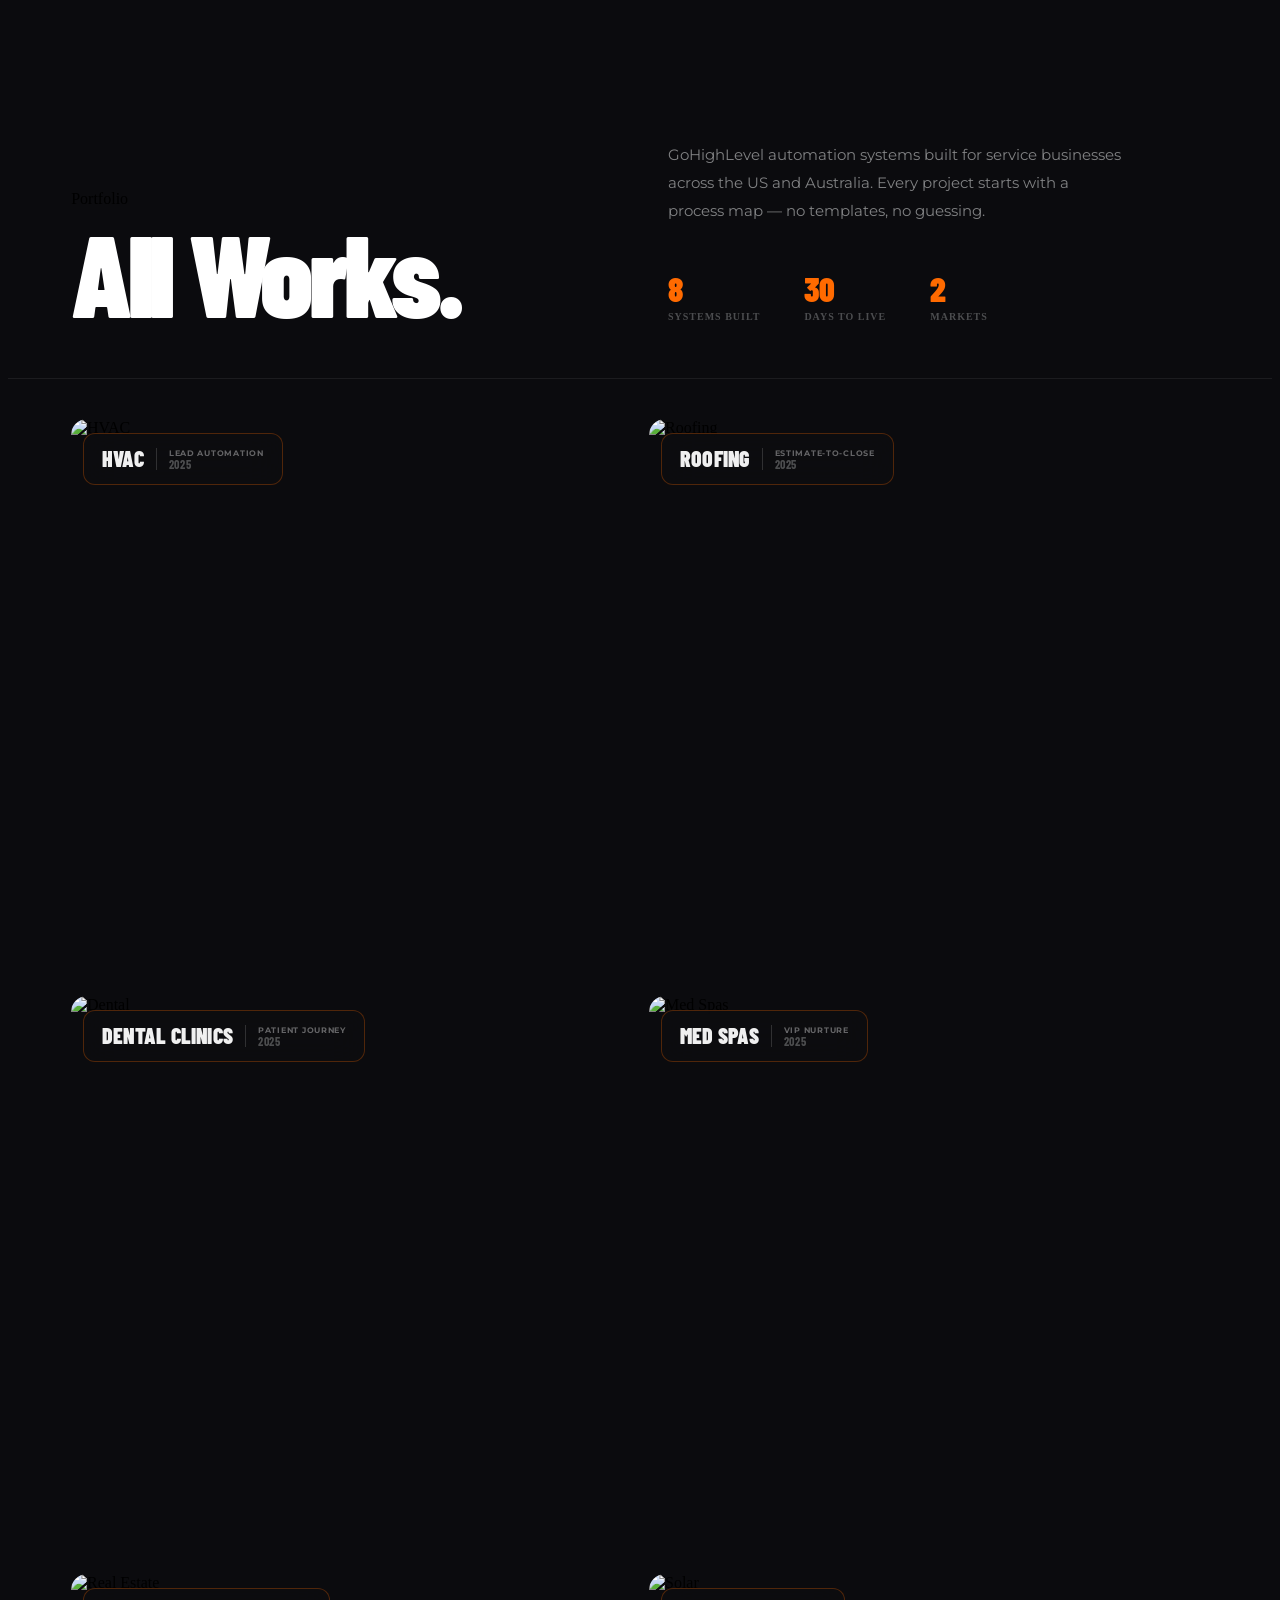
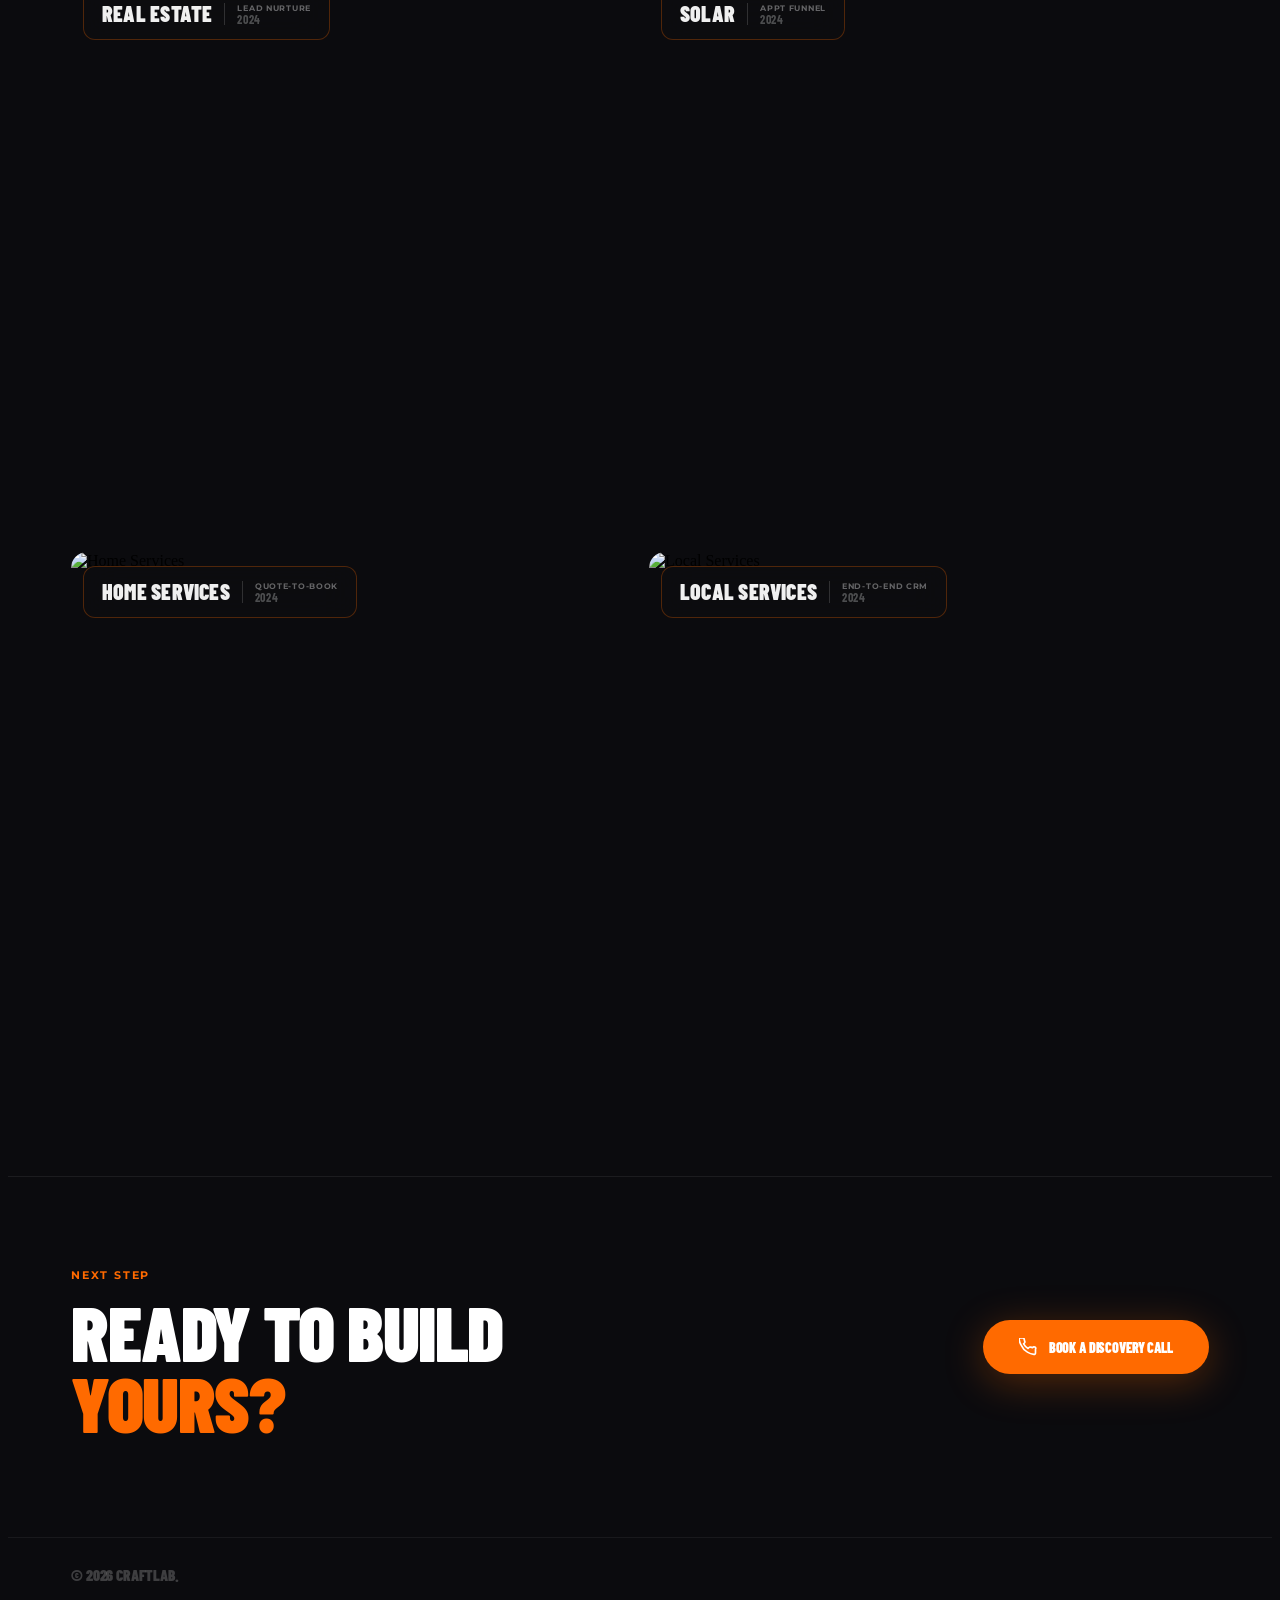
==== portfolio.html @ aaf332d2 "Remove navigation bars from portfolio page - Remove top navigation (nav__strip, nav__panel, nav__ove" ====
<!DOCTYPE html>
<html lang="en">
<head>
  <meta charset="UTF-8" />
  <meta name="viewport" content="width=device-width, initial-scale=1.0" />
  <title>All Works — CraftLab.</title>
  <meta name="description" content="GoHighLevel automation systems built for service businesses across the US and Australia. Every project starts with a process map." />

  <link rel="preconnect" href="https://fonts.googleapis.com" />
  <link rel="preconnect" href="https://fonts.gstatic.com" crossorigin />
  <link href="https://fonts.googleapis.com/css2?family=Montserrat:ital,wght@0,300;0,400;0,500;0,600;0,700;0,800;1,700&family=Barlow+Condensed:wght@700;800;900&display=swap" rel="stylesheet" />

  <link rel="stylesheet" href="style.css?v=166" />
  <link rel="stylesheet" href="https://unpkg.com/@phosphor-icons/web@2.1.1/src/regular/style.css" />

  <style>
    @font-face {
      font-family: 'QanelasHeavy';
      src: url('Fonts/qanelas-vveb-f0nts/OTF/Qanelas-Heavy.otf') format('opentype');
      font-weight: 900;
      font-style: normal;
      font-display: swap;
    }

    /* ══════════════════════════════════════
       PORTFOLIO PAGE
    ══════════════════════════════════════ */

    /* ── Page ── */
    body { background: #0B0B0E; }

    /* ── Header ── */
    .port-header {
      background: #0B0B0E;
      padding: 118px 5% 56px;
      border-bottom: 1px solid rgba(255,255,255,0.07);
    }
    .port-header__inner {
      display: grid;
      grid-template-columns: 1fr 1fr;
      gap: 56px;
      align-items: flex-end;
    }
    .port-header__h {
      font-family: 'QanelasHeavy', 'Kamerik105', 'Barlow Condensed', sans-serif;
      font-size: clamp(60px, 9vw, 136px);
      font-weight: 900;
      color: #fff;
      line-height: 0.85;
      letter-spacing: -0.04em;
      margin: 16px 0 0;
    }
    .port-header__right {
      display: flex;
      flex-direction: column;
      gap: 32px;
    }
    .port-header__desc {
      font-family: 'Montserrat', sans-serif;
      font-size: clamp(14px, 1.2vw, 17px);
      color: rgba(246,247,248,0.5);
      line-height: 1.8;
      max-width: 46ch;
    }
    .port-header__stats {
      display: flex;
      gap: 44px;
    }
    .port-stat { display: flex; flex-direction: column; gap: 5px; }
    .port-stat__n {
      font-family: 'Barlow Condensed', sans-serif;
      font-size: 34px;
      font-weight: 900;
      color: #FF6A00;
      line-height: 1;
      letter-spacing: -0.02em;
    }
    .port-stat__l {
      font-size: 10px;
      font-weight: 700;
      letter-spacing: 0.1em;
      text-transform: uppercase;
      color: rgba(246,247,248,0.28);
    }

    /* ── Grid ── */
    .port-grid {
      display: grid;
      grid-template-columns: 1fr 1fr;
      gap: 18px;
      background: #0B0B0E;
      padding: 40px 5% 64px;
    }

    /* ── Card — square, image fills entire card ── */
    .port-card {
      position: relative;
      aspect-ratio: 1 / 1;
      border-radius: 16px;
      overflow: hidden;
      display: block;
      text-decoration: none;
      color: inherit;
      cursor: pointer;
      will-change: transform;
    }

    /* Full-bleed image */
    .port-card__img {
      position: absolute;
      inset: 0;
      z-index: 0;
    }
    .port-card__img img {
      width: 100%;
      height: 100%;
      object-fit: cover;
      display: block;
      will-change: transform;
    }

    /* Bar — compact floating pill, anchored top-left, expands on hover */
    .port-card__bar {
      position: absolute;
      top: 14px;
      left: 12px;
      right: auto;          /* collapses to content width */
      min-width: 0;
      z-index: 3;
      display: flex;
      flex-direction: column;
      background: rgba(13,13,16,0.86);
      backdrop-filter: blur(18px);
      -webkit-backdrop-filter: blur(18px);
      border-radius: 12px;
      border: 1px solid rgba(255,106,0,0.28);
      overflow: hidden;
      transition: border-color 0.3s ease, box-shadow 0.3s ease;
      white-space: nowrap;
    }
    .port-card:hover .port-card__bar {
      border-color: rgba(255,106,0,0.55);
      box-shadow: 0 0 0 3px rgba(255,106,0,0.08);
    }

    /* Top row — name left, label (category + year) adjacent right of name */
    .port-card__bar-top {
      display: flex;
      align-items: center;
      justify-content: flex-start;
      gap: 12px;
      padding: 14px 18px;
      flex-shrink: 0;
    }
    .port-card__name {
      font-family: 'QanelasHeavy', 'Barlow Condensed', sans-serif;
      font-size: clamp(16px, 1.7vw, 22px);
      font-weight: 900;
      color: #f0f0f0;
      text-transform: uppercase;
      letter-spacing: 0.01em;
      line-height: 1;
      margin: 0;
      flex-shrink: 0;
    }
    /* thin divider between name and label */
    .port-card__bar-divider {
      width: 1px;
      height: 22px;
      background: rgba(255,255,255,0.15);
      flex-shrink: 0;
    }
    .port-card__label {
      display: flex;
      flex-direction: column;
      align-items: flex-start;
      gap: 1px;
    }
    .port-card__cat {
      font-family: 'Montserrat', sans-serif;
      font-size: 8px;
      font-weight: 700;
      letter-spacing: 0.09em;
      text-transform: uppercase;
      color: rgba(246,247,248,0.38);
      line-height: 1;
    }
    .port-card__year {
      font-family: 'Barlow Condensed', sans-serif;
      font-size: 12px;
      font-weight: 700;
      letter-spacing: 0.05em;
      color: rgba(246,247,248,0.28);
      line-height: 1;
    }

    /* Expand body — height 0, GSAP opens it */
    .port-card__bar-body {
      overflow: hidden;
      height: 0;
    }
    /* DISCOVER CASE — bottom RIGHT */
    .port-card__bar-body-inner {
      display: flex;
      align-items: flex-end;
      justify-content: flex-end;
      padding: 20px 14px 14px;
      min-height: 52px;
    }
    .port-card__discover {
      font-family: 'QanelasHeavy', 'Barlow Condensed', sans-serif;
      font-size: clamp(13px, 1.4vw, 17px);
      font-weight: 900;
      letter-spacing: -0.02em;
      text-transform: uppercase;
      color: #fff;
      text-decoration: none;
      display: inline-block;
      transition: color 0.3s ease;
    }
    .port-card__discover:visited { color: #fff; }
    .port-card__discover:hover { color: #FF6A00; }

    /* ── CTA Band ── */
    .port-cta {
      background: #0B0B0E;
      border-top: 1px solid rgba(255,255,255,0.07);
      padding: 80px 5% 100px;
      display: flex;
      align-items: center;
      justify-content: space-between;
      gap: 48px;
    }
    .port-cta__left { flex: 1; min-width: 0; }
    .port-cta__eyebrow {
      font-family: 'Montserrat', sans-serif;
      font-size: 11px;
      font-weight: 700;
      letter-spacing: 0.16em;
      text-transform: uppercase;
      color: #FF6A00;
      margin-bottom: 14px;
    }
    .port-cta__h {
      font-family: 'QanelasHeavy', 'Barlow Condensed', sans-serif;
      font-size: clamp(40px, 6vw, 90px);
      font-weight: 900;
      color: #fff;
      letter-spacing: -0.02em;
      text-transform: uppercase;
      line-height: 0.92;
      margin: 0;
    }
    .port-cta__btn {
      display: inline-flex;
      align-items: center;
      gap: 12px;
      background: #FF6A00;
      color: #fff;
      font-family: 'QanelasHeavy', 'Barlow Condensed', sans-serif;
      font-size: clamp(13px, 1.1vw, 15px);
      font-weight: 900;
      letter-spacing: -0.01em;
      text-transform: uppercase;
      padding: 18px 36px;
      border-radius: 100px;
      text-decoration: none;
      white-space: nowrap;
      flex-shrink: 0;
      box-shadow: 0 8px 40px rgba(255,106,0,0.3);
      transition: transform 0.25s ease, box-shadow 0.25s ease;
    }
    .port-cta__btn:hover {
      transform: translateY(-3px);
      box-shadow: 0 14px 52px rgba(255,106,0,0.45);
    }
    .port-cta__btn svg { flex-shrink: 0; }

    /* ── Minimal footer ── */
    .port-foot {
      background: #0B0B0E;
      border-top: 1px solid rgba(255,255,255,0.06);
      padding: 28px 5%;
      display: flex;
      align-items: center;
    }
    .port-foot__copy {
      font-family: 'QanelasHeavy', 'Barlow Condensed', sans-serif;
      font-size: clamp(13px, 1.2vw, 16px);
      font-weight: 900;
      letter-spacing: -0.01em;
      text-transform: uppercase;
      color: rgba(246,247,248,0.22);
    }

    /* ── Responsive ── */
    @media (max-width: 900px) {
      .port-header__inner { grid-template-columns: 1fr; gap: 24px; }
      .port-header { padding: 100px 6% 44px; }
    }
    @media (max-width: 640px) {
      .port-grid { grid-template-columns: 1fr; }
      .port-cta  { flex-direction: column; align-items: flex-start; }
      .port-header__stats { gap: 28px; }
    }
  </style>
</head>
<body>

  <!-- ── PORTFOLIO HEADER ── -->
  <header class="port-header">
    <div class="port-header__inner">
      <div class="port-header__left">
        <span class="section-tag">Portfolio</span>
        <h1 class="port-header__h">All Works.</h1>
      </div>
      <div class="port-header__right">
        <p class="port-header__desc">GoHighLevel automation systems built for service businesses across the US and Australia. Every project starts with a process map — no templates, no guessing.</p>
        <div class="port-header__stats">
          <div class="port-stat">
            <span class="port-stat__n">8</span>
            <span class="port-stat__l">Systems Built</span>
          </div>
          <div class="port-stat">
            <span class="port-stat__n">30</span>
            <span class="port-stat__l">Days to Live</span>
          </div>
          <div class="port-stat">
            <span class="port-stat__n">2</span>
            <span class="port-stat__l">Markets</span>
          </div>
        </div>
      </div>
    </div>
  </header>

  <!-- ── PORTFOLIO GRID ── -->
  <main class="port-grid">

    <!-- 01: HVAC -->
    <article class="port-card" id="hvac">
      <div class="port-card__img"><img loading="lazy" src="https://images.unsplash.com/photo-1776860155275-eee24bfb1dee?auto=format&fit=crop&w=900&q=80" alt="HVAC" /></div>
      <div class="port-card__bar">
        <div class="port-card__bar-top">
          <h2 class="port-card__name">HVAC</h2>
          <div class="port-card__bar-divider"></div>
          <div class="port-card__label"><span class="port-card__cat">Lead Automation</span><span class="port-card__year">2025</span></div>
        </div>
        <div class="port-card__bar-body"><div class="port-card__bar-body-inner"><a href="case-hvac.html" class="port-card__discover">Discover Case</a></div></div>
      </div>
    </article>

    <!-- 02: Roofing -->
    <article class="port-card" id="roofing">
      <div class="port-card__img"><img loading="lazy" src="https://images.unsplash.com/photo-1632759145351-1d592919f522?auto=format&fit=crop&w=900&q=80" alt="Roofing" /></div>
      <div class="port-card__bar">
        <div class="port-card__bar-top">
          <h2 class="port-card__name">Roofing</h2>
          <div class="port-card__bar-divider"></div>
          <div class="port-card__label"><span class="port-card__cat">Estimate-to-Close</span><span class="port-card__year">2025</span></div>
        </div>
        <div class="port-card__bar-body"><div class="port-card__bar-body-inner"><a href="case-roofing.html" class="port-card__discover">Discover Case</a></div></div>
      </div>
    </article>

    <!-- 03: Dental -->
    <article class="port-card" id="dental">
      <div class="port-card__img"><img loading="lazy" src="https://images.unsplash.com/photo-1643660527083-5149b75387ca?auto=format&fit=crop&w=900&q=80" alt="Dental" /></div>
      <div class="port-card__bar">
        <div class="port-card__bar-top">
          <h2 class="port-card__name">Dental Clinics</h2>
          <div class="port-card__bar-divider"></div>
          <div class="port-card__label"><span class="port-card__cat">Patient Journey</span><span class="port-card__year">2025</span></div>
        </div>
        <div class="port-card__bar-body"><div class="port-card__bar-body-inner"><a href="case-dental.html" class="port-card__discover">Discover Case</a></div></div>
      </div>
    </article>

    <!-- 04: Med Spas -->
    <article class="port-card" id="medspa">
      <div class="port-card__img"><img loading="lazy" src="https://images.unsplash.com/photo-1600334089648-b0d9d3028eb2?auto=format&fit=crop&w=900&q=80" alt="Med Spas" /></div>
      <div class="port-card__bar">
        <div class="port-card__bar-top">
          <h2 class="port-card__name">Med Spas</h2>
          <div class="port-card__bar-divider"></div>
          <div class="port-card__label"><span class="port-card__cat">VIP Nurture</span><span class="port-card__year">2025</span></div>
        </div>
        <div class="port-card__bar-body"><div class="port-card__bar-body-inner"><a href="case-medspa.html" class="port-card__discover">Discover Case</a></div></div>
      </div>
    </article>

    <!-- 05: Real Estate -->
    <article class="port-card" id="realestate">
      <div class="port-card__img"><img loading="lazy" src="https://images.unsplash.com/photo-1757359056339-22968344cce6?auto=format&fit=crop&w=900&q=80" alt="Real Estate" /></div>
      <div class="port-card__bar">
        <div class="port-card__bar-top">
          <h2 class="port-card__name">Real Estate</h2>
          <div class="port-card__bar-divider"></div>
          <div class="port-card__label"><span class="port-card__cat">Lead Nurture</span><span class="port-card__year">2024</span></div>
        </div>
        <div class="port-card__bar-body"><div class="port-card__bar-body-inner"><a href="case-realestate.html" class="port-card__discover">Discover Case</a></div></div>
      </div>
    </article>

    <!-- 06: Solar -->
    <article class="port-card" id="solar">
      <div class="port-card__img"><img loading="lazy" src="https://images.unsplash.com/photo-1542336391-ae2936d8efe4?auto=format&fit=crop&w=900&q=80" alt="Solar" /></div>
      <div class="port-card__bar">
        <div class="port-card__bar-top">
          <h2 class="port-card__name">Solar</h2>
          <div class="port-card__bar-divider"></div>
          <div class="port-card__label"><span class="port-card__cat">Appt Funnel</span><span class="port-card__year">2024</span></div>
        </div>
        <div class="port-card__bar-body"><div class="port-card__bar-body-inner"><a href="case-solar.html" class="port-card__discover">Discover Case</a></div></div>
      </div>
    </article>

    <!-- 07: Home Services -->
    <article class="port-card" id="homeservices">
      <div class="port-card__img"><img loading="lazy" src="https://images.unsplash.com/photo-1501360575895-3f3f2639fd74?auto=format&fit=crop&w=900&q=80" alt="Home Services" /></div>
      <div class="port-card__bar">
        <div class="port-card__bar-top">
          <h2 class="port-card__name">Home Services</h2>
          <div class="port-card__bar-divider"></div>
          <div class="port-card__label"><span class="port-card__cat">Quote-to-Book</span><span class="port-card__year">2024</span></div>
        </div>
        <div class="port-card__bar-body"><div class="port-card__bar-body-inner"><a href="case-homeservices.html" class="port-card__discover">Discover Case</a></div></div>
      </div>
    </article>

    <!-- 08: Local Services -->
    <article class="port-card" id="local">
      <div class="port-card__img"><img loading="lazy" src="https://images.unsplash.com/photo-1761208158937-9f30aaea46b1?auto=format&fit=crop&w=900&q=80" alt="Local Services" /></div>
      <div class="port-card__bar">
        <div class="port-card__bar-top">
          <h2 class="port-card__name">Local Services</h2>
          <div class="port-card__bar-divider"></div>
          <div class="port-card__label"><span class="port-card__cat">End-to-End CRM</span><span class="port-card__year">2024</span></div>
        </div>
        <div class="port-card__bar-body"><div class="port-card__bar-body-inner"><a href="case-local.html" class="port-card__discover">Discover Case</a></div></div>
      </div>
    </article>

  </main>

  <!-- ── CTA BAND ── -->
  <section class="port-cta" id="port-cta">
    <div class="port-cta__left">
      <p class="port-cta__eyebrow">Next Step</p>
      <h2 class="port-cta__h">Ready to build<br><span style="color:#FF6A00">yours?</span></h2>
    </div>
    <a href="booking.html" class="port-cta__btn">
      <svg width="18" height="18" viewBox="0 0 24 24" fill="none" stroke="currentColor" stroke-width="2.2" stroke-linecap="round" stroke-linejoin="round" aria-hidden="true">
        <path d="M22 16.92v3a2 2 0 01-2.18 2 19.79 19.79 0 01-8.63-3.07A19.5 19.5 0 013.07 9.8 19.79 19.79 0 01.01 1.18 2 2 0 012 .01h3a2 2 0 012 1.72c.127.96.361 1.903.7 2.81a2 2 0 01-.45 2.11L6.09 7.91a16 16 0 006 6l1.27-1.27a2 2 0 012.11-.45c.907.339 1.85.573 2.81.7A2 2 0 0122 14.92z"/>
      </svg>
      Book a Discovery Call
    </a>
  </section>

  <!-- ── MINIMAL COPYRIGHT FOOTER ── -->
  <footer class="port-foot">
    <span class="port-foot__copy">© 2026 CraftLab.</span>
  </footer>

  <!-- GSAP -->
  <script src="https://cdnjs.cloudflare.com/ajax/libs/gsap/3.12.5/gsap.min.js"></script>
  <script src="https://cdnjs.cloudflare.com/ajax/libs/gsap/3.12.5/ScrollTrigger.min.js"></script>

  <script>
    // Nav toggle
    (function() {
      var nav     = document.getElementById('nav');
      var toggle  = document.getElementById('navToggle');
      var overlay = document.getElementById('navOverlay');
      if (!toggle) return;
      function close() {
        nav.classList.remove('nav--open');
        overlay.classList.remove('active');
      }
      toggle.addEventListener('click', function() {
        var open = nav.classList.toggle('nav--open');
        overlay.classList.toggle('active', open);
      });
      overlay.addEventListener('click', close);
      document.querySelectorAll('.nav__links a').forEach(function(a) { a.addEventListener('click', close); });
      document.getElementById('navLogoBtn').addEventListener('click', close);
    }());

    // Card hover + scroll reveal
    (function() {
      if (typeof gsap === 'undefined') return;
      gsap.registerPlugin(ScrollTrigger);

      // Header entrance
      gsap.from('.port-header__h',     { opacity: 0, y: 36, duration: 0.9,  ease: 'power2.out', delay: 0.1  });
      gsap.from('.port-header__right', { opacity: 0, y: 24, duration: 0.75, ease: 'power2.out', delay: 0.26 });

      document.querySelectorAll('.port-card').forEach(function(card, i) {

        // ── Scroll reveal ──
        gsap.from(card, {
          opacity: 0, y: 40, duration: 0.7, ease: 'power2.out',
          delay: (i % 2) * 0.12,
          scrollTrigger: { trigger: card, start: 'top 88%', toggleActions: 'play none none none' }
        });

        // ── Bar expand on hover ──
        var img      = card.querySelector('.port-card__img img');
        var bar      = card.querySelector('.port-card__bar');
        var body     = card.querySelector('.port-card__bar-body');
        var discover = card.querySelector('.port-card__discover');

        // 1. Wrap discover in overflow:hidden clip FIRST (before measuring)
        var clip = document.createElement('div');
        clip.style.cssText = 'overflow:hidden;display:inline-block;line-height:1.1;vertical-align:bottom';
        discover.parentNode.insertBefore(clip, discover);
        clip.appendChild(discover);

        // 2. Now measure with clip in place
        var fullW = card.offsetWidth - 24;
        gsap.set(body, { height: 'auto' });
        var expandedH = body.offsetHeight;
        gsap.set(body, { height: 0 });

        // 3. Set initial hidden state — use px, not % (span offsetHeight unreliable)
        var discH = clip.offsetHeight || 24;
        clip.style.height = discH + 'px';
        gsap.set(discover, { y: discH + 4 });

        var tl = gsap.timeline({ paused: true, defaults: { ease: 'power3.out' } });
        tl.to(img,      { scale: 1.05, duration: 0.75 }, 0)
          .to(bar,      { width: fullW, duration: 0.42 }, 0)
          .to(body,     { height: expandedH, duration: 0.42 }, 0)
          .to(discover, { y: '0%', duration: 0.5, ease: 'power4.out' }, 0.22);

        card.addEventListener('mouseenter', function() { tl.play(); });
        card.addEventListener('mouseleave', function() { tl.reverse(); });
      });

      // ── CTA heading entrance ──
      gsap.from('.port-cta__h', {
        opacity: 0, y: 60, duration: 1.1, ease: 'power3.out',
        scrollTrigger: { trigger: '#port-cta', start: 'top 80%', toggleActions: 'play none none none' }
      });
    }());
  </script>

</body>
</html>
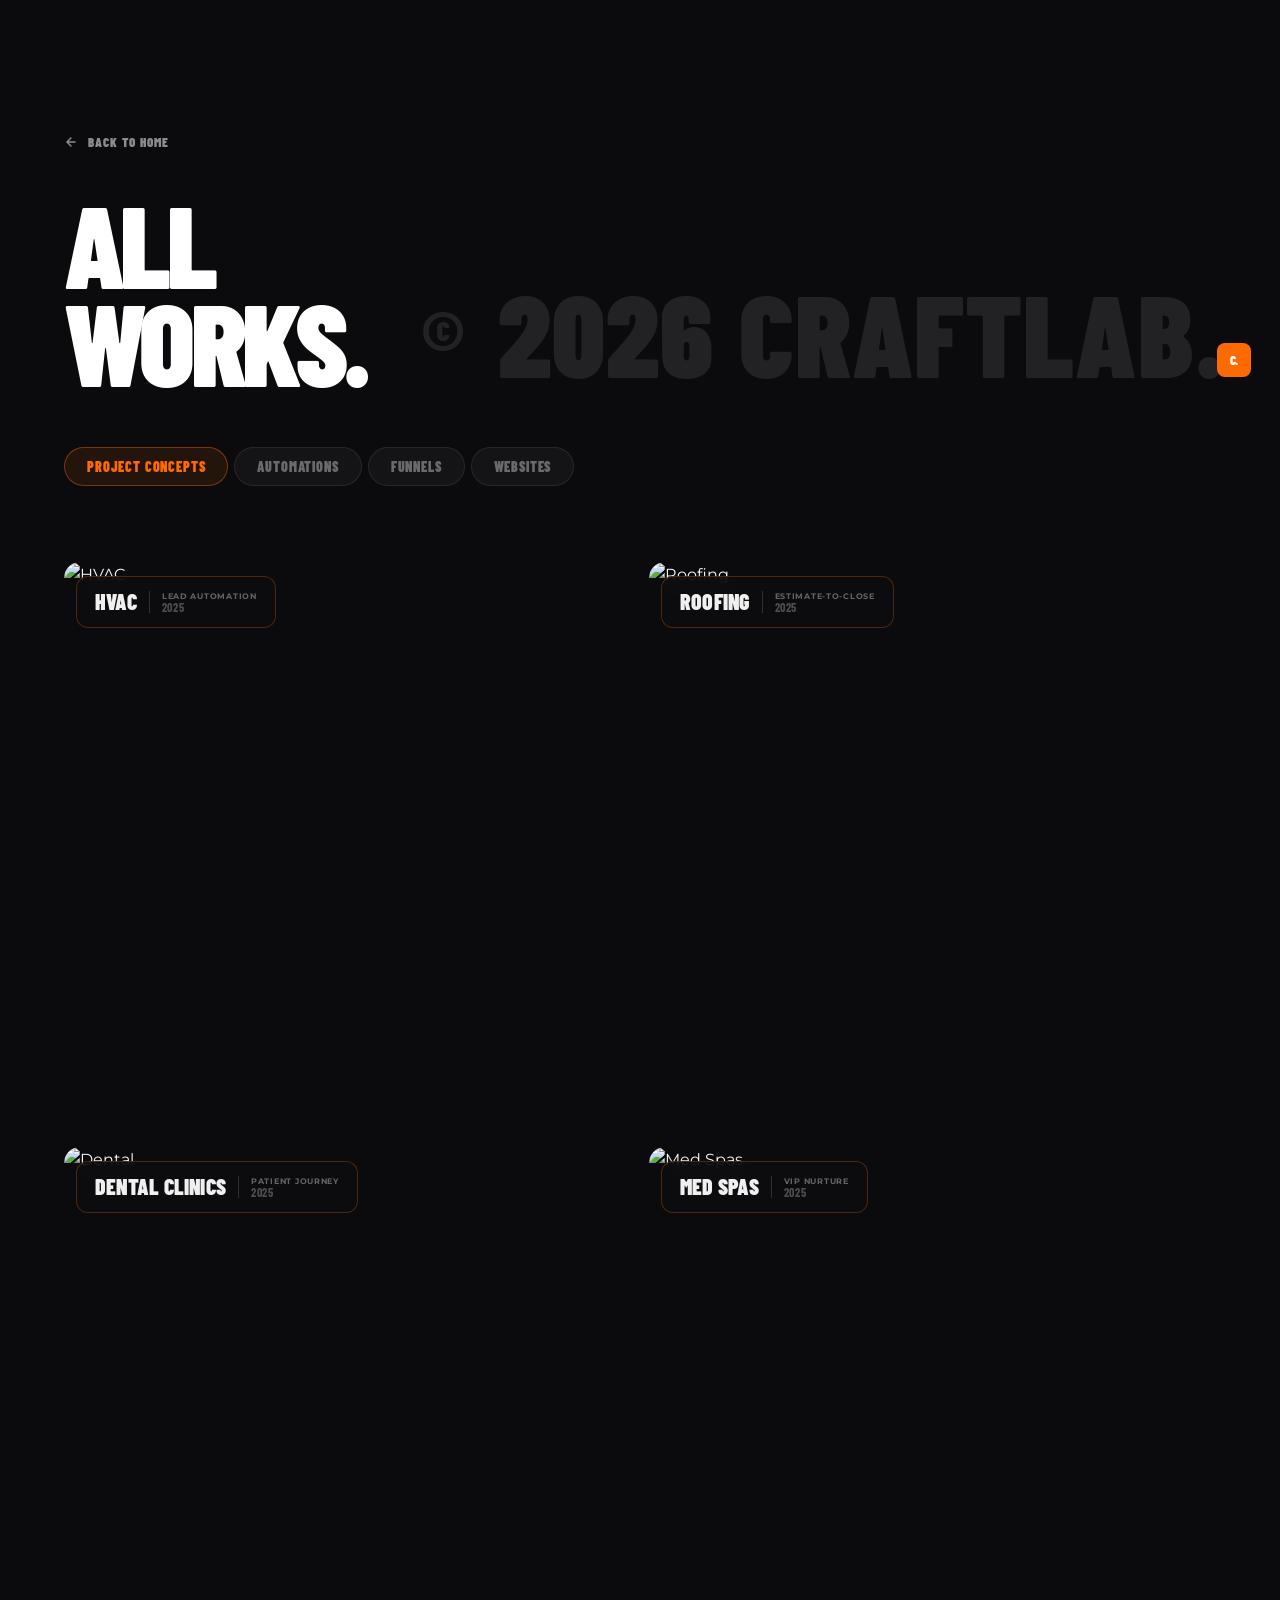
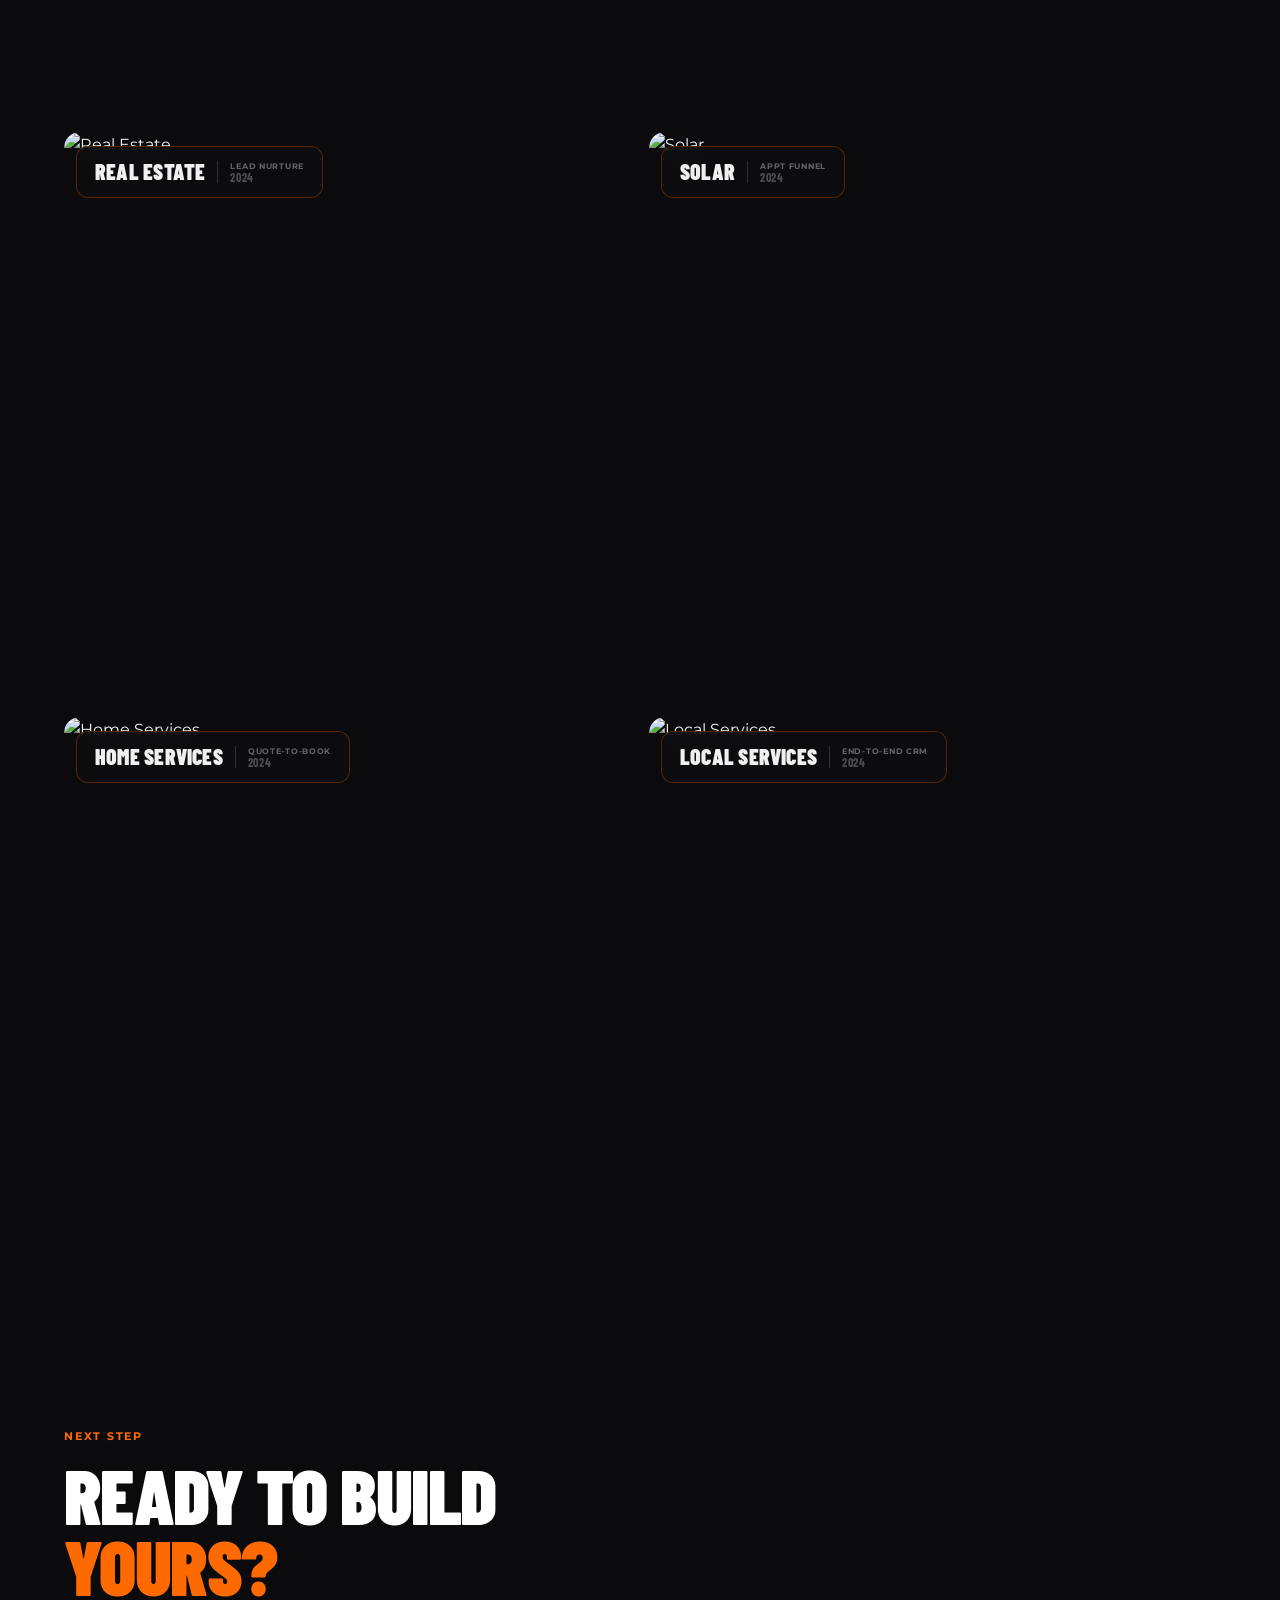
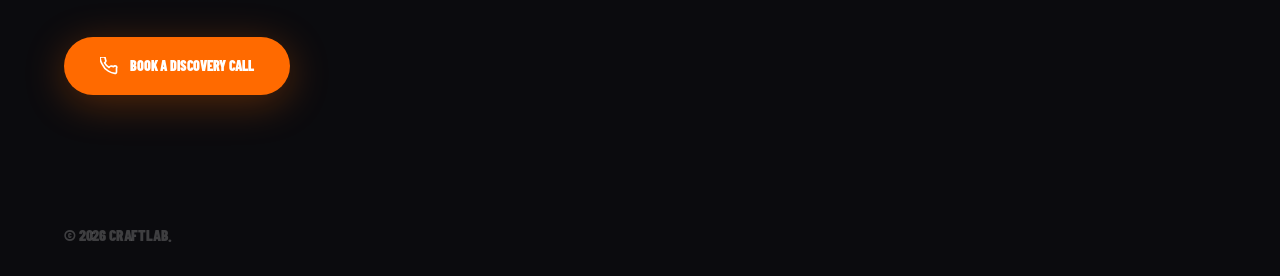
==== commit 13e36c43: "Mobile optimization: responsive fixes for index.html and portfolio.html - Fix critical 400px bug: re" ====
--- a/portfolio.html
+++ b/portfolio.html
@@ -10,7 +10,7 @@
   <link rel="preconnect" href="https://fonts.gstatic.com" crossorigin />
   <link href="https://fonts.googleapis.com/css2?family=Montserrat:ital,wght@0,300;0,400;0,500;0,600;0,700;0,800;1,700&family=Barlow+Condensed:wght@700;800;900&display=swap" rel="stylesheet" />
 
-  <link rel="stylesheet" href="style.css?v=166" />
+  <link rel="stylesheet" href="style.css?v=178" />
   <link rel="stylesheet" href="https://unpkg.com/@phosphor-icons/web@2.1.1/src/regular/style.css" />
 
   <style>
@@ -33,13 +33,18 @@
     .port-header {
       background: #0B0B0E;
       padding: 118px 5% 56px;
-      border-bottom: 1px solid rgba(255,255,255,0.07);
     }
     .port-header__inner {
       display: grid;
       grid-template-columns: 1fr 1fr;
       gap: 56px;
       align-items: flex-end;
+    }
+    .port-header__left {
+      display: flex;
+      flex-direction: column;
+      align-items: flex-start;
+      gap: 12px;
     }
     .port-header__h {
       font-family: 'QanelasHeavy', 'Kamerik105', 'Barlow Condensed', sans-serif;
@@ -62,25 +67,92 @@
       line-height: 1.8;
       max-width: 46ch;
     }
-    .port-header__stats {
-      display: flex;
-      gap: 44px;
-    }
-    .port-stat { display: flex; flex-direction: column; gap: 5px; }
-    .port-stat__n {
-      font-family: 'Barlow Condensed', sans-serif;
-      font-size: 34px;
-      font-weight: 900;
+    .port-header__mark {
+      font-family: 'QanelasHeavy', 'Barlow Condensed', sans-serif;
+      font-size: clamp(60px, 9vw, 136px);
+      font-weight: 900;
+      line-height: 1;
+      letter-spacing: 0.01em;
+      text-transform: uppercase;
+      color: rgba(246,247,248,0.1);
+      white-space: nowrap;
+      user-select: none;
+      display: flex;
+      align-items: center;
+      gap: 0.28em;
+    }
+    .port-header__mark i {
+      font-size: 0.48em;
+      position: relative;
+      top: -0.06em;
+      font-style: normal;
+      flex-shrink: 0;
+    }
+
+
+    /* ── Force rnav to match homepage size ── */
+    .rnav { right: 20px; gap: 8px; padding: 0; background: none; border: none; }
+    .rnav__item { width: 52px; height: 52px; font-size: 24px; }
+
+    /* ── Filter Nav ── */
+    .port-filter {
+      background: #0B0B0E;
+      padding: 0 5% 36px;
+      display: flex;
+      align-items: center;
+      gap: 6px;
+    }
+    .port-filter__btn {
+      font-family: 'QanelasHeavy', 'Barlow Condensed', sans-serif;
+      font-size: clamp(12px, 1.1vw, 14px);
+      font-weight: 900;
+      letter-spacing: 0.06em;
+      text-transform: uppercase;
+      color: rgba(246,247,248,0.38);
+      background: rgba(255,255,255,0.04);
+      border: 1px solid rgba(255,255,255,0.08);
+      border-radius: 100px;
+      padding: 10px 22px;
+      cursor: pointer;
+      transition: color 0.2s, background 0.2s, border-color 0.2s;
+    }
+    .port-filter__btn:hover {
+      color: rgba(246,247,248,0.85);
+      background: rgba(255,255,255,0.08);
+      border-color: rgba(255,255,255,0.18);
+    }
+    .port-filter__btn.active {
       color: #FF6A00;
-      line-height: 1;
-      letter-spacing: -0.02em;
-    }
-    .port-stat__l {
-      font-size: 10px;
-      font-weight: 700;
-      letter-spacing: 0.1em;
-      text-transform: uppercase;
-      color: rgba(246,247,248,0.28);
+      background: rgba(255,106,0,0.1);
+      border-color: rgba(255,106,0,0.4);
+    }
+    .port-filter__all {
+      margin-left: auto;
+      font-family: 'QanelasHeavy', 'Barlow Condensed', sans-serif;
+      font-size: clamp(12px, 1.1vw, 14px);
+      font-weight: 900;
+      letter-spacing: 0.06em;
+      text-transform: uppercase;
+      color: #FF6A00;
+      text-decoration: none;
+      background: none;
+      border: none;
+      padding: 10px 4px;
+      cursor: pointer;
+      transition: opacity 0.2s;
+    }
+    .port-filter__all:hover { opacity: 0.75; }
+
+    /* ── Sections carousel ── */
+    .port-sections-wrap {
+      position: relative;
+      overflow: hidden;
+    }
+    .port-section {
+      display: none;
+    }
+    .port-section.active {
+      display: block;
     }
 
     /* ── Grid ── */
@@ -90,6 +162,49 @@
       gap: 18px;
       background: #0B0B0E;
       padding: 40px 5% 64px;
+    }
+
+    /* ── Placeholder card ── */
+    .port-card--placeholder {
+      cursor: default;
+      display: flex;
+      align-items: center;
+      justify-content: center;
+    }
+    .port-placeholder__overlay {
+      position: absolute;
+      inset: 0;
+      z-index: 1;
+      background: rgba(11,11,14,0.80);
+      backdrop-filter: blur(3px);
+      -webkit-backdrop-filter: blur(3px);
+      border: 1.5px dashed rgba(255,255,255,0.12);
+      border-radius: 16px;
+      transition: border-color 0.25s ease;
+    }
+    .port-card--placeholder:hover .port-placeholder__overlay {
+      border-color: rgba(255,106,0,0.35);
+    }
+    .port-placeholder__inner {
+      position: relative;
+      z-index: 2;
+      display: flex;
+      flex-direction: column;
+      align-items: center;
+      gap: 14px;
+    }
+    .port-placeholder__icon {
+      font-size: 36px;
+      color: rgba(255,255,255,0.18);
+      line-height: 1;
+    }
+    .port-placeholder__label {
+      font-family: 'QanelasHeavy', 'Barlow Condensed', sans-serif;
+      font-size: 11px;
+      font-weight: 900;
+      letter-spacing: 0.14em;
+      text-transform: uppercase;
+      color: rgba(255,255,255,0.22);
     }
 
     /* ── Card — square, image fills entire card ── */
@@ -111,7 +226,8 @@
       inset: 0;
       z-index: 0;
     }
-    .port-card__img img {
+    .port-card__img img,
+    .port-card__img video {
       width: 100%;
       height: 100%;
       object-fit: cover;
@@ -224,14 +340,13 @@
     /* ── CTA Band ── */
     .port-cta {
       background: #0B0B0E;
-      border-top: 1px solid rgba(255,255,255,0.07);
       padding: 80px 5% 100px;
       display: flex;
-      align-items: center;
-      justify-content: space-between;
-      gap: 48px;
-    }
-    .port-cta__left { flex: 1; min-width: 0; }
+      flex-direction: column;
+      align-items: flex-start;
+      gap: 36px;
+    }
+    .port-cta__left { min-width: 0; }
     .port-cta__eyebrow {
       font-family: 'Montserrat', sans-serif;
       font-size: 11px;
@@ -276,21 +391,103 @@
     }
     .port-cta__btn svg { flex-shrink: 0; }
 
-    /* ── Minimal footer ── */
-    .port-foot {
+    /* ── Back button ── */
+    .port-back {
+      display: inline-flex;
+      align-items: center;
+      gap: 10px;
+      font-family: 'QanelasHeavy', 'Barlow Condensed', sans-serif;
+      font-size: 13px;
+      font-weight: 900;
+      letter-spacing: 0.08em;
+      text-transform: uppercase;
+      color: rgba(246,247,248,0.55);
+      text-decoration: none;
+      padding: 14px 0;
+      transition: color 0.2s;
+    }
+    .port-back:hover { color: #FF6A00; }
+    .port-back svg { transition: transform 0.2s; }
+    .port-back:hover svg { transform: translateX(-4px); }
+
+    /* ── Site Preview Modal ── */
+    .site-modal {
+      position: fixed;
+      inset: 0;
+      z-index: 9000;
+      display: flex;
+      flex-direction: column;
       background: #0B0B0E;
-      border-top: 1px solid rgba(255,255,255,0.06);
-      padding: 28px 5%;
+      opacity: 0;
+      pointer-events: none;
+      transition: opacity 0.3s ease;
+    }
+    .site-modal.open {
+      opacity: 1;
+      pointer-events: auto;
+    }
+    .site-modal__bar {
       display: flex;
       align-items: center;
-    }
-    .port-foot__copy {
+      justify-content: space-between;
+      padding: 0 20px;
+      height: 52px;
+      background: #111114;
+      border-bottom: 1px solid rgba(255,255,255,0.07);
+      flex-shrink: 0;
+      gap: 16px;
+    }
+    .site-modal__title {
       font-family: 'QanelasHeavy', 'Barlow Condensed', sans-serif;
-      font-size: clamp(13px, 1.2vw, 16px);
-      font-weight: 900;
-      letter-spacing: -0.01em;
-      text-transform: uppercase;
-      color: rgba(246,247,248,0.22);
+      font-size: 13px;
+      font-weight: 900;
+      letter-spacing: 0.08em;
+      text-transform: uppercase;
+      color: rgba(255,255,255,0.55);
+    }
+    .site-modal__url {
+      flex: 1;
+      background: rgba(255,255,255,0.05);
+      border: 1px solid rgba(255,255,255,0.1);
+      border-radius: 6px;
+      padding: 6px 14px;
+      font-family: 'Montserrat', sans-serif;
+      font-size: 11px;
+      color: rgba(255,255,255,0.38);
+      white-space: nowrap;
+      overflow: hidden;
+      text-overflow: ellipsis;
+      max-width: 420px;
+    }
+    .site-modal__actions {
+      display: flex;
+      align-items: center;
+      gap: 10px;
+    }
+    .site-modal__close {
+      display: flex;
+      align-items: center;
+      gap: 7px;
+      background: rgba(255,255,255,0.07);
+      border: 1px solid rgba(255,255,255,0.12);
+      border-radius: 6px;
+      padding: 7px 14px;
+      color: rgba(255,255,255,0.65);
+      font-family: 'Montserrat', sans-serif;
+      font-size: 11px;
+      font-weight: 600;
+      letter-spacing: 0.06em;
+      text-transform: uppercase;
+      cursor: pointer;
+      transition: background 0.18s, color 0.18s;
+    }
+    .site-modal__close:hover { background: rgba(255,255,255,0.13); color: #fff; }
+    .site-modal__frame {
+      flex: 1;
+      min-height: 0;
+      border: none;
+      display: block;
+      background: #fff;
     }
 
     /* ── Responsive ── */
@@ -301,7 +498,6 @@
     @media (max-width: 640px) {
       .port-grid { grid-template-columns: 1fr; }
       .port-cta  { flex-direction: column; align-items: flex-start; }
-      .port-header__stats { gap: 28px; }
     }
   </style>
 </head>
@@ -311,137 +507,333 @@
   <header class="port-header">
     <div class="port-header__inner">
       <div class="port-header__left">
-        <span class="section-tag">Portfolio</span>
+        <a href="index.html" class="port-back">
+          <svg width="14" height="14" viewBox="0 0 24 24" fill="none" stroke="currentColor" stroke-width="2.5" stroke-linecap="round" stroke-linejoin="round"><path d="M19 12H5M12 5l-7 7 7 7"/></svg>
+          Back to Home
+        </a>
         <h1 class="port-header__h">All Works.</h1>
       </div>
       <div class="port-header__right">
-        <p class="port-header__desc">GoHighLevel automation systems built for service businesses across the US and Australia. Every project starts with a process map — no templates, no guessing.</p>
-        <div class="port-header__stats">
-          <div class="port-stat">
-            <span class="port-stat__n">8</span>
-            <span class="port-stat__l">Systems Built</span>
-          </div>
-          <div class="port-stat">
-            <span class="port-stat__n">30</span>
-            <span class="port-stat__l">Days to Live</span>
-          </div>
-          <div class="port-stat">
-            <span class="port-stat__n">2</span>
-            <span class="port-stat__l">Markets</span>
-          </div>
-        </div>
+        <p class="port-header__mark"><i>©</i> 2026 CraftLab.</p>
       </div>
     </div>
   </header>
 
-  <!-- ── PORTFOLIO GRID ── -->
-  <main class="port-grid">
-
-    <!-- 01: HVAC -->
-    <article class="port-card" id="hvac">
-      <div class="port-card__img"><img loading="lazy" src="https://images.unsplash.com/photo-1776860155275-eee24bfb1dee?auto=format&fit=crop&w=900&q=80" alt="HVAC" /></div>
-      <div class="port-card__bar">
-        <div class="port-card__bar-top">
-          <h2 class="port-card__name">HVAC</h2>
-          <div class="port-card__bar-divider"></div>
-          <div class="port-card__label"><span class="port-card__cat">Lead Automation</span><span class="port-card__year">2025</span></div>
-        </div>
-        <div class="port-card__bar-body"><div class="port-card__bar-body-inner"><a href="case-hvac.html" class="port-card__discover">Discover Case</a></div></div>
-      </div>
-    </article>
-
-    <!-- 02: Roofing -->
-    <article class="port-card" id="roofing">
-      <div class="port-card__img"><img loading="lazy" src="https://images.unsplash.com/photo-1632759145351-1d592919f522?auto=format&fit=crop&w=900&q=80" alt="Roofing" /></div>
-      <div class="port-card__bar">
-        <div class="port-card__bar-top">
-          <h2 class="port-card__name">Roofing</h2>
-          <div class="port-card__bar-divider"></div>
-          <div class="port-card__label"><span class="port-card__cat">Estimate-to-Close</span><span class="port-card__year">2025</span></div>
-        </div>
-        <div class="port-card__bar-body"><div class="port-card__bar-body-inner"><a href="case-roofing.html" class="port-card__discover">Discover Case</a></div></div>
-      </div>
-    </article>
-
-    <!-- 03: Dental -->
-    <article class="port-card" id="dental">
-      <div class="port-card__img"><img loading="lazy" src="https://images.unsplash.com/photo-1643660527083-5149b75387ca?auto=format&fit=crop&w=900&q=80" alt="Dental" /></div>
-      <div class="port-card__bar">
-        <div class="port-card__bar-top">
-          <h2 class="port-card__name">Dental Clinics</h2>
-          <div class="port-card__bar-divider"></div>
-          <div class="port-card__label"><span class="port-card__cat">Patient Journey</span><span class="port-card__year">2025</span></div>
-        </div>
-        <div class="port-card__bar-body"><div class="port-card__bar-body-inner"><a href="case-dental.html" class="port-card__discover">Discover Case</a></div></div>
-      </div>
-    </article>
-
-    <!-- 04: Med Spas -->
-    <article class="port-card" id="medspa">
-      <div class="port-card__img"><img loading="lazy" src="https://images.unsplash.com/photo-1600334089648-b0d9d3028eb2?auto=format&fit=crop&w=900&q=80" alt="Med Spas" /></div>
-      <div class="port-card__bar">
-        <div class="port-card__bar-top">
-          <h2 class="port-card__name">Med Spas</h2>
-          <div class="port-card__bar-divider"></div>
-          <div class="port-card__label"><span class="port-card__cat">VIP Nurture</span><span class="port-card__year">2025</span></div>
-        </div>
-        <div class="port-card__bar-body"><div class="port-card__bar-body-inner"><a href="case-medspa.html" class="port-card__discover">Discover Case</a></div></div>
-      </div>
-    </article>
-
-    <!-- 05: Real Estate -->
-    <article class="port-card" id="realestate">
-      <div class="port-card__img"><img loading="lazy" src="https://images.unsplash.com/photo-1757359056339-22968344cce6?auto=format&fit=crop&w=900&q=80" alt="Real Estate" /></div>
-      <div class="port-card__bar">
-        <div class="port-card__bar-top">
-          <h2 class="port-card__name">Real Estate</h2>
-          <div class="port-card__bar-divider"></div>
-          <div class="port-card__label"><span class="port-card__cat">Lead Nurture</span><span class="port-card__year">2024</span></div>
-        </div>
-        <div class="port-card__bar-body"><div class="port-card__bar-body-inner"><a href="case-realestate.html" class="port-card__discover">Discover Case</a></div></div>
-      </div>
-    </article>
-
-    <!-- 06: Solar -->
-    <article class="port-card" id="solar">
-      <div class="port-card__img"><img loading="lazy" src="https://images.unsplash.com/photo-1542336391-ae2936d8efe4?auto=format&fit=crop&w=900&q=80" alt="Solar" /></div>
-      <div class="port-card__bar">
-        <div class="port-card__bar-top">
-          <h2 class="port-card__name">Solar</h2>
-          <div class="port-card__bar-divider"></div>
-          <div class="port-card__label"><span class="port-card__cat">Appt Funnel</span><span class="port-card__year">2024</span></div>
-        </div>
-        <div class="port-card__bar-body"><div class="port-card__bar-body-inner"><a href="case-solar.html" class="port-card__discover">Discover Case</a></div></div>
-      </div>
-    </article>
-
-    <!-- 07: Home Services -->
-    <article class="port-card" id="homeservices">
-      <div class="port-card__img"><img loading="lazy" src="https://images.unsplash.com/photo-1501360575895-3f3f2639fd74?auto=format&fit=crop&w=900&q=80" alt="Home Services" /></div>
-      <div class="port-card__bar">
-        <div class="port-card__bar-top">
-          <h2 class="port-card__name">Home Services</h2>
-          <div class="port-card__bar-divider"></div>
-          <div class="port-card__label"><span class="port-card__cat">Quote-to-Book</span><span class="port-card__year">2024</span></div>
-        </div>
-        <div class="port-card__bar-body"><div class="port-card__bar-body-inner"><a href="case-homeservices.html" class="port-card__discover">Discover Case</a></div></div>
-      </div>
-    </article>
-
-    <!-- 08: Local Services -->
-    <article class="port-card" id="local">
-      <div class="port-card__img"><img loading="lazy" src="https://images.unsplash.com/photo-1761208158937-9f30aaea46b1?auto=format&fit=crop&w=900&q=80" alt="Local Services" /></div>
-      <div class="port-card__bar">
-        <div class="port-card__bar-top">
-          <h2 class="port-card__name">Local Services</h2>
-          <div class="port-card__bar-divider"></div>
-          <div class="port-card__label"><span class="port-card__cat">End-to-End CRM</span><span class="port-card__year">2024</span></div>
-        </div>
-        <div class="port-card__bar-body"><div class="port-card__bar-body-inner"><a href="case-local.html" class="port-card__discover">Discover Case</a></div></div>
-      </div>
-    </article>
-
-  </main>
+  <!-- ── FILTER NAV ── -->
+  <nav class="port-filter" id="portFilter">
+    <button class="port-filter__btn active" data-filter="all">Project Concepts</button>
+    <button class="port-filter__btn" data-filter="automations">Automations</button>
+    <button class="port-filter__btn" data-filter="funnels">Funnels</button>
+    <button class="port-filter__btn" data-filter="websites">Websites</button>
+  </nav>
+
+  <div class="port-sections-wrap" id="portSectionsWrap">
+
+  <!-- ── FEATURED WORK (default) ── -->
+  <div class="port-section active" id="section-all">
+    <main class="port-grid">
+      <article class="port-card" id="hvac">
+        <div class="port-card__img"><img loading="lazy" src="https://images.unsplash.com/photo-1776860155275-eee24bfb1dee?auto=format&fit=crop&w=900&q=80" alt="HVAC" /></div>
+        <div class="port-card__bar">
+          <div class="port-card__bar-top">
+            <h2 class="port-card__name">HVAC</h2>
+            <div class="port-card__bar-divider"></div>
+            <div class="port-card__label"><span class="port-card__cat">Lead Automation</span><span class="port-card__year">2025</span></div>
+          </div>
+          <div class="port-card__bar-body"><div class="port-card__bar-body-inner"><a href="case-hvac.html" class="port-card__discover">Discover Case</a></div></div>
+        </div>
+      </article>
+      <article class="port-card" id="roofing">
+        <div class="port-card__img"><img loading="lazy" src="https://images.unsplash.com/photo-1632759145351-1d592919f522?auto=format&fit=crop&w=900&q=80" alt="Roofing" /></div>
+        <div class="port-card__bar">
+          <div class="port-card__bar-top">
+            <h2 class="port-card__name">Roofing</h2>
+            <div class="port-card__bar-divider"></div>
+            <div class="port-card__label"><span class="port-card__cat">Estimate-to-Close</span><span class="port-card__year">2025</span></div>
+          </div>
+          <div class="port-card__bar-body"><div class="port-card__bar-body-inner"><a href="case-roofing.html" class="port-card__discover">Discover Case</a></div></div>
+        </div>
+      </article>
+      <article class="port-card" id="dental">
+        <div class="port-card__img"><img loading="lazy" src="https://images.unsplash.com/photo-1643660527083-5149b75387ca?auto=format&fit=crop&w=900&q=80" alt="Dental" /></div>
+        <div class="port-card__bar">
+          <div class="port-card__bar-top">
+            <h2 class="port-card__name">Dental Clinics</h2>
+            <div class="port-card__bar-divider"></div>
+            <div class="port-card__label"><span class="port-card__cat">Patient Journey</span><span class="port-card__year">2025</span></div>
+          </div>
+          <div class="port-card__bar-body"><div class="port-card__bar-body-inner"><a href="case-dental.html" class="port-card__discover">Discover Case</a></div></div>
+        </div>
+      </article>
+      <article class="port-card" id="medspa">
+        <div class="port-card__img"><img loading="lazy" src="https://images.unsplash.com/photo-1600334089648-b0d9d3028eb2?auto=format&fit=crop&w=900&q=80" alt="Med Spas" /></div>
+        <div class="port-card__bar">
+          <div class="port-card__bar-top">
+            <h2 class="port-card__name">Med Spas</h2>
+            <div class="port-card__bar-divider"></div>
+            <div class="port-card__label"><span class="port-card__cat">VIP Nurture</span><span class="port-card__year">2025</span></div>
+          </div>
+          <div class="port-card__bar-body"><div class="port-card__bar-body-inner"><a href="case-medspa.html" class="port-card__discover">Discover Case</a></div></div>
+        </div>
+      </article>
+      <article class="port-card" id="realestate">
+        <div class="port-card__img"><img loading="lazy" src="https://images.unsplash.com/photo-1757359056339-22968344cce6?auto=format&fit=crop&w=900&q=80" alt="Real Estate" /></div>
+        <div class="port-card__bar">
+          <div class="port-card__bar-top">
+            <h2 class="port-card__name">Real Estate</h2>
+            <div class="port-card__bar-divider"></div>
+            <div class="port-card__label"><span class="port-card__cat">Lead Nurture</span><span class="port-card__year">2024</span></div>
+          </div>
+          <div class="port-card__bar-body"><div class="port-card__bar-body-inner"><a href="case-realestate.html" class="port-card__discover">Discover Case</a></div></div>
+        </div>
+      </article>
+      <article class="port-card" id="solar">
+        <div class="port-card__img"><img loading="lazy" src="https://images.unsplash.com/photo-1542336391-ae2936d8efe4?auto=format&fit=crop&w=900&q=80" alt="Solar" /></div>
+        <div class="port-card__bar">
+          <div class="port-card__bar-top">
+            <h2 class="port-card__name">Solar</h2>
+            <div class="port-card__bar-divider"></div>
+            <div class="port-card__label"><span class="port-card__cat">Appt Funnel</span><span class="port-card__year">2024</span></div>
+          </div>
+          <div class="port-card__bar-body"><div class="port-card__bar-body-inner"><a href="case-solar.html" class="port-card__discover">Discover Case</a></div></div>
+        </div>
+      </article>
+      <article class="port-card" id="homeservices">
+        <div class="port-card__img"><img loading="lazy" src="https://images.unsplash.com/photo-1501360575895-3f3f2639fd74?auto=format&fit=crop&w=900&q=80" alt="Home Services" /></div>
+        <div class="port-card__bar">
+          <div class="port-card__bar-top">
+            <h2 class="port-card__name">Home Services</h2>
+            <div class="port-card__bar-divider"></div>
+            <div class="port-card__label"><span class="port-card__cat">Quote-to-Book</span><span class="port-card__year">2024</span></div>
+          </div>
+          <div class="port-card__bar-body"><div class="port-card__bar-body-inner"><a href="case-homeservices.html" class="port-card__discover">Discover Case</a></div></div>
+        </div>
+      </article>
+      <article class="port-card" id="local">
+        <div class="port-card__img"><img loading="lazy" src="https://images.unsplash.com/photo-1761208158937-9f30aaea46b1?auto=format&fit=crop&w=900&q=80" alt="Local Services" /></div>
+        <div class="port-card__bar">
+          <div class="port-card__bar-top">
+            <h2 class="port-card__name">Local Services</h2>
+            <div class="port-card__bar-divider"></div>
+            <div class="port-card__label"><span class="port-card__cat">End-to-End CRM</span><span class="port-card__year">2024</span></div>
+          </div>
+          <div class="port-card__bar-body"><div class="port-card__bar-body-inner"><a href="case-local.html" class="port-card__discover">Discover Case</a></div></div>
+        </div>
+      </article>
+    </main>
+  </div>
+
+  <!-- ── AUTOMATIONS ── -->
+  <div class="port-section" id="section-automations">
+    <main class="port-grid">
+      <article class="port-card">
+        <div class="port-card__img"><img loading="lazy" src="https://images.unsplash.com/photo-1776860155275-eee24bfb1dee?auto=format&fit=crop&w=900&q=80" alt="HVAC Follow-Up" /></div>
+        <div class="port-card__bar">
+          <div class="port-card__bar-top">
+            <h2 class="port-card__name">12-Touch Follow-Up</h2>
+            <div class="port-card__bar-divider"></div>
+            <div class="port-card__label"><span class="port-card__cat">SMS + Email</span><span class="port-card__year">2025</span></div>
+          </div>
+          <div class="port-card__bar-body"><div class="port-card__bar-body-inner"><a href="case-hvac.html" class="port-card__discover">View Workflow</a></div></div>
+        </div>
+      </article>
+      <article class="port-card">
+        <div class="port-card__img"><img loading="lazy" src="https://images.unsplash.com/photo-1643660527083-5149b75387ca?auto=format&fit=crop&w=900&q=80" alt="Booking Flow" /></div>
+        <div class="port-card__bar">
+          <div class="port-card__bar-top">
+            <h2 class="port-card__name">Booking Flow</h2>
+            <div class="port-card__bar-divider"></div>
+            <div class="port-card__label"><span class="port-card__cat">Appointment Automation</span><span class="port-card__year">2025</span></div>
+          </div>
+          <div class="port-card__bar-body"><div class="port-card__bar-body-inner"><a href="case-dental.html" class="port-card__discover">View Workflow</a></div></div>
+        </div>
+      </article>
+      <article class="port-card">
+        <div class="port-card__img"><img loading="lazy" src="https://images.unsplash.com/photo-1600334089648-b0d9d3028eb2?auto=format&fit=crop&w=900&q=80" alt="No-Show Recovery" /></div>
+        <div class="port-card__bar">
+          <div class="port-card__bar-top">
+            <h2 class="port-card__name">No-Show Recovery</h2>
+            <div class="port-card__bar-divider"></div>
+            <div class="port-card__label"><span class="port-card__cat">Recovery Sequence</span><span class="port-card__year">2025</span></div>
+          </div>
+          <div class="port-card__bar-body"><div class="port-card__bar-body-inner"><a href="case-medspa.html" class="port-card__discover">View Workflow</a></div></div>
+        </div>
+      </article>
+      <article class="port-card">
+        <div class="port-card__img"><img loading="lazy" src="https://images.unsplash.com/photo-1542336391-ae2936d8efe4?auto=format&fit=crop&w=900&q=80" alt="Lead Reactivation" /></div>
+        <div class="port-card__bar">
+          <div class="port-card__bar-top">
+            <h2 class="port-card__name">Lead Reactivation</h2>
+            <div class="port-card__bar-divider"></div>
+            <div class="port-card__label"><span class="port-card__cat">Re-engagement</span><span class="port-card__year">2024</span></div>
+          </div>
+          <div class="port-card__bar-body"><div class="port-card__bar-body-inner"><a href="case-solar.html" class="port-card__discover">View Workflow</a></div></div>
+        </div>
+      </article>
+      <article class="port-card port-card--placeholder">
+        <div class="port-card__img"><img loading="lazy" src="https://images.unsplash.com/photo-1559526324-4b87b5e36e44?auto=format&fit=crop&w=900&q=80" alt="" /></div>
+        <div class="port-placeholder__overlay"></div>
+        <div class="port-placeholder__inner"><span class="port-placeholder__icon">+</span><span class="port-placeholder__label">Coming Soon</span></div>
+      </article>
+      <article class="port-card port-card--placeholder">
+        <div class="port-card__img"><img loading="lazy" src="https://images.unsplash.com/photo-1555421689-491a97ff2040?auto=format&fit=crop&w=900&q=80" alt="" /></div>
+        <div class="port-placeholder__overlay"></div>
+        <div class="port-placeholder__inner"><span class="port-placeholder__icon">+</span><span class="port-placeholder__label">Coming Soon</span></div>
+      </article>
+      <article class="port-card port-card--placeholder">
+        <div class="port-card__img"><img loading="lazy" src="https://images.unsplash.com/photo-1556761175-5973dc0f32e7?auto=format&fit=crop&w=900&q=80" alt="" /></div>
+        <div class="port-placeholder__overlay"></div>
+        <div class="port-placeholder__inner"><span class="port-placeholder__icon">+</span><span class="port-placeholder__label">Coming Soon</span></div>
+      </article>
+      <article class="port-card port-card--placeholder">
+        <div class="port-card__img"><img loading="lazy" src="https://images.unsplash.com/photo-1460925895917-afdab827c52f?auto=format&fit=crop&w=900&q=80" alt="" /></div>
+        <div class="port-placeholder__overlay"></div>
+        <div class="port-placeholder__inner"><span class="port-placeholder__icon">+</span><span class="port-placeholder__label">Coming Soon</span></div>
+      </article>
+    </main>
+  </div>
+
+  <!-- ── FUNNELS ── -->
+  <div class="port-section" id="section-funnels">
+    <main class="port-grid">
+      <article class="port-card">
+        <div class="port-card__img"><img loading="lazy" src="https://images.unsplash.com/photo-1757359056339-22968344cce6?auto=format&fit=crop&w=900&q=80" alt="Real Estate Lead Funnel" /></div>
+        <div class="port-card__bar">
+          <div class="port-card__bar-top">
+            <h2 class="port-card__name">Real Estate</h2>
+            <div class="port-card__bar-divider"></div>
+            <div class="port-card__label"><span class="port-card__cat">Lead Capture Funnel</span><span class="port-card__year">2024</span></div>
+          </div>
+          <div class="port-card__bar-body"><div class="port-card__bar-body-inner"><a href="case-realestate.html" class="port-card__discover">View Funnel</a></div></div>
+        </div>
+      </article>
+      <article class="port-card">
+        <div class="port-card__img"><img loading="lazy" src="https://images.unsplash.com/photo-1501360575895-3f3f2639fd74?auto=format&fit=crop&w=900&q=80" alt="Home Services Quote Funnel" /></div>
+        <div class="port-card__bar">
+          <div class="port-card__bar-top">
+            <h2 class="port-card__name">Home Services</h2>
+            <div class="port-card__bar-divider"></div>
+            <div class="port-card__label"><span class="port-card__cat">Quote Request Funnel</span><span class="port-card__year">2024</span></div>
+          </div>
+          <div class="port-card__bar-body"><div class="port-card__bar-body-inner"><a href="case-homeservices.html" class="port-card__discover">View Funnel</a></div></div>
+        </div>
+      </article>
+      <article class="port-card">
+        <div class="port-card__img"><img loading="lazy" src="https://images.unsplash.com/photo-1632759145351-1d592919f522?auto=format&fit=crop&w=900&q=80" alt="Roofing Estimate Funnel" /></div>
+        <div class="port-card__bar">
+          <div class="port-card__bar-top">
+            <h2 class="port-card__name">Roofing</h2>
+            <div class="port-card__bar-divider"></div>
+            <div class="port-card__label"><span class="port-card__cat">Estimate-to-Close Funnel</span><span class="port-card__year">2025</span></div>
+          </div>
+          <div class="port-card__bar-body"><div class="port-card__bar-body-inner"><a href="case-roofing.html" class="port-card__discover">View Funnel</a></div></div>
+        </div>
+      </article>
+      <article class="port-card">
+        <div class="port-card__img"><img loading="lazy" src="https://images.unsplash.com/photo-1761208158937-9f30aaea46b1?auto=format&fit=crop&w=900&q=80" alt="Local Services Lead Funnel" /></div>
+        <div class="port-card__bar">
+          <div class="port-card__bar-top">
+            <h2 class="port-card__name">Local Services</h2>
+            <div class="port-card__bar-divider"></div>
+            <div class="port-card__label"><span class="port-card__cat">Lead Magnet Funnel</span><span class="port-card__year">2024</span></div>
+          </div>
+          <div class="port-card__bar-body"><div class="port-card__bar-body-inner"><a href="case-local.html" class="port-card__discover">View Funnel</a></div></div>
+        </div>
+      </article>
+      <article class="port-card port-card--placeholder">
+        <div class="port-card__img"><img loading="lazy" src="https://images.unsplash.com/photo-1624397640148-949b1732bb0a?auto=format&fit=crop&w=900&q=80" alt="" /></div>
+        <div class="port-placeholder__overlay"></div>
+        <div class="port-placeholder__inner"><span class="port-placeholder__icon">+</span><span class="port-placeholder__label">Coming Soon</span></div>
+      </article>
+      <article class="port-card port-card--placeholder">
+        <div class="port-card__img"><img loading="lazy" src="https://images.unsplash.com/photo-1517581177682-a085bb7ffb15?auto=format&fit=crop&w=900&q=80" alt="" /></div>
+        <div class="port-placeholder__overlay"></div>
+        <div class="port-placeholder__inner"><span class="port-placeholder__icon">+</span><span class="port-placeholder__label">Coming Soon</span></div>
+      </article>
+      <article class="port-card port-card--placeholder">
+        <div class="port-card__img"><img loading="lazy" src="https://images.unsplash.com/photo-1643660527083-5149b75387ca?auto=format&fit=crop&w=900&q=80" alt="" /></div>
+        <div class="port-placeholder__overlay"></div>
+        <div class="port-placeholder__inner"><span class="port-placeholder__icon">+</span><span class="port-placeholder__label">Coming Soon</span></div>
+      </article>
+      <article class="port-card port-card--placeholder">
+        <div class="port-card__img"><img loading="lazy" src="https://images.unsplash.com/photo-1600334089648-b0d9d3028eb2?auto=format&fit=crop&w=900&q=80" alt="" /></div>
+        <div class="port-placeholder__overlay"></div>
+        <div class="port-placeholder__inner"><span class="port-placeholder__icon">+</span><span class="port-placeholder__label">Coming Soon</span></div>
+      </article>
+    </main>
+  </div>
+
+  <!-- ── WEBSITES ── -->
+  <div class="port-section" id="section-websites">
+    <main class="port-grid">
+      <article class="port-card">
+        <div class="port-card__img"><video autoplay loop muted playsinline src="Website%20for%20portfolio%20works/Arctic%20Air%20HVAC/Brand%20assets/Arctic%20air%20Video.mp4" style="object-position: top left;"></video></div>
+        <div class="port-card__bar">
+          <div class="port-card__bar-top">
+            <h2 class="port-card__name">Arctic Air</h2>
+            <div class="port-card__bar-divider"></div>
+            <div class="port-card__label"><span class="port-card__cat">Lead Gen Website</span><span class="port-card__year">2025</span></div>
+          </div>
+          <div class="port-card__bar-body"><div class="port-card__bar-body-inner"><a href="#" class="port-card__discover" data-iframe="Website%20for%20portfolio%20works/Arctic%20Air%20HVAC/arctic%20air%20index1.html" data-title="Arctic Air HVAC">View Website</a></div></div>
+        </div>
+      </article>
+      <article class="port-card">
+        <div class="port-card__img"><video autoplay loop muted playsinline src="Website%20for%20portfolio%20works/DrSmile%20DENTAL/Dental%20Care%20Brand%20Assets/DrSmile%20Dental.mp4" style="object-position: top center;"></video></div>
+        <div class="port-card__bar">
+          <div class="port-card__bar-top">
+            <h2 class="port-card__name">DrSmile</h2>
+            <div class="port-card__bar-divider"></div>
+            <div class="port-card__label"><span class="port-card__cat">Booking Website</span><span class="port-card__year">2025</span></div>
+          </div>
+          <div class="port-card__bar-body"><div class="port-card__bar-body-inner"><a href="#" class="port-card__discover" data-iframe="Website%20for%20portfolio%20works/DrSmile%20DENTAL/index.html" data-title="DrSmile Dental">View Website</a></div></div>
+        </div>
+      </article>
+      <article class="port-card">
+        <div class="port-card__img"><img loading="lazy" src="https://images.unsplash.com/photo-1460925895917-afdab827c52f?auto=format&fit=crop&w=900&q=80" alt="Med Spa Website" /></div>
+        <div class="port-card__bar">
+          <div class="port-card__bar-top">
+            <h2 class="port-card__name">Med Spa Site</h2>
+            <div class="port-card__bar-divider"></div>
+            <div class="port-card__label"><span class="port-card__cat">Service + Booking</span><span class="port-card__year">2025</span></div>
+          </div>
+          <div class="port-card__bar-body"><div class="port-card__bar-body-inner"><a href="case-medspa.html" class="port-card__discover">View Website</a></div></div>
+        </div>
+      </article>
+      <article class="port-card">
+        <div class="port-card__img"><img loading="lazy" src="https://images.unsplash.com/photo-1542336391-ae2936d8efe4?auto=format&fit=crop&w=900&q=80" alt="Solar Website" /></div>
+        <div class="port-card__bar">
+          <div class="port-card__bar-top">
+            <h2 class="port-card__name">Solar Site</h2>
+            <div class="port-card__bar-divider"></div>
+            <div class="port-card__label"><span class="port-card__cat">Quote Funnel Site</span><span class="port-card__year">2024</span></div>
+          </div>
+          <div class="port-card__bar-body"><div class="port-card__bar-body-inner"><a href="case-solar.html" class="port-card__discover">View Website</a></div></div>
+        </div>
+      </article>
+      <article class="port-card port-card--placeholder">
+        <div class="port-card__img"><img loading="lazy" src="https://images.unsplash.com/photo-1635424824849-1b09bdcc55b1?auto=format&fit=crop&w=900&q=80" alt="" /></div>
+        <div class="port-placeholder__overlay"></div>
+        <div class="port-placeholder__inner"><span class="port-placeholder__icon">+</span><span class="port-placeholder__label">Coming Soon</span></div>
+      </article>
+      <article class="port-card port-card--placeholder">
+        <div class="port-card__img"><img loading="lazy" src="https://images.unsplash.com/photo-1757359056339-22968344cce6?auto=format&fit=crop&w=900&q=80" alt="" /></div>
+        <div class="port-placeholder__overlay"></div>
+        <div class="port-placeholder__inner"><span class="port-placeholder__icon">+</span><span class="port-placeholder__label">Coming Soon</span></div>
+      </article>
+      <article class="port-card port-card--placeholder">
+        <div class="port-card__img"><img loading="lazy" src="https://images.unsplash.com/photo-1501360575895-3f3f2639fd74?auto=format&fit=crop&w=900&q=80" alt="" /></div>
+        <div class="port-placeholder__overlay"></div>
+        <div class="port-placeholder__inner"><span class="port-placeholder__icon">+</span><span class="port-placeholder__label">Coming Soon</span></div>
+      </article>
+      <article class="port-card port-card--placeholder">
+        <div class="port-card__img"><img loading="lazy" src="https://images.unsplash.com/photo-1776860155275-eee24bfb1dee?auto=format&fit=crop&w=900&q=80" alt="" /></div>
+        <div class="port-placeholder__overlay"></div>
+        <div class="port-placeholder__inner"><span class="port-placeholder__icon">+</span><span class="port-placeholder__label">Coming Soon</span></div>
+      </article>
+    </main>
+  </div>
+
+  </div><!-- /.port-sections-wrap -->
 
   <!-- ── CTA BAND ── -->
   <section class="port-cta" id="port-cta">
@@ -483,7 +875,8 @@
       });
       overlay.addEventListener('click', close);
       document.querySelectorAll('.nav__links a').forEach(function(a) { a.addEventListener('click', close); });
-      document.getElementById('navLogoBtn').addEventListener('click', close);
+      var logoBtn = document.getElementById('navLogoBtn');
+      if (logoBtn) logoBtn.addEventListener('click', close);
     }());
 
     // Card hover + scroll reveal
@@ -510,31 +903,42 @@
         var body     = card.querySelector('.port-card__bar-body');
         var discover = card.querySelector('.port-card__discover');
 
-        // 1. Wrap discover in overflow:hidden clip FIRST (before measuring)
-        var clip = document.createElement('div');
-        clip.style.cssText = 'overflow:hidden;display:inline-block;line-height:1.1;vertical-align:bottom';
-        discover.parentNode.insertBefore(clip, discover);
-        clip.appendChild(discover);
-
-        // 2. Now measure with clip in place
-        var fullW = card.offsetWidth - 24;
-        gsap.set(body, { height: 'auto' });
-        var expandedH = body.offsetHeight;
-        gsap.set(body, { height: 0 });
-
-        // 3. Set initial hidden state — use px, not % (span offsetHeight unreliable)
-        var discH = clip.offsetHeight || 24;
-        clip.style.height = discH + 'px';
-        gsap.set(discover, { y: discH + 4 });
-
-        var tl = gsap.timeline({ paused: true, defaults: { ease: 'power3.out' } });
-        tl.to(img,      { scale: 1.05, duration: 0.75 }, 0)
-          .to(bar,      { width: fullW, duration: 0.42 }, 0)
-          .to(body,     { height: expandedH, duration: 0.42 }, 0)
-          .to(discover, { y: '0%', duration: 0.5, ease: 'power4.out' }, 0.22);
-
-        card.addEventListener('mouseenter', function() { tl.play(); });
-        card.addEventListener('mouseleave', function() { tl.reverse(); });
+        // Skip placeholder cards
+        if (!discover) return;
+
+        // Lazy init — defer all measurement to first mouseenter so the card
+        // is actually visible (non-featured tabs are display:none at load time,
+        // making offsetWidth/offsetHeight return 0 and causing the bar to collapse).
+        var tl = null;
+
+        function initHover() {
+          if (tl) return; // already set up
+
+          // Wrap discover in overflow:hidden clip before measuring
+          var clip = document.createElement('div');
+          clip.style.cssText = 'overflow:hidden;display:inline-block;line-height:1.1;vertical-align:bottom';
+          discover.parentNode.insertBefore(clip, discover);
+          clip.appendChild(discover);
+
+          // Measure now that the card is visible
+          var fullW = card.offsetWidth - 24;
+          gsap.set(body, { height: 'auto' });
+          var expandedH = body.offsetHeight;
+          gsap.set(body, { height: 0 });
+
+          var discH = clip.offsetHeight || 24;
+          clip.style.height = discH + 'px';
+          gsap.set(discover, { y: discH + 4 });
+
+          tl = gsap.timeline({ paused: true, defaults: { ease: 'power3.out' } });
+          tl.to(img,      { scale: 1.05, duration: 0.75 }, 0)
+            .to(bar,      { width: fullW, duration: 0.42 }, 0)
+            .to(body,     { height: expandedH, duration: 0.42 }, 0)
+            .to(discover, { y: 0, duration: 0.5, ease: 'power4.out' }, 0.22);
+        }
+
+        card.addEventListener('mouseenter', function() { initHover(); tl.play(); });
+        card.addEventListener('mouseleave', function() { if (tl) tl.reverse(); });
       });
 
       // ── CTA heading entrance ──
@@ -543,7 +947,139 @@
         scrollTrigger: { trigger: '#port-cta', start: 'top 80%', toggleActions: 'play none none none' }
       });
     }());
+
+    // ── Filter nav — buttery carousel slide ──
+    (function() {
+      var ORDER       = ['all', 'automations', 'funnels', 'websites'];
+      var btns        = document.querySelectorAll('.port-filter__btn');
+      var wrap        = document.getElementById('portSectionsWrap');
+      var currentIdx  = 0;
+      var busy        = false;
+
+      btns.forEach(function(btn) {
+        btn.addEventListener('click', function() {
+          if (busy) return;
+          var filter  = btn.dataset.filter;
+          var nextIdx = ORDER.indexOf(filter);
+          if (nextIdx === currentIdx) return;
+
+          busy = true;
+          btns.forEach(function(b) { b.classList.remove('active'); });
+          btn.classList.add('active');
+
+          var dir     = nextIdx > currentIdx ? 1 : -1;
+          var current = document.getElementById('section-' + ORDER[currentIdx]);
+          var next    = document.getElementById('section-' + filter);
+
+          // Fix wrap height to current so it doesn't collapse during slide
+          wrap.style.height = wrap.offsetHeight + 'px';
+
+          // Show next panel, slide it in from off-screen
+          next.style.cssText = 'display:block;position:absolute;top:0;left:0;width:100%;';
+          gsap.set(next, { xPercent: dir * 100 });
+
+          // Slide both simultaneously
+          gsap.to(current, {
+            xPercent: -dir * 100,
+            duration: 0.55,
+            ease: 'power3.inOut'
+          });
+          gsap.to(next, {
+            xPercent: 0,
+            duration: 0.55,
+            ease: 'power3.inOut',
+            onComplete: function() {
+              // Cleanup
+              current.classList.remove('active');
+              current.removeAttribute('style');
+              gsap.set(current, { clearProps: 'all' });
+
+              next.removeAttribute('style');
+              next.classList.add('active');
+              gsap.set(next, { clearProps: 'all' });
+
+              wrap.style.height = '';
+              currentIdx = nextIdx;
+              busy = false;
+            }
+          });
+        });
+      });
+    }());
   </script>
+
+  <!-- Site Preview Modal -->
+  <div class="site-modal" id="siteModal" role="dialog" aria-modal="true" aria-label="Site Preview">
+    <div class="site-modal__bar">
+      <span class="site-modal__title" id="siteModalTitle"></span>
+      <div class="site-modal__url" id="siteModalUrl"></div>
+      <div class="site-modal__actions">
+        <button class="site-modal__close" id="siteModalClose"><i class="ph ph-x"></i> Close</button>
+      </div>
+    </div>
+    <iframe class="site-modal__frame" id="siteModalFrame" src="" title="Site Preview"></iframe>
+  </div>
+
+  <script>
+    (function() {
+      var modal  = document.getElementById('siteModal');
+      var frame  = document.getElementById('siteModalFrame');
+      var title  = document.getElementById('siteModalTitle');
+      var urlBar = document.getElementById('siteModalUrl');
+      var close  = document.getElementById('siteModalClose');
+
+      function openModal(src, label) {
+        title.textContent  = label || 'Site Preview';
+        urlBar.textContent = decodeURIComponent(src);
+        frame.src = src;
+        modal.classList.add('open');
+        document.body.style.overflow = 'hidden';
+      }
+
+      function closeModal() {
+        modal.classList.remove('open');
+        document.body.style.overflow = '';
+        frame.src = '';
+      }
+
+      close.addEventListener('click', closeModal);
+
+      modal.addEventListener('click', function(e) {
+        if (e.target === modal) closeModal();
+      });
+
+      document.addEventListener('keydown', function(e) {
+        if (e.key === 'Escape' && modal.classList.contains('open')) closeModal();
+      });
+
+      document.addEventListener('click', function(e) {
+        var link = e.target.closest('[data-iframe]');
+        if (!link) return;
+        e.preventDefault();
+        openModal(link.dataset.iframe, link.dataset.title);
+      });
+    }());
+  </script>
+
+  <!-- RIGHT SIDE NAV -->
+  <nav class="rnav" id="rnav" aria-label="Page navigation">
+    <a href="index.html" class="rnav__item rnav__item--logo" aria-label="CraftLab Home">
+      <span class="rnav__c">C.</span>
+      <span class="rnav__tip">Home</span>
+    </a>
+    <a href="index.html#system"   class="rnav__item" aria-label="System">
+      <i class="ph ph-gear"></i>
+      <span class="rnav__tip">System</span>
+    </a>
+    <a href="portfolio.html"      class="rnav__item active" aria-label="All Works">
+      <i class="ph ph-briefcase"></i>
+      <span class="rnav__tip">All Works</span>
+    </a>
+    <a href="index.html#about"    class="rnav__item" aria-label="About">
+      <i class="ph ph-user"></i>
+      <span class="rnav__tip">About</span>
+    </a>
+  </nav>
 
 </body>
 </html>
--- a/style.css
+++ b/style.css
@@ -0,0 +1,3986 @@
+/* ═══════════════════════════════════════════
+   CRAFTLAB. — Simplified, spacious, editorial
+═══════════════════════════════════════════ */
+
+@font-face {
+  font-family: 'Delight';
+  src: url('Fonts/delight-black.otf') format('opentype');
+  font-weight: 900;
+  font-style: normal;
+  font-display: swap;
+}
+
+@font-face {
+  font-family: 'QanelasHeavy';
+  src: url('Fonts/qanelas-vveb-f0nts/OTF/Qanelas-Heavy.otf') format('opentype');
+  font-weight: 900;
+  font-style: normal;
+  font-display: swap;
+}
+
+@font-face {
+  font-family: 'Kamerik105';
+  src: url('Fonts/kamerik/Kamerik105-Heavy.otf') format('opentype');
+  font-weight: 900;
+  font-style: normal;
+  font-display: swap;
+}
+
+/* ── RESET & BASE ── */
+*, *::before, *::after { box-sizing: border-box; margin: 0; padding: 0; }
+
+:root {
+  --orange:   #FF6A00;
+  --gold:     #D6A14A;
+  --white:    #F6F7F8;
+  --gray:     #707782;
+  --graphite: #1A1A1A;
+  --dark:     #111111;
+  --black:    #0B0B0E;
+  --font-h:   'Barlow Condensed', sans-serif;
+  --font-b:   'Montserrat', sans-serif;
+
+  /* Emil Kowalski easing curves */
+  --ease-out:    cubic-bezier(0.23, 1, 0.32, 1);
+  --ease-in-out: cubic-bezier(0.77, 0, 0.175, 1);
+  --ease-drawer: cubic-bezier(0.32, 0.72, 0, 1);
+}
+
+html { scroll-behavior: smooth; }
+
+/* ── Global focus ring — keyboard nav visibility ── */
+:focus-visible {
+  outline: 2px solid var(--orange);
+  outline-offset: 3px;
+  border-radius: 3px;
+}
+:focus:not(:focus-visible) { outline: none; }
+
+body {
+  font-family: var(--font-b);
+  background: var(--black);
+  color: var(--white);
+  line-height: 1.6;
+  overflow-x: hidden;
+  -webkit-font-smoothing: antialiased;
+  padding-left: 0;
+}
+
+h1, h2, h3 {
+  font-family: var(--font-h);
+  font-weight: 800;
+  line-height: 1.0;
+  letter-spacing: -0.01em;
+  text-transform: uppercase;
+  text-wrap: balance;
+}
+h1 em, h2 em, h3 em { font-style: normal; }
+.delight-h  { font-family: 'Delight', var(--font-h); font-weight: 900; letter-spacing: -0.03em; text-transform: none; }
+p           { text-wrap: pretty; }
+a { text-decoration: none; color: inherit; }
+ul { list-style: none; }
+
+.container { max-width: 1160px; margin: 0 auto; padding: 0 48px; }
+
+/* ── UTILITIES ── */
+.text-orange { color: var(--orange); }
+.text-gold   { color: var(--gold); }
+.dot { color: var(--orange); }
+
+.section-tag {
+  display: inline-flex;
+  align-items: center;
+  gap: 8px;
+  font-family: var(--font-b);
+  font-size: 11px;
+  font-weight: 600;
+  letter-spacing: 0.18em;
+  text-transform: uppercase;
+  color: var(--gold);
+  margin-bottom: 24px;
+}
+.section-tag::before {
+  content: '';
+  display: inline-block;
+  width: 6px; height: 6px;
+  background: var(--orange);
+  border-radius: 1px;
+  flex-shrink: 0;
+}
+.section-tag--light { color: rgba(246,247,248,0.5); }
+.section-tag--light::before { background: rgba(246,247,248,0.4); }
+.process .section-tag { color: rgba(0,0,0,0.55); }
+.process .section-tag::before { background: rgba(0,0,0,0.55); }
+
+/* ── BUTTONS ── */
+.btn {
+  display: inline-block;
+  font-family: var(--font-b);
+  font-size: 14px;
+  font-weight: 500;
+  padding: 14px 28px;
+  border-radius: 4px;
+  border: 1.5px solid transparent;
+  cursor: pointer;
+  transition: color 180ms var(--ease-out), background-color 180ms var(--ease-out), border-color 180ms var(--ease-out), transform 180ms var(--ease-out), opacity 180ms var(--ease-out);
+  letter-spacing: 0.01em;
+}
+.btn--orange  { background: var(--orange); color: #fff; border-color: var(--orange); box-shadow: 0 0 16px rgba(255,106,0,0.45), 0 0 32px rgba(255,106,0,0.2); }
+.btn--orange:hover { background: #e05800; border-color: #e05800; box-shadow: 0 0 24px rgba(255,106,0,0.65), 0 0 48px rgba(255,106,0,0.3); }
+.btn--white   { background: var(--white); color: var(--black); border-color: var(--white); }
+.btn--white:hover { background: var(--orange); color: #fff; border-color: var(--orange); }
+.btn--ghost   { background: transparent; color: var(--white); border-color: rgba(246,247,248,0.2); }
+.btn--ghost:hover { border-color: var(--white); }
+.btn--ghost-dark { background: transparent; color: rgba(255,255,255,0.65); border-color: rgba(255,255,255,0.18); }
+.btn--ghost-dark:hover { color: var(--white); border-color: rgba(255,255,255,0.45); }
+.btn--lg      { padding: 18px 36px; font-size: 15px; }
+
+@media (hover: hover) and (pointer: fine) {
+  .btn:hover { transform: translateY(-1px); }
+}
+.btn:active { transform: scale(0.97); }
+
+/* ── Reveal hover button ── */
+.btn--reveal {
+  position: relative;
+  overflow: hidden;
+  white-space: nowrap;
+  min-width: 230px;
+  text-align: center;
+  display: inline-flex;
+  align-items: center;
+  justify-content: center;
+}
+/* Shine that leads the wipe edge */
+.btn--reveal::before {
+  content: '';
+  position: absolute;
+  top: -5%; left: -18%;
+  width: 18%; height: 110%;
+  background: linear-gradient(
+    90deg,
+    transparent,
+    rgba(255, 235, 170, 0.75),
+    rgba(255, 255, 255, 0.55),
+    transparent
+  );
+  transform: skewX(-12deg);
+  z-index: 6;
+  pointer-events: none;
+  opacity: 0;
+}
+.btn--reveal:hover::before {
+  opacity: 1;
+  animation: shineWipe 0.52s cubic-bezier(0.4, 0, 0.15, 1) forwards;
+}
+@keyframes shineWipe {
+  from { left: -18%; }
+  to   { left: 112%; }
+}
+.btn--reveal span {
+  display: block;
+  position: relative;
+  z-index: 1;
+}
+/* White wipe from left to right */
+.btn--reveal::after {
+  content: attr(data-hover);
+  position: absolute;
+  inset: 0;
+  display: flex;
+  align-items: center;
+  justify-content: center;
+  background: #fff;
+  color: var(--orange);
+  font-weight: 700;
+  font-size: 12px;
+  letter-spacing: 0.01em;
+  padding: 0 18px;
+  clip-path: inset(0 100% 0 0);
+  transition: clip-path 0.48s cubic-bezier(0.4, 0, 0.15, 1);
+  z-index: 2;
+}
+.btn--reveal:hover::after { clip-path: inset(0 0% 0 0); }
+.btn--reveal:hover { border-color: #fff; }
+
+/* ══════════════════════════════════════════
+   EXPANDABLE SIDEBAR NAV
+══════════════════════════════════════════ */
+/* ── HORIZONTAL TOP NAV ── */
+.nav {
+  position: fixed;
+  top: 0; left: 0; right: 0;
+  height: 64px;
+  z-index: 300;
+  display: flex;
+  align-items: stretch;
+  overflow: visible;
+}
+
+/* ── Strip — full-width horizontal bar ── */
+.nav__strip {
+  display: flex;
+  flex-direction: row;
+  align-items: center;
+  width: 100%;
+  padding: 0 28px;
+  gap: 12px;
+  background: rgba(11,11,14,0.78);
+  backdrop-filter: blur(16px);
+  -webkit-backdrop-filter: blur(16px);
+  border-bottom: 1px solid rgba(255,255,255,0.07);
+}
+
+/* C. icon mark — left anchor */
+.nav__icon-mark {
+  width: 36px; height: 36px;
+  background: var(--orange);
+  border-radius: 9px;
+  display: flex; align-items: center; justify-content: center;
+  font-family: 'Montserrat', sans-serif;
+  font-size: 15px;
+  font-weight: 900;
+  color: #fff;
+  letter-spacing: -0.04em;
+  flex-shrink: 0;
+  border: none;
+  cursor: pointer;
+  transition: opacity 0.2s, transform 0.18s;
+}
+.nav__icon-mark:hover { opacity: 0.88; transform: scale(1.06); }
+
+/* CraftLab. wordmark */
+.nav__brand {
+  font-family: 'Sora', sans-serif;
+  font-size: 14px;
+  font-weight: 700;
+  color: rgba(255,255,255,0.88);
+  letter-spacing: -0.02em;
+  white-space: nowrap;
+  margin-right: 8px;
+}
+
+/* ── Right side nav ── */
+.rnav {
+  position: fixed;
+  right: 20px;
+  top: 50%;
+  transform: translateY(-50%);
+  z-index: 900;
+  display: flex;
+  flex-direction: column;
+  align-items: center;
+  gap: 8px;
+  padding: 0;
+  background: none;
+  backdrop-filter: none;
+  -webkit-backdrop-filter: none;
+  border: none;
+  border-radius: 0;
+}
+
+.rnav__item {
+  position: relative;
+  width: 52px; height: 52px;
+  display: flex; align-items: center; justify-content: center;
+  color: rgba(255,255,255,0.28);
+  border-radius: 10px;
+  text-decoration: none;
+  font-size: 24px;
+  transition: color 0.18s, background 0.18s, transform 0.18s;
+}
+@media (hover: hover) {
+  .rnav__item:hover {
+    color: rgba(255,255,255,0.9);
+    background: rgba(255,255,255,0.06);
+    transform: scale(1.35);
+  }
+  .rnav__item:hover .rnav__tip { opacity: 1; transform: translateX(0); pointer-events: none; }
+}
+.rnav__item.active {
+  color: var(--orange);
+  background: none;
+}
+.rnav__item--logo { color: transparent; }
+.rnav__c {
+  width: 34px;
+  height: 34px;
+  background: #FF6A00;
+  border-radius: 8px;
+  display: flex;
+  align-items: center;
+  justify-content: center;
+  font-family: 'QanelasHeavy', 'Barlow Condensed', sans-serif;
+  font-size: 13px;
+  font-weight: 900;
+  color: #fff;
+  letter-spacing: -0.02em;
+  line-height: 1;
+  transition: box-shadow 0.18s;
+  flex-shrink: 0;
+}
+.rnav__item--logo:hover .rnav__c {
+  box-shadow: 0 4px 18px rgba(255,106,0,0.5);
+}
+.rnav__item--logo.active .rnav__c {
+  box-shadow: 0 4px 18px rgba(255,106,0,0.5);
+}
+
+.rnav__tip {
+  position: absolute;
+  right: calc(100% + 10px);
+  top: 50%;
+  transform: translateY(-50%) translateX(6px);
+  background: rgba(11,11,14,0.92);
+  color: var(--white);
+  font-family: var(--font-b);
+  font-size: 11px;
+  font-weight: 600;
+  letter-spacing: 0.06em;
+  text-transform: uppercase;
+  white-space: nowrap;
+  padding: 5px 10px;
+  border-radius: 5px;
+  border: 1px solid rgba(255,255,255,0.08);
+  opacity: 0;
+  transition: opacity 0.15s ease, transform 0.15s ease;
+  pointer-events: none;
+}
+
+@media (max-width: 768px) { .rnav { display: none; } }
+
+/* Social icons — horizontal row */
+.nav__socials {
+  display: flex;
+  flex-direction: row;
+  gap: 6px;
+  margin-left: auto;
+}
+.nav__social {
+  width: 34px; height: 34px;
+  background: rgba(255,255,255,0.06);
+  border-radius: 7px;
+  display: flex; align-items: center; justify-content: center;
+  color: rgba(255,255,255,0.45);
+  transition: background 0.18s, color 0.18s, transform 0.18s;
+  text-decoration: none;
+}
+.nav__social:hover { background: var(--orange); color: #fff; transform: scale(1.06); }
+
+/* Menu toggle — far right */
+.nav__toggle {
+  display: flex;
+  flex-direction: row;
+  align-items: center;
+  gap: 8px;
+  background: none;
+  border: none;
+  cursor: pointer;
+  color: rgba(255,255,255,0.45);
+  padding: 8px 10px;
+  margin-left: 8px;
+  border-radius: 8px;
+  transition: color 0.18s, background 0.18s;
+}
+.nav__toggle:hover { color: rgba(255,255,255,0.9); background: rgba(255,255,255,0.07); }
+
+.nav__ico--x { display: none; }
+.nav--open .nav__ico--bars { display: none; }
+.nav--open .nav__ico--x   { display: block; }
+
+.nav__toggle-label {
+  font-size: 9px;
+  font-weight: 700;
+  letter-spacing: 0.14em;
+  text-transform: uppercase;
+  line-height: 1;
+}
+
+/* Hidden in top bar */
+.nav__strip-rule { display: none; }
+
+/* ── Full-width dropdown panel ── */
+.nav__panel {
+  position: fixed;
+  top: 64px; left: 0; right: 0;
+  background: #F6F7F8;
+  display: flex;
+  flex-direction: row;
+  align-items: flex-start;
+  gap: 80px;
+  padding: 48px 56px 52px;
+  opacity: 0;
+  pointer-events: none;
+  transform: translateY(-18px);
+  transition: opacity 0.28s ease, transform 0.28s ease;
+  box-shadow: 0 24px 64px rgba(0,0,0,0.28);
+  border-bottom: 3px solid var(--orange);
+}
+.nav--open .nav__panel {
+  opacity: 1;
+  pointer-events: auto;
+  transform: translateY(0);
+}
+
+/* Logo in panel */
+.nav__panel-logo { flex-shrink: 0; }
+.nav__panel-logo img {
+  width: auto;
+  max-width: 140px;
+  height: auto;
+  display: block;
+  filter: brightness(0);
+}
+
+/* Nav links — vertical list */
+.nav__links {
+  list-style: none;
+  padding: 0; margin: 0;
+  flex: 1;
+  display: flex;
+  flex-direction: column;
+}
+.nav__links li a {
+  display: block;
+  font-family: 'QanelasHeavy', 'Barlow Condensed', sans-serif;
+  font-size: clamp(22px, 2.4vw, 32px);
+  font-weight: 900;
+  letter-spacing: -0.03em;
+  color: rgba(42,42,42,0.35);
+  padding: 8px 0;
+  text-decoration: none;
+  transition: color 0.18s;
+  border-bottom: 1px solid transparent;
+}
+.nav__links li a:hover,
+.nav__links li a.active {
+  color: var(--orange);
+  border-bottom-color: rgba(255,106,0,0.2);
+}
+.nav__system-btn {
+  color: #FF6A00 !important;
+  background: none !important;
+  border-radius: 0 !important;
+  padding: 8px 0 !important;
+  font-family: 'QanelasHeavy', 'Barlow Condensed', sans-serif !important;
+  letter-spacing: -0.02em !important;
+}
+.nav__system-btn:hover {
+  color: #FF6A00 !important;
+  opacity: 0.75;
+  border-bottom-color: rgba(255,106,0,0.2) !important;
+}
+
+/* Panel footer */
+.nav__panel-foot { margin-left: auto; padding-top: 4px; }
+.nav__panel-rule { height: 1px; background: rgba(42,42,42,0.12); margin-bottom: 16px; }
+.nav__email {
+  font-size: 11px;
+  color: rgba(42,42,42,0.4);
+  letter-spacing: 0.04em;
+  text-decoration: none;
+  transition: color 0.18s;
+}
+.nav__email:hover { color: var(--graphite); }
+
+/* ── Overlay backdrop ── */
+.nav__overlay {
+  position: fixed;
+  top: 64px; left: 0; right: 0; bottom: 0;
+  background: rgba(0,0,0,0.45);
+  z-index: 299;
+  opacity: 0;
+  pointer-events: none;
+  transition: opacity 0.35s ease;
+  backdrop-filter: blur(3px);
+  -webkit-backdrop-filter: blur(3px);
+}
+.nav__overlay.active { opacity: 1; pointer-events: auto; }
+
+/* ── Mobile ── */
+@media (max-width: 640px) {
+  .nav__strip { padding: 0 16px; gap: 8px; }
+  .nav__brand { display: none; }
+  .nav__icon-links { gap: 0; }
+  .nav__icon-link { width: 36px; height: 36px; font-size: 17px; }
+  .nav__socials { display: none; }
+  .nav__panel { flex-direction: column; gap: 32px; padding: 32px 24px 40px; }
+  .nav__panel-foot { margin-left: 0; }
+}
+
+/* ══════════════════════════════════════════
+   RIGHT-SIDE SECTION NAV
+══════════════════════════════════════════ */
+.sidenav {
+  position: fixed;
+  right: 20px;
+  top: 50%;
+  transform: translateY(-50%);
+  z-index: 90;
+  display: flex;
+  flex-direction: column;
+  align-items: center;
+  gap: 6px;
+}
+
+/* Thin track line connecting all icons */
+.sidenav::before {
+  content: '';
+  position: absolute;
+  left: 50%;
+  top: 22px;
+  bottom: 22px;
+  width: 1px;
+  background: rgba(255,255,255,0.07);
+  transform: translateX(-50%);
+  pointer-events: none;
+}
+
+.sidenav__item {
+  position: relative;
+  width: 44px; height: 44px;
+  display: flex; align-items: center; justify-content: center;
+  color: rgba(255,255,255,0.28);
+  border-radius: 10px;
+  background: transparent;
+  font-size: 19px;
+  text-decoration: none;
+  transition: color 0.2s, background 0.2s;
+  z-index: 1;
+  cursor: pointer;
+}
+.sidenav__item:hover { color: rgba(255,255,255,0.75); background: rgba(255,255,255,0.05); }
+.sidenav__item.active { color: var(--orange); background: rgba(255,106,0,0.1); }
+
+/* Hover label — appears to the left */
+.sidenav__label {
+  position: absolute;
+  right: calc(100% + 10px);
+  top: 50%;
+  transform: translateY(-50%);
+  background: rgba(18,18,20,0.96);
+  border: 1px solid rgba(255,255,255,0.08);
+  color: var(--white);
+  font-size: 10px;
+  font-weight: 600;
+  letter-spacing: 0.1em;
+  text-transform: uppercase;
+  padding: 5px 10px;
+  border-radius: 5px;
+  white-space: nowrap;
+  pointer-events: none;
+  opacity: 0;
+  transition: opacity 0.15s;
+}
+.sidenav__item:hover .sidenav__label { opacity: 1; }
+
+/* Hide on narrow screens */
+@media (max-width: 900px) { .sidenav { display: none; } }
+
+/* ══════════════════════════════════════════
+   HERO — Brand Appart style
+   Oversized headline IS the visual.
+   Sora 800, centered, full-width typography.
+══════════════════════════════════════════ */
+.hero {
+  min-height: 100vh;
+  min-height: 100svh;
+  display: flex;
+  align-items: center;
+  justify-content: center;
+  background: #0B0B0E;
+  padding: 176px 48px 80px;
+  overflow: hidden;
+  position: relative;
+}
+
+/* Centered orange glow background */
+.hero {
+  background: #0B0B0E;
+  background-image:
+    radial-gradient(ellipse 70% 65% at 50% 55%, rgba(255,106,0,0.42) 0%, rgba(255,80,0,0.14) 45%, transparent 70%),
+    radial-gradient(ellipse 40% 30% at 50% 50%, rgba(255,60,0,0.08) 0%, transparent 60%);
+}
+
+/* 3D logo parallax background */
+.hero__plx-bg {
+  position: absolute;
+  inset: 0;
+  pointer-events: none;
+  z-index: 0;
+  overflow: hidden;
+}
+.hero__plx-wrap {
+  position: absolute;
+  inset: 0;
+  pointer-events: none;
+  will-change: transform;
+}
+.hero__plx-icon {
+  position: absolute;
+  top: 0;
+  left: 0;
+  width: clamp(400px, 46vw, 700px);
+  border-radius: 26%;
+  opacity: 0.28;
+  pointer-events: none;
+  user-select: none;
+  will-change: transform;
+  filter:
+    drop-shadow( 36px  36px 45px rgba(255,120,0,1))
+    drop-shadow(-36px  36px 45px rgba(255,120,0,1))
+    drop-shadow( 36px -36px 45px rgba(255,120,0,1))
+    drop-shadow(-36px -36px 45px rgba(255,120,0,1))
+    drop-shadow(0 0 18px rgba(255,80,0,0.35));
+}
+
+/* Brand reveal logo — top-center, premium entrance */
+.hero__watermark {
+  position: absolute;
+  top: 80px;
+  left: 50%;
+  transform: translateX(-50%);
+  z-index: 1;
+  pointer-events: none;
+  white-space: nowrap;
+}
+.hero__watermark-img {
+  height: 88px;
+  width: auto;
+  display: block;
+  filter: brightness(0) invert(1);
+  opacity: 0;
+}
+
+/* Centered copy block */
+.hero__copy {
+  max-width: 1380px;
+  width: 100%;
+  margin: 0 auto;
+  text-align: center;
+  position: relative;
+  z-index: 2;
+}
+
+/* Oversized headline — Qanelas Heavy */
+.hero__h1 {
+  font-family: 'QanelasHeavy', 'Barlow Condensed', sans-serif;
+  font-size: clamp(40px, 7vw, 120px);
+  font-weight: 900;
+  color: #fff;
+  line-height: 0.89;
+  letter-spacing: -0.04em;
+  text-shadow:
+    0 2px 8px rgba(0,0,0,0.6),
+    0 8px 32px rgba(0,0,0,0.45),
+    0 24px 64px rgba(0,0,0,0.3);
+  margin-bottom: 48px;
+}
+
+/* Orange accent word(s) within headline */
+.hero__h1-accent {
+  color: var(--orange);
+}
+
+/* Short platform badge line */
+.hero__tagline {
+  font-family: var(--font-b);
+  font-size: clamp(13px, 1.1vw, 16px);
+  font-weight: 600;
+  letter-spacing: 0.12em;
+  text-transform: uppercase;
+  color: var(--gold);
+  margin: 0 0 20px;
+}
+
+/* Supporting sub-headline */
+.hero__sub {
+  font-size: clamp(15px, 1.5vw, 20px);
+  font-weight: 400;
+  color: rgba(255,255,255,0.48);
+  line-height: 1.70;
+  max-width: 560px;
+  margin: 0 auto 52px;
+}
+
+/* CTAs */
+.hero__ctas {
+  display: flex;
+  align-items: center;
+  justify-content: center;
+  gap: 16px;
+  flex-wrap: wrap;
+}
+.hero__btn {
+  font-size: 15px;
+  font-weight: 600;
+  letter-spacing: 0.04em;
+  text-decoration: none;
+  padding: 18px 48px;
+  border-radius: 4px;
+  transition: all 0.2s;
+  min-width: 220px;
+  text-align: center;
+  display: inline-flex;
+  align-items: center;
+  justify-content: center;
+  gap: 9px;
+}
+.hero__btn--solid {
+  background: var(--orange);
+  color: #fff;
+  border: 1px solid rgba(255,140,0,0.5);
+  backdrop-filter: none;
+  -webkit-backdrop-filter: none;
+  box-shadow:
+    0 0 18px rgba(255,106,0,0.55),
+    0 0 40px rgba(255,80,0,0.3),
+    0 4px 20px rgba(0,0,0,0.35),
+    inset 0 1px 0 rgba(255,255,255,0.22);
+  position: relative;
+  overflow: hidden;
+}
+.hero__btn--solid::before {
+  content: '';
+  position: absolute;
+  top: 0;
+  left: -75%;
+  width: 50%;
+  height: 100%;
+  background: linear-gradient(90deg, transparent, rgba(255,255,255,0.38), transparent);
+  transform: skewX(-18deg);
+  transition: left 0s;
+}
+.hero__btn--solid:hover {
+  background: #FF7A1A;
+  border-color: rgba(255,150,0,0.6);
+  box-shadow:
+    0 0 24px rgba(255,106,0,0.75),
+    0 0 60px rgba(255,80,0,0.4),
+    0 6px 24px rgba(0,0,0,0.4),
+    inset 0 1px 0 rgba(255,255,255,0.28);
+}
+.hero__btn--solid:hover::before {
+  left: 150%;
+  transition: left 0.55s ease;
+}
+.hero__btn--ghost {
+  background: rgba(255,255,255,0.06);
+  color: rgba(255,255,255,0.72);
+  border: 1px solid rgba(255,255,255,0.14);
+  backdrop-filter: blur(18px) saturate(160%);
+  -webkit-backdrop-filter: blur(18px) saturate(160%);
+  box-shadow: 0 4px 20px rgba(0,0,0,0.18), inset 0 1px 0 rgba(255,255,255,0.1);
+}
+.hero__btn--ghost:hover {
+  background: rgba(255,255,255,0.12);
+  color: #fff;
+  border-color: rgba(255,255,255,0.28);
+  box-shadow: 0 6px 28px rgba(0,0,0,0.22), inset 0 1px 0 rgba(255,255,255,0.18);
+}
+
+/* Responsive */
+@media (max-width: 960px) {
+  .hero { padding: 80px 32px; }
+  .hero__h1 { font-size: clamp(48px, 9vw, 120px); }
+}
+@media (max-width: 480px) {
+  .hero { padding: 80px 20px 64px; }
+  .hero__h1 { font-size: clamp(44px, 14.5vw, 80px); letter-spacing: -0.025em; }
+  .hero__sub { font-size: 15px; }
+  .hero__btn { min-width: 0; width: 100%; }
+  .hero__ctas { flex-direction: column; align-items: stretch; }
+}
+
+
+/* ══════════════════════════════════════════
+   MARKETS BAR
+══════════════════════════════════════════ */
+.markets-bar {
+  background: var(--graphite);
+  border-bottom: 1px solid rgba(255,255,255,0.05);
+  padding: 16px 0;
+}
+.markets-bar .container { display: flex; align-items: center; gap: 28px; flex-wrap: wrap; }
+.markets-bar__label { font-size: 11px; letter-spacing: 0.12em; text-transform: uppercase; color: rgba(246,247,248,0.3); }
+.markets-bar__list { display: flex; gap: 10px; flex-wrap: wrap; }
+.markets-bar__list span {
+  font-family: var(--font-h); font-size: 12px; font-weight: 600; color: var(--white);
+  border: 1px solid rgba(255,255,255,0.1); padding: 4px 14px; border-radius: 100px;
+}
+
+/* ══════════════════════════════════════════
+   AUTOMATION FLOW STRIP
+══════════════════════════════════════════ */
+.flow-strip {
+  background: var(--black);
+  border-bottom: 1px solid rgba(255,255,255,0.05);
+  padding: 28px 0;
+  overflow: hidden;
+}
+.flow-strip__inner {
+  max-width: 1160px; margin: 0 auto; padding: 0 48px;
+  display: flex; align-items: center; justify-content: center; gap: 0;
+}
+.flow-node {
+  display: flex; flex-direction: column; align-items: center; gap: 8px;
+  flex-shrink: 0;
+}
+.flow-node__dot {
+  width: 10px; height: 10px; border-radius: 50%;
+  background: rgba(255,255,255,0.15);
+  border: 1.5px solid rgba(255,255,255,0.2);
+  transition: color 180ms var(--ease-out), background-color 180ms var(--ease-out), border-color 180ms var(--ease-out), transform 180ms var(--ease-out), opacity 180ms var(--ease-out);
+}
+.flow-node--active .flow-node__dot { background: var(--orange); border-color: var(--orange); box-shadow: 0 0 10px rgba(255,106,0,0.5); }
+.flow-node--won    .flow-node__dot { background: #4ade80; border-color: #4ade80; box-shadow: 0 0 10px rgba(74,222,128,0.4); }
+.flow-node span {
+  font-size: 11px; font-weight: 500; letter-spacing: 0.06em;
+  color: rgba(246,247,248,0.4); white-space: nowrap;
+}
+.flow-node--active span { color: var(--orange); }
+.flow-node--won    span { color: #4ade80; }
+
+.flow-line {
+  flex: 1; height: 1px; background: rgba(255,255,255,0.1);
+  position: relative; overflow: hidden; min-width: 40px; max-width: 120px;
+  margin-bottom: 18px;
+}
+.flow-line__dot {
+  position: absolute; top: -3px; left: -8px;
+  width: 7px; height: 7px; border-radius: 50%; background: var(--orange);
+  animation: travelDot 2.2s linear infinite;
+  opacity: 0.9;
+}
+.flow-line:nth-child(4)  .flow-line__dot { animation-delay: 0.6s; }
+.flow-line:nth-child(6)  .flow-line__dot { animation-delay: 1.2s; }
+.flow-line:nth-child(8)  .flow-line__dot { animation-delay: 1.8s; }
+@keyframes travelDot {
+  0%   { left: -8px; opacity: 0; }
+  10%  { opacity: 1; }
+  90%  { opacity: 1; }
+  100% { left: calc(100% + 8px); opacity: 0; }
+}
+
+/* ══════════════════════════════════════════
+   DASHBOARD PREVIEW
+══════════════════════════════════════════ */
+.preview { background: var(--black); padding: 100px 0; }
+.preview__wrap { position: relative; display: flex; flex-direction: column; align-items: center; gap: 16px; }
+
+.crm-preview {
+  background: rgba(20,20,24,0.95);
+  border: 1px solid rgba(255,255,255,0.08);
+  border-radius: 12px;
+  overflow: hidden;
+  width: 100%;
+  max-width: 680px;
+  box-shadow: 0 40px 100px rgba(0,0,0,0.6), 0 0 0 1px rgba(255,106,0,0.08);
+}
+
+.crm-preview__bar {
+  display: flex; align-items: center; gap: 10px;
+  padding: 12px 18px;
+  background: rgba(255,255,255,0.03);
+  border-bottom: 1px solid rgba(255,255,255,0.05);
+}
+.crm-bar__dots { display: flex; gap: 5px; }
+.crm-bar__dots span { display: block; width: 9px; height: 9px; border-radius: 50%; background: rgba(255,255,255,0.1); }
+.crm-bar__dots span:nth-child(1){ background:#FF5F57; }
+.crm-bar__dots span:nth-child(2){ background:#FEBC2E; }
+.crm-bar__dots span:nth-child(3){ background:#28C840; }
+.crm-bar__title { flex:1; font-size:12px; font-weight:500; color:rgba(246,247,248,0.4); text-align:center; }
+.crm-live { display:flex; align-items:center; gap:5px; font-size:11px; color:#4ade80; font-weight:500; }
+.crm-live__dot { width:6px; height:6px; background:#4ade80; border-radius:50%; animation:pulse-g 1.5s ease infinite; }
+@keyframes pulse-g{ 0%,100%{box-shadow:0 0 0 0 rgba(74,222,128,0.5)} 50%{box-shadow:0 0 0 5px rgba(74,222,128,0)} }
+
+.crm-preview__stages { display:grid; grid-template-columns:repeat(3,1fr); gap:12px; padding:20px; }
+.crm-stage__head {
+  font-size:10px; font-weight:600; letter-spacing:0.08em;
+  text-transform:uppercase; color:rgba(246,247,248,0.35);
+  margin-bottom:10px; display:flex; align-items:center; gap:6px;
+}
+.crm-badge { background:rgba(255,255,255,0.08); color:rgba(246,247,248,0.5); font-size:10px; padding:1px 6px; border-radius:10px; }
+.crm-badge--orange { background:rgba(255,106,0,0.2); color:var(--orange); }
+.crm-badge--green  { background:rgba(74,222,128,0.15); color:#4ade80; }
+
+.crm-card {
+  background:rgba(255,255,255,0.04); border:1px solid rgba(255,255,255,0.05);
+  border-radius:6px; padding:10px; margin-bottom:6px;
+  display:flex; align-items:center; gap:8px;
+}
+.crm-card--lit { border-color:rgba(255,106,0,0.2); background:rgba(255,106,0,0.06); }
+.crm-init {
+  width:28px; height:28px; border-radius:50%;
+  background:rgba(255,255,255,0.08); display:flex; align-items:center;
+  justify-content:center; font-size:9px; font-weight:700; color:var(--white); flex-shrink:0;
+}
+.crm-init--orange { background:var(--orange); }
+.crm-card__info { flex:1; min-width:0; }
+.crm-card__name { font-size:11px; font-weight:600; color:var(--white); white-space:nowrap; overflow:hidden; text-overflow:ellipsis; }
+.crm-card__val  { font-size:10px; color:var(--gold); font-weight:500; }
+.crm-tag { font-size:9px; font-weight:600; padding:2px 7px; border-radius:8px; white-space:nowrap; flex-shrink:0; }
+.crm-tag--gray   { background:rgba(255,255,255,0.07); color:rgba(246,247,248,0.45); }
+.crm-tag--orange { background:rgba(255,106,0,0.15); color:var(--orange); }
+.crm-tag--green  { background:rgba(74,222,128,0.15); color:#4ade80; }
+
+.crm-preview__footer {
+  display:flex; justify-content:space-around;
+  padding:16px 18px; border-top:1px solid rgba(255,255,255,0.05);
+  background:rgba(255,255,255,0.02);
+}
+.crm-stat { display:flex; flex-direction:column; align-items:center; gap:3px; }
+.crm-stat__n { font-family:var(--font-h); font-size:20px; font-weight:800; color:var(--orange); }
+.crm-stat__l { font-size:9px; color:rgba(246,247,248,0.35); letter-spacing:0.05em; text-align:center; }
+
+.hero-toast {
+  display:flex; align-items:center; gap:12px;
+  background:rgba(11,11,14,0.92); border:1px solid rgba(74,222,128,0.25);
+  border-radius:10px; padding:12px 18px; align-self:flex-end;
+  backdrop-filter:blur(12px); max-width:260px;
+  animation: slideIn 0.65s cubic-bezier(0.34, 1.4, 0.64, 1) 0.9s both;
+}
+@keyframes slideIn{ from{opacity:0;transform:translateY(14px) scale(0.96)} to{opacity:1;transform:translateY(0) scale(1)} }
+.hero-toast__icon {
+  width:28px; height:28px; background:rgba(74,222,128,0.12); color:#4ade80;
+  border-radius:50%; display:flex; align-items:center; justify-content:center;
+  font-size:13px; font-weight:700; flex-shrink:0;
+}
+.hero-toast__body { display:flex; flex-direction:column; gap:2px; }
+.hero-toast__body strong { font-size:12px; font-weight:700; color:var(--white); }
+.hero-toast__body span  { font-size:11px; color:rgba(246,247,248,0.4); }
+
+/* ══════════════════════════════════════════
+   STATEMENT
+══════════════════════════════════════════ */
+/* Scroll wrapper — gives the sticky section scroll-travel distance */
+.stmt-scroll-wrap {
+  height: calc(4 * 100vh);
+}
+
+.statement {
+  background: var(--orange);
+  padding: 0;
+  text-align: center;
+  position: sticky;
+  top: 0;
+  height: 100vh;
+  overflow: hidden;
+  border-top: 1px solid rgba(255,255,255,0.05);
+  display: flex;
+  flex-direction: column;
+}
+.statement::before {
+  content:''; position:absolute; inset:0;
+  background:
+    linear-gradient(rgba(255,106,0,0.03) 1px, transparent 1px),
+    linear-gradient(90deg, rgba(0,0,0,0.06) 1px, transparent 1px);
+  background-size: 60px 60px;
+  pointer-events: none;
+  z-index: 0;
+}
+.statement__ghost {
+  position: absolute;
+  top: 50%; left: 50%; transform: translate(-50%, -50%);
+  font-family: var(--font-h);
+  font-size: clamp(120px, 20vw, 260px);
+  font-weight: 800; letter-spacing: -0.04em;
+  color: transparent;
+  -webkit-text-stroke: 1px rgba(255,255,255,0.04);
+  pointer-events: none; user-select: none; white-space: nowrap;
+  z-index: 0;
+  transition: opacity 0.18s ease;
+}
+.statement__text {
+  font-family: 'Barlow Condensed', var(--font-h);
+  font-size: clamp(32px, 5vw, 76px);
+  font-weight: 900;
+  text-transform: uppercase;
+  letter-spacing: -0.01em;
+  line-height: 0.95;
+  color: #fff;
+  max-width: 900px; margin: 0 auto;
+  position: relative; z-index: 1;
+}
+.statement__text .text-orange { color: var(--black); }
+
+/* ── Carousel ── */
+.stmt-carousel {
+  flex: 1;
+  min-height: 0;
+  display: flex;
+  flex-direction: column;
+  position: relative;
+  z-index: 1;
+}
+.stmt-track {
+  flex: 1;
+  min-height: 0;
+  position: relative;
+  perspective: 1400px;
+}
+.stmt-slide {
+  position: absolute;
+  inset: 0;
+  display: flex;
+  flex-direction: column;
+  align-items: center;
+  justify-content: center;
+  padding: 0 clamp(24px, 6vw, 120px);
+  transform-origin: top center;
+  backface-visibility: hidden;
+  /* hidden/entering state — behind */
+  opacity: 0;
+  pointer-events: none;
+  transform: rotateX(60deg);
+  transition: transform 0.65s cubic-bezier(0.23, 1, 0.32, 1), opacity 0.4s ease;
+}
+.stmt-slide--active {
+  opacity: 1;
+  pointer-events: auto;
+  transform: rotateX(0deg);
+}
+.stmt-slide--leaving {
+  opacity: 0;
+  transform: rotateX(-75deg) translateY(-12px);
+  transition: transform 0.42s cubic-bezier(0.55, 0, 1, 0.45), opacity 0.28s ease;
+  pointer-events: none;
+}
+
+/* Offer slide — dark, contrasting with orange problem slides */
+.stmt-slide--offer {
+  background: var(--black);
+  flex-direction: column;
+  align-items: center;
+  justify-content: center;
+  text-align: center;
+}
+
+.stmt-offer {
+  display: flex;
+  flex-direction: column;
+  align-items: center;
+  gap: 0;
+  max-width: 860px;
+}
+
+.stmt-offer__eyebrow {
+  display: block;
+  font-family: var(--font-b);
+  font-size: 0.72rem;
+  font-weight: 700;
+  letter-spacing: 0.22em;
+  text-transform: uppercase;
+  color: var(--orange);
+  margin-bottom: 20px;
+}
+
+.stmt-offer__img {
+  width: clamp(280px, 42vw, 620px);
+  height: auto;
+  display: block;
+  margin: 0 auto 8px;
+}
+
+.stmt-offer__h {
+  font-family: var(--font-h);
+  font-size: clamp(2.8rem, 6.5vw, 6rem);
+  font-weight: 800;
+  line-height: 1.0;
+  letter-spacing: -0.01em;
+  color: var(--orange);
+  text-transform: uppercase;
+  margin-bottom: 28px;
+}
+
+.stmt-offer__sub {
+  font-family: var(--font-b);
+  font-size: clamp(0.9rem, 1.2vw, 1.05rem);
+  color: var(--gray);
+  line-height: 1.75;
+  margin-bottom: 40px;
+}
+
+.stmt-offer__btns {
+  display: flex;
+  gap: 16px;
+  align-items: center;
+  flex-wrap: wrap;
+  justify-content: center;
+}
+
+.stmt-offer__btn {
+  display: inline-block;
+  background: var(--orange);
+  color: #fff;
+  font-family: var(--font-b);
+  font-size: 0.88rem;
+  font-weight: 700;
+  letter-spacing: 0.04em;
+  padding: 16px 36px;
+  border-radius: 6px;
+  text-decoration: none;
+  position: relative;
+  overflow: hidden;
+  box-shadow:
+    0 0 18px rgba(255,106,0,0.55),
+    0 0 40px rgba(255,80,0,0.28),
+    0 4px 16px rgba(0,0,0,0.4);
+  transition: box-shadow 0.3s, background 0.3s;
+}
+
+.stmt-offer__btn::before {
+  content: '';
+  position: absolute;
+  top: 0; left: -75%;
+  width: 50%; height: 100%;
+  background: linear-gradient(90deg, transparent, rgba(255,255,255,0.35), transparent);
+  transform: skewX(-18deg);
+  transition: left 0s;
+}
+
+.stmt-offer__btn:hover {
+  background: #FF7A1A;
+  box-shadow:
+    0 0 24px rgba(255,106,0,0.75),
+    0 0 60px rgba(255,80,0,0.38),
+    0 6px 20px rgba(0,0,0,0.45);
+}
+
+.stmt-offer__btn:hover::before {
+  left: 150%;
+  transition: left 0.5s ease;
+}
+
+.stmt-offer__btn--ghost {
+  background: transparent;
+  color: rgba(255,255,255,0.7);
+  border: 1px solid rgba(255,255,255,0.2);
+  box-shadow: none;
+}
+.stmt-offer__btn--ghost::before { display: none; }
+.stmt-offer__btn--ghost:hover {
+  background: rgba(255,255,255,0.06);
+  color: #fff;
+  border-color: rgba(255,255,255,0.4);
+  box-shadow: none;
+}
+
+/* Numbered slides: big number left, text right */
+.stmt-slide--numbered {
+  flex-direction: row;
+  align-items: center;
+  justify-content: center;
+  gap: clamp(24px, 4vw, 72px);
+  text-align: left;
+}
+.stmt-slide--numbered .statement__text {
+  text-align: left;
+  max-width: 680px;
+  margin: 0;
+}
+.stmt-num {
+  font-family: 'Barlow Condensed', var(--font-h);
+  font-size: clamp(110px, 18vw, 280px);
+  font-weight: 900;
+  letter-spacing: -0.04em;
+  color: var(--black);
+  line-height: 1;
+  flex-shrink: 0;
+  position: relative; z-index: 1;
+  user-select: none;
+}
+
+/* Progress dots — visual only */
+.stmt-dots {
+  display: flex;
+  align-items: center;
+  justify-content: center;
+  gap: 8px;
+  padding: 20px 0 32px;
+  position: relative; z-index: 1;
+  flex-shrink: 0;
+}
+.stmt-dot {
+  display: block;
+  width: 7px; height: 7px;
+  border-radius: 50%;
+  background: rgba(255,255,255,0.3);
+  pointer-events: none;
+  cursor: default;
+  transition: background 300ms var(--ease-out), transform 300ms var(--ease-out);
+}
+.stmt-dot--active {
+  background: rgba(255,255,255,0.92);
+  transform: scale(1.4);
+}
+
+/* ══════════════════════════════════════════
+   PROBLEM
+══════════════════════════════════════════ */
+.problem {
+  background: var(--black);
+  padding: 140px 0;
+  border-top: 1px solid rgba(255,255,255,0.05);
+}
+.problem__grid { display:grid; grid-template-columns:1fr 1fr; gap:80px; align-items:start; }
+.problem__left { display:flex; flex-direction:column; }
+.problem__left h2 { font-size:clamp(28px,3.4vw,48px); font-weight:800; color:var(--white); line-height:1.0; margin-bottom:28px; }
+.problem__left em { font-style:normal; }
+.problem__lead { font-size:15px; color:rgba(246,247,248,0.72); margin-bottom:24px; line-height:1.8; }
+.problem__close { font-size:15px; color:rgba(246,247,248,0.68); line-height:1.7; }
+
+/* ── Problem scenario carousel ── */
+.prob-carousel { position: sticky; top: 80px; }
+
+.prob-progress {
+  height: 2px;
+  background: rgba(255,255,255,0.07);
+  border-radius: 2px;
+  margin-bottom: 20px;
+  overflow: hidden;
+}
+.prob-progress__bar {
+  height: 100%;
+  width: 0%;
+  background: var(--orange);
+  border-radius: 2px;
+}
+
+.prob-track {
+  display: grid;
+  grid-template-areas: 'stack';
+}
+.prob-card {
+  grid-area: stack;
+  background: rgba(18,18,22,0.98);
+  border: 1px solid rgba(255,255,255,0.07);
+  border-radius: 12px;
+  overflow: hidden;
+  opacity: 0;
+  transform: translateY(28px) scale(0.98);
+  transition: opacity 0.58s var(--ease-out), transform 0.58s var(--ease-out);
+  pointer-events: none;
+  display: flex;
+  flex-direction: column;
+  box-shadow: 0 28px 72px rgba(0,0,0,0.55), 0 0 0 1px rgba(255,106,0,0.04);
+}
+.prob-card.prob-card--active {
+  opacity: 1;
+  transform: translateY(0) scale(1);
+  pointer-events: auto;
+  z-index: 1;
+}
+
+.prob-card__header {
+  display: flex;
+  align-items: center;
+  justify-content: space-between;
+  padding: 12px 18px;
+  background: rgba(255,255,255,0.025);
+  border-bottom: 1px solid rgba(255,255,255,0.05);
+}
+.prob-card__header-left { display:flex; align-items:center; gap:8px; }
+
+.prob-card__pulse {
+  display: block;
+  width: 7px; height: 7px; border-radius: 50%;
+  background: var(--orange);
+  animation: probPulse 1.8s ease-in-out infinite;
+  flex-shrink: 0;
+}
+.prob-card__pulse--dim { background: rgba(255,255,255,0.18); animation: none; }
+.prob-card__pulse--red { background: #ff4b4b; animation: probPulse 1.2s ease-in-out infinite; }
+@keyframes probPulse {
+  0%, 100% { box-shadow: 0 0 0 0 rgba(255,106,0,0.5); }
+  50%       { box-shadow: 0 0 0 5px rgba(255,106,0,0); }
+}
+
+.prob-card__tag {
+  font-size: 10px; font-weight: 700;
+  letter-spacing: 0.12em; text-transform: uppercase;
+  color: rgba(255,255,255,0.4);
+}
+.prob-card__time {
+  font-size: 10px; font-weight: 600;
+  color: rgba(255,255,255,0.22); letter-spacing: 0.06em;
+}
+
+.prob-card__body { flex: 1; padding: 20px 18px; }
+
+.prob-card__foot {
+  display: flex; align-items: center; gap: 9px;
+  padding: 11px 18px;
+  background: rgba(255,255,255,0.02);
+  border-top: 1px solid rgba(255,255,255,0.05);
+  font-size: 11px; color: rgba(255,255,255,0.3);
+  letter-spacing: 0.02em;
+}
+.prob-foot-dot {
+  display: block; width: 6px; height: 6px;
+  border-radius: 50%; flex-shrink: 0;
+}
+.prob-foot-dot--red { background: rgba(255,75,75,0.8); box-shadow: 0 0 6px rgba(255,75,75,0.4); }
+.prob-foot-dot--dim { background: rgba(255,255,255,0.18); }
+
+/* ── Card 1: lead row + stats ── */
+.prob-lead-row { display:flex; align-items:center; gap:12px; margin-bottom:18px; }
+.prob-init {
+  width: 36px; height: 36px; border-radius: 50%;
+  background: var(--orange);
+  display:flex; align-items:center; justify-content:center;
+  font-size:11px; font-weight:700; color:#fff; flex-shrink:0;
+}
+.prob-lead-name   { font-size:13px; font-weight:600; color:var(--white); margin-bottom:3px; }
+.prob-lead-source { font-size:11px; color:var(--gold); }
+
+.prob-stats {
+  display:flex; align-items:center;
+  padding:14px 12px;
+  background: rgba(255,255,255,0.03);
+  border: 1px solid rgba(255,255,255,0.06);
+  border-radius: 8px;
+}
+.prob-stat { flex:1; display:flex; flex-direction:column; align-items:center; gap:5px; }
+.prob-stat-sep { width:1px; height:34px; background:rgba(255,255,255,0.07); flex-shrink:0; }
+.prob-stat__val {
+  font-family: var(--font-h);
+  font-size: 22px; font-weight: 800; line-height: 1;
+}
+.prob-stat__lbl {
+  font-size: 9px; font-weight: 600;
+  letter-spacing: 0.08em; text-transform: uppercase;
+  color: rgba(255,255,255,0.28); text-align: center;
+}
+.prob-stat--warn { color: #ff6b35; }
+.prob-stat--dim  { color: rgba(255,255,255,0.2); }
+
+/* ── Card 2: SMS thread ── */
+.prob-sms { display:flex; flex-direction:column; gap:10px; }
+.prob-sms__msg {
+  display:flex; align-items:flex-start; justify-content:space-between; gap:12px;
+  opacity: 0; transform: translateY(6px);
+}
+.prob-card--active .prob-sms__msg:nth-child(1) { animation: probMsgIn 0.42s var(--ease-out) 0.12s both; }
+.prob-card--active .prob-sms__msg:nth-child(2) { animation: probMsgIn 0.42s var(--ease-out) 0.36s both; }
+@keyframes probMsgIn {
+  from { opacity:0; transform:translateY(6px); }
+  to   { opacity:1; transform:translateY(0); }
+}
+.prob-sms__bubble {
+  font-size:12px; color:rgba(255,255,255,0.5);
+  background:rgba(255,255,255,0.04);
+  border:1px solid rgba(255,255,255,0.06);
+  border-radius: 0 8px 8px 8px;
+  padding:8px 12px; flex:1; line-height:1.55;
+}
+.prob-sms__day {
+  font-size:10px; color:rgba(255,255,255,0.2);
+  white-space:nowrap; padding-top:3px; flex-shrink:0;
+}
+.prob-sms__gap {
+  font-size:11px; color:rgba(255,255,255,0.18);
+  text-align:center; letter-spacing:0.08em; padding:8px 0;
+  opacity: 0;
+}
+.prob-card--active .prob-sms__gap { animation: probMsgIn 0.4s var(--ease-out) 0.62s both; }
+
+/* ── Card 3: appointment ── */
+.prob-appt { display:flex; flex-direction:column; gap:12px; }
+.prob-appt__event {
+  display:flex; align-items:center; justify-content:space-between; gap:12px;
+  padding:12px;
+  background:rgba(255,255,255,0.03);
+  border:1px solid rgba(255,255,255,0.06); border-radius:8px;
+}
+.prob-appt__title { font-size:13px; font-weight:600; color:var(--white); margin-bottom:3px; }
+.prob-appt__sub   { font-size:11px; color:var(--gold); }
+.prob-badge {
+  font-size:9px; font-weight:700; letter-spacing:0.08em; text-transform:uppercase;
+  padding:4px 10px; border-radius:4px; flex-shrink:0;
+}
+.prob-badge--red { background:rgba(255,75,75,0.1); color:#ff6868; border:1px solid rgba(255,75,75,0.2); }
+
+.prob-appt__actions { display:flex; flex-direction:column; gap:0; }
+.prob-action {
+  display:flex; align-items:center; justify-content:space-between;
+  font-size:12px; color:rgba(255,255,255,0.38);
+  padding:8px 0; border-bottom:1px solid rgba(255,255,255,0.04);
+  opacity: 0;
+}
+.prob-action:last-child { border-bottom:none; }
+.prob-card--active .prob-action:nth-child(1) { animation: probMsgIn 0.32s var(--ease-out) 0.08s both; }
+.prob-card--active .prob-action:nth-child(2) { animation: probMsgIn 0.32s var(--ease-out) 0.2s both; }
+.prob-card--active .prob-action:nth-child(3) { animation: probMsgIn 0.32s var(--ease-out) 0.32s both; }
+.prob-action__val { font-size:11px; font-weight:600; }
+.prob-action__val--miss { color:rgba(255,75,75,0.65); }
+
+/* ── Card 4: proposal table ── */
+.prob-table { display:flex; flex-direction:column; }
+.prob-table__row {
+  display:flex; align-items:center; justify-content:space-between;
+  padding:10px 0; border-bottom:1px solid rgba(255,255,255,0.05);
+  font-size:13px; opacity:0;
+}
+.prob-table__row:last-child { border-bottom:none; }
+.prob-table__row span   { color:rgba(255,255,255,0.42); }
+.prob-table__row strong { font-weight:600; color:var(--white); }
+.prob-card--active .prob-table__row:nth-child(1) { animation: probMsgIn 0.3s var(--ease-out) 0.04s both; }
+.prob-card--active .prob-table__row:nth-child(2) { animation: probMsgIn 0.3s var(--ease-out) 0.14s both; }
+.prob-card--active .prob-table__row:nth-child(3) { animation: probMsgIn 0.3s var(--ease-out) 0.24s both; }
+.prob-card--active .prob-table__row:nth-child(4) { animation: probMsgIn 0.3s var(--ease-out) 0.34s both; }
+.prob-val--dim  { color: rgba(255,255,255,0.2) !important; }
+.prob-val--warn { color: #ff6b35 !important; }
+
+/* ── Card 5: pipeline rows ── */
+.prob-pipeline { display:flex; flex-direction:column; }
+.prob-pipe-row {
+  display:flex; align-items:center; gap:14px;
+  padding:10px 0; border-bottom:1px solid rgba(255,255,255,0.05);
+  opacity:0;
+}
+.prob-pipe-row:last-child { border-bottom:none; }
+.prob-card--active .prob-pipe-row:nth-child(1) { animation: probMsgIn 0.3s var(--ease-out) 0.04s both; }
+.prob-card--active .prob-pipe-row:nth-child(2) { animation: probMsgIn 0.3s var(--ease-out) 0.18s both; }
+.prob-card--active .prob-pipe-row:nth-child(3) { animation: probMsgIn 0.3s var(--ease-out) 0.32s both; }
+.prob-pipe-stage { font-size:12px; color:rgba(255,255,255,0.42); width:80px; flex-shrink:0; }
+.prob-pipe-count { font-family:var(--font-h); font-size:20px; font-weight:800; color:var(--white); width:30px; flex-shrink:0; }
+.prob-pipe-age { font-size:10px; letter-spacing:0.04em; flex:1; }
+.prob-pipe-age--warn { color:rgba(255,106,0,0.65); }
+.prob-pipe-age--dim  { color:rgba(255,255,255,0.18); }
+.prob-pipeline__note {
+  margin-top:14px; font-size:11px; color:rgba(255,255,255,0.22);
+  opacity: 0;
+}
+.prob-card--active .prob-pipeline__note { animation: probMsgIn 0.3s var(--ease-out) 0.48s both; }
+.prob-pipeline__note em { font-style:normal; color:rgba(255,106,0,0.55); }
+
+/* ── Dots ── */
+.prob-dots { display:flex; align-items:center; gap:7px; margin-top:16px; }
+.prob-dot {
+  height: 7px; width: 7px; border-radius: 4px;
+  background: rgba(255,255,255,0.14);
+  border: none; cursor: pointer; padding: 0;
+  transition: background 0.25s var(--ease-out), width 0.3s var(--ease-out), transform 0.25s;
+  flex-shrink: 0;
+}
+.prob-dot--active { background: var(--orange); width: 22px; }
+.prob-dot:hover:not(.prob-dot--active) { background: rgba(255,255,255,0.35); }
+
+/* ══════════════════════════════════════════
+   SYSTEM — STACKING CARDS
+══════════════════════════════════════════ */
+/* System section — heading + stacking cards */
+.system-cards {
+  background: var(--black);
+  padding: 0;
+  isolation: isolate;
+}
+
+/* ── Intro black slide ── */
+.sc-item--intro {
+  background: var(--black) !important;
+  border-top: none !important;
+  display: flex !important;
+  flex-direction: column !important;
+  align-items: center !important;
+  justify-content: center !important;
+  text-align: center !important;
+}
+.sc-intro__inner {
+  max-width: 820px;
+  padding: 0 6%;
+}
+.sc-intro__eyebrow {
+  display: inline-block;
+  font-size: 11px;
+  font-weight: 700;
+  letter-spacing: 0.18em;
+  text-transform: uppercase;
+  color: var(--orange);
+  margin-bottom: 28px;
+  border: 1px solid rgba(255,106,0,0.3);
+  padding: 6px 16px;
+  border-radius: 100px;
+}
+.sc-intro__h {
+  font-size: clamp(40px, 7vw, 96px);
+  font-weight: 900;
+  color: var(--white);
+  line-height: 0.92;
+  letter-spacing: -0.02em;
+  margin-bottom: 28px;
+}
+.sc-intro__h .text-orange { color: var(--orange); }
+.sc-intro__sub {
+  font-size: clamp(15px, 1.6vw, 18px);
+  color: rgba(246,247,248,0.5);
+  line-height: 1.7;
+  max-width: 58ch;
+  margin: 0 auto 40px;
+}
+.sc-intro__scroll {
+  font-size: 12px;
+  letter-spacing: 0.12em;
+  text-transform: uppercase;
+  color: rgba(246,247,248,0.3);
+}
+
+/* ── System cards — CSS sticky stacking, no GSAP scrub ── */
+.sc-track {
+  position: relative;
+}
+
+.sc-item {
+  position: sticky;
+  top: 0;
+  min-height: 100vh;
+  display: flex;
+  flex-direction: row;
+  align-items: center;
+  justify-content: center;
+  gap: 5vw;
+  padding: 60px 8%;
+  background: var(--white);
+  border-top: 1.5px solid rgba(11,11,14,0.07);
+  box-sizing: border-box;
+  transition: transform 0.5s cubic-bezier(0.25, 0.46, 0.45, 0.94),
+              opacity  0.5s ease;
+}
+.sc-item:nth-child(1) { z-index: 1; }
+.sc-item:nth-child(2) { z-index: 2; }
+.sc-item:nth-child(3) { z-index: 3; }
+.sc-item:nth-child(4) { z-index: 4; }
+.sc-item:nth-child(5) { z-index: 5; }
+
+/* Scale-down effect when a newer card covers this one */
+.sc-item.sc--behind {
+  transform: scale(0.96) translateY(-18px);
+  opacity: 0.7;
+}
+
+/* 3D icon */
+.sc-icon {
+  width: clamp(300px, 40vw, 580px);
+  display: flex;
+  align-items: center;
+  justify-content: center;
+  flex-shrink: 0;
+}
+
+.sc-icon {
+  position: relative;
+}
+.sc-icon::before {
+  content: '';
+  position: absolute;
+  inset: -30%;
+  background: radial-gradient(ellipse at center, rgba(255,106,0,0.38) 0%, rgba(255,106,0,0.12) 45%, transparent 72%);
+  pointer-events: none;
+  z-index: 0;
+}
+.sc-icon__img {
+  width: 100%;
+  height: auto;
+  display: block;
+  position: relative;
+  z-index: 1;
+}
+
+.sc-icon svg {
+  width: 100%;
+  height: auto;
+  filter: drop-shadow(0 6px 24px rgba(255,106,0,0.28));
+}
+
+/* Content */
+.sc-content {
+  max-width: 680px;
+  width: 100%;
+  text-align: left;
+  display: flex;
+  flex-direction: column;
+  align-items: flex-start;
+  padding-top: 20px;
+  border-top: 3px solid var(--orange);
+}
+
+.sc-title {
+  font-family: var(--font-h);
+  font-size: clamp(28px, 3.8vw, 52px);
+  font-weight: 900;
+  line-height: 1.05;
+  letter-spacing: -0.02em;
+  text-transform: uppercase;
+  color: var(--black);
+  margin-bottom: 1.2rem;
+  width: 100%;
+}
+
+.sc-desc {
+  font-family: var(--font-b);
+  font-size: clamp(15px, 1.3vw, 18px);
+  line-height: 1.7;
+  color: rgba(11,11,14,0.75);
+  max-width: 54ch;
+  margin-bottom: 1.4rem;
+  text-align: left;
+}
+
+.sc-tags {
+  display: flex;
+  flex-wrap: wrap;
+  gap: 0.4em;
+  margin-bottom: 1.4rem;
+  justify-content: flex-start;
+}
+
+.sc-tag {
+  font-family: var(--font-b);
+  font-size: 11px;
+  font-weight: 700;
+  text-transform: uppercase;
+  letter-spacing: 0.07em;
+  padding: 0.35em 0.85em;
+  border-radius: 99px;
+  background: rgba(255,106,0,0.08);
+  color: var(--orange);
+  border: 1px solid rgba(255,106,0,0.2);
+}
+
+.sc-quote {
+  font-family: var(--font-b);
+  font-size: 13px;
+  font-style: italic;
+  line-height: 1.55;
+  color: rgba(11,11,14,0.4);
+  margin: 0;
+  border: none;
+  padding: 0;
+}
+.sc-quote cite {
+  display: block;
+  margin-top: 0.4em;
+  font-style: normal;
+  font-weight: 700;
+  font-size: 11px;
+  letter-spacing: 0.05em;
+  color: rgba(11,11,14,0.3);
+}
+
+/* Mobile — stack back to column */
+@media (max-width: 700px) {
+  .sc-item  { flex-direction: column; padding: 48px 24px; gap: 1.5rem; text-align: center; }
+  .sc-icon  { width: clamp(160px, 50vw, 240px); }
+  .sc-title { font-size: clamp(28px, 8vw, 44px); }
+  .sc-desc  { font-size: 14px; }
+}
+
+/* ══════════════════════════════════════════
+   PROCESS
+══════════════════════════════════════════ */
+.process {
+  background: var(--orange);
+  padding: 140px 0;
+  border-top: none;
+}
+.process__header { max-width: 600px; margin-bottom: 80px; }
+.process__header h2 { font-size:clamp(34px,4.5vw,56px); font-weight:800; color:var(--black); margin-bottom:16px; }
+.process__sub { font-size:16px; color:rgba(11,11,14,0.78); line-height:1.7; max-width:60ch; }
+
+.process__steps { display:flex; flex-direction:column; }
+.process__step {
+  display:grid; grid-template-columns:100px 1fr; gap:40px;
+  padding:52px 0; border-top:1px solid rgba(0,0,0,0.12);
+  align-items:start;
+  transition: color 180ms var(--ease-out), border-color 180ms var(--ease-out);
+}
+.process__step:last-child { border-bottom:1px solid rgba(0,0,0,0.12); }
+.process__step:hover .step__num { color:rgba(0,0,0,0.55); }
+.step__num {
+  font-family:var(--font-h); font-size:52px; font-weight:800;
+  color:rgba(0,0,0,0.15); line-height:1;
+  transition: color 180ms var(--ease-out);
+}
+.step__body h3 { font-size:22px; font-weight:800; color:var(--black); margin-bottom:12px; line-height:1.0; }
+.step__body p  { font-size:15px; color:rgba(11,11,14,0.78); line-height:1.75; max-width:500px; }
+
+/* ══════════════════════════════════════════
+   JOURNEY — scrollytelling step sequence
+══════════════════════════════════════════ */
+.journey { background: var(--black); }
+
+.journey__pin {
+  position: relative;
+  height: 100vh;
+  height: 100svh;
+  overflow: hidden;
+}
+
+/* Progress bar */
+.j-progress-bar {
+  position: absolute;
+  top: 0; left: 0; right: 0;
+  height: 2px;
+  background: rgba(255,255,255,0.06);
+  z-index: 10;
+}
+.j-progress-fill {
+  height: 100%;
+  width: 0%;
+  background: var(--orange);
+  transform-origin: left;
+}
+
+/* Side nav dots */
+.j-nav {
+  position: absolute;
+  right: 48px;
+  top: 50%;
+  transform: translateY(-50%);
+  display: flex;
+  flex-direction: column;
+  gap: 12px;
+  z-index: 10;
+}
+.j-dot {
+  width: 8px; height: 8px;
+  border-radius: 50%;
+  background: rgba(255,255,255,0.22);
+  border: none;
+  padding: 10px;
+  margin: -10px;
+  box-sizing: content-box;
+  cursor: pointer;
+  transition: background 200ms ease, transform 200ms ease;
+  flex-shrink: 0;
+}
+.j-dot--active {
+  background: var(--orange);
+  transform: scale(1.6);
+}
+
+/* Stage holds all steps stacked */
+.j-stage {
+  position: absolute;
+  inset: 0;
+  max-width: 1200px;
+  margin: 0 auto;
+  padding: 0 48px;
+}
+
+/* Individual step */
+.j-step {
+  position: absolute;
+  top: 50%;
+  left: 0; right: 0;
+  padding: 0 48px;
+  opacity: 0;
+  pointer-events: none;
+  /* ⚠️ No CSS transform here — GSAP sets yPercent for centering + animation */
+}
+
+/* Ghost number — oversized background watermark */
+.j-ghost-num {
+  font-family: var(--font-h);
+  font-size: clamp(140px, 26vw, 340px);
+  font-weight: 900;
+  color: rgba(255,255,255,0.025);
+  line-height: 1;
+  position: absolute;
+  bottom: -0.12em;
+  right: 48px;
+  letter-spacing: -0.06em;
+  pointer-events: none;
+  user-select: none;
+}
+
+/* Content */
+.j-content { position: relative; z-index: 1; max-width: 520px; }
+
+.j-label {
+  display: block;
+  font-family: var(--font-b);
+  font-size: 11px;
+  font-weight: 600;
+  letter-spacing: 0.2em;
+  text-transform: uppercase;
+  color: var(--orange);
+  margin-bottom: 28px;
+}
+.j-title {
+  font-family: var(--font-h);
+  font-size: clamp(52px, 9vw, 120px);
+  font-weight: 900;
+  color: var(--white);
+  line-height: 0.9;
+  letter-spacing: -0.03em;
+  margin-bottom: 28px;
+}
+.j-title--intro {
+  font-size: clamp(40px, 6.5vw, 88px);
+  line-height: 0.95;
+  text-transform: uppercase;
+  letter-spacing: -0.02em;
+  max-width: 14ch;
+  color: var(--orange);
+}
+.j-desc {
+  font-size: clamp(15px, 1.3vw, 18px);
+  color: rgba(246,247,248,0.65);
+  line-height: 1.75;
+  max-width: 52ch;
+  margin-bottom: 40px;
+}
+
+/* Pipeline stage badge */
+.j-badge {
+  display: inline-flex;
+  align-items: center;
+  gap: 8px;
+  font-family: var(--font-b);
+  font-size: 11px;
+  font-weight: 700;
+  letter-spacing: 0.1em;
+  text-transform: uppercase;
+  color: rgba(255,255,255,0.22);
+  padding: 8px 18px;
+  border: 1px solid rgba(255,255,255,0.08);
+  border-radius: 99px;
+}
+.j-badge::before {
+  content: '';
+  width: 6px; height: 6px;
+  border-radius: 50%;
+  background: currentColor;
+  flex-shrink: 0;
+}
+.j-badge--active {
+  color: rgba(255,106,0,0.75);
+  border-color: rgba(255,106,0,0.2);
+}
+.j-badge--won {
+  color: #4ade80;
+  border-color: rgba(74,222,128,0.22);
+}
+.j-extension {
+  margin-top: 28px;
+  font-family: var(--font-h);
+  font-size: clamp(18px, 2.2vw, 26px);
+  font-weight: 700;
+  color: rgba(246,247,248,0.55);
+  letter-spacing: -0.01em;
+}
+
+/* ── Journey CTA step ── */
+.j-step--cta {
+  left: 0; right: 0;
+  padding: 0;
+  display: flex;
+  align-items: center;
+  justify-content: center;
+  text-align: center;
+}
+.j-cta {
+  text-align: center;
+  max-width: 680px;
+  padding: 0 24px;
+}
+.j-cta__truth {
+  font-size: clamp(13px, 1.2vw, 16px);
+  font-weight: 600;
+  letter-spacing: 0.04em;
+  text-transform: uppercase;
+  color: rgba(246,247,248,0.35);
+  line-height: 1.6;
+  margin-bottom: 28px;
+}
+.j-cta__h {
+  font-family: var(--font-h);
+  font-size: clamp(40px, 6.5vw, 86px);
+  font-weight: 900;
+  color: var(--white);
+  line-height: 0.92;
+  letter-spacing: -0.03em;
+  margin-bottom: 28px;
+  text-shadow:
+    0 0 40px rgba(255,106,0,0.75),
+    0 0 80px rgba(255,106,0,0.45),
+    0 0 140px rgba(255,80,0,0.30);
+}
+.j-cta__sub {
+  font-size: clamp(15px, 1.3vw, 18px);
+  color: rgba(246,247,248,0.5);
+  line-height: 1.75;
+  max-width: 54ch;
+  margin: 0 auto 44px;
+}
+@keyframes ctaGlowPulse {
+  0%, 100% {
+    box-shadow:
+      0 0 0 1px rgba(255,106,0,0.45),
+      0 0 22px rgba(255,106,0,0.55),
+      0 0 50px rgba(255,80,0,0.28),
+      0 4px 24px rgba(0,0,0,0.4);
+  }
+  50% {
+    box-shadow:
+      0 0 0 1px rgba(255,106,0,0.6),
+      0 0 38px rgba(255,106,0,0.85),
+      0 0 80px rgba(255,80,0,0.5),
+      0 4px 24px rgba(0,0,0,0.4);
+  }
+}
+
+.j-cta__btn {
+  display: inline-block;
+  background: var(--orange);
+  color: #fff;
+  font-family: var(--font-b);
+  font-size: 15px;
+  font-weight: 700;
+  letter-spacing: 0.04em;
+  text-transform: uppercase;
+  text-decoration: none;
+  padding: 18px 44px;
+  border-radius: 6px;
+  position: relative;
+  overflow: hidden;
+  animation: ctaGlowPulse 2.4s ease-in-out infinite;
+  transition: background 0.2s ease, transform 0.2s ease;
+}
+.j-cta__btn::before {
+  content: '';
+  position: absolute;
+  top: 0; left: -75%;
+  width: 50%; height: 100%;
+  background: linear-gradient(90deg, transparent, rgba(255,255,255,0.4), transparent);
+  transform: skewX(-18deg);
+  transition: left 0s;
+  pointer-events: none;
+}
+/* Second pseudo for a slower ambient shimmer */
+.j-cta__btn::after {
+  content: '';
+  position: absolute;
+  inset: 0;
+  background: linear-gradient(135deg, rgba(255,255,255,0.08) 0%, transparent 55%, rgba(255,255,255,0.04) 100%);
+  pointer-events: none;
+}
+.j-cta__btn:hover {
+  background: #ff7a1a;
+  transform: translateY(-2px) scale(1.02);
+  animation-play-state: paused;
+  box-shadow:
+    0 0 0 1px rgba(255,106,0,0.55),
+    0 0 50px rgba(255,106,0,1),
+    0 0 100px rgba(255,80,0,0.65),
+    0 8px 32px rgba(0,0,0,0.45);
+}
+.j-cta__btn:hover::before { left: 150%; transition: left 0.5s ease; }
+@media (prefers-reduced-motion: reduce) {
+  .j-cta__btn { animation: none; }
+}
+.j-cta__fine {
+  margin-top: 18px;
+  font-size: 12px;
+  letter-spacing: 0.1em;
+  text-transform: uppercase;
+  color: rgba(246,247,248,0.2);
+}
+
+/* ── Journey flow panel ── */
+.j-flow-panel {
+  position: absolute;
+  left: 54%;
+  top: 50%;
+  transform: translateY(-50%);
+  width: 380px;
+  display: flex;
+  flex-direction: column;
+  align-items: stretch;
+  z-index: 5;
+  pointer-events: none;
+}
+
+/* Node — full-width block */
+.j-fn {
+  display: block;
+  opacity: 0.25;
+  transition: opacity 0.4s ease;
+}
+.j-fn--active { opacity: 1; }
+.j-fn--done   { opacity: 0.5; }
+
+/* Side bullet hidden — connection is center-bottom */
+.j-fn__bullet { display: none; }
+
+/* Large card box */
+.j-fn__card {
+  width: 100%;
+  height: 80px;
+  background: rgba(255,255,255,0.03);
+  border: 1.5px solid rgba(255,255,255,0.1);
+  border-radius: 12px;
+  padding: 0 22px;
+  display: flex;
+  align-items: center;
+  gap: 16px;
+  transform: scaleX(0.96) scaleY(0.94);
+  transform-origin: center center;
+  transition: background 0.4s ease, border-color 0.4s ease,
+              box-shadow 0.4s ease, transform 0.45s cubic-bezier(0.34, 1.56, 0.64, 1);
+}
+.j-fn--active .j-fn__card {
+  background: rgba(255,255,255,0.97);
+  border-color: var(--orange);
+  box-shadow: 0 0 0 1px var(--orange),
+              0 0 32px rgba(255,106,0,0.6),
+              0 0 70px rgba(255,106,0,0.25);
+  transform: scale(1.04);
+}
+.j-fn--done .j-fn__card {
+  background: rgba(255,255,255,0.05);
+  border-color: rgba(255,255,255,0.18);
+  transform: scale(1.0);
+}
+
+/* Step number */
+.j-fn__num {
+  font-family: var(--font-h);
+  font-size: 11px;
+  font-weight: 900;
+  letter-spacing: 0.1em;
+  color: rgba(255,255,255,0.2);
+  flex-shrink: 0;
+  transition: color 0.4s ease;
+}
+.j-fn--active .j-fn__num { color: var(--orange); }
+.j-fn--done   .j-fn__num { color: rgba(255,106,0,0.4); }
+
+/* Name + sub */
+.j-fn__info { flex: 1; min-width: 0; }
+.j-fn__name {
+  font-family: var(--font-b);
+  font-size: 13px;
+  font-weight: 700;
+  color: rgba(255,255,255,0.55);
+  white-space: nowrap;
+  overflow: hidden;
+  text-overflow: ellipsis;
+  transition: color 0.4s ease;
+}
+.j-fn--active .j-fn__name { color: #0B0B0E; }
+.j-fn--done   .j-fn__name { color: rgba(255,255,255,0.7); }
+
+.j-fn__sub {
+  font-family: var(--font-b);
+  font-size: 11px;
+  color: rgba(255,255,255,0.25);
+  margin-top: 3px;
+  transition: color 0.4s ease;
+}
+.j-fn--active .j-fn__sub { color: rgba(11,11,14,0.5); }
+
+/* Status tag */
+.j-fn__tag {
+  font-family: var(--font-b);
+  font-size: 9px;
+  font-weight: 700;
+  letter-spacing: 0.08em;
+  text-transform: uppercase;
+  color: rgba(255,255,255,0.15);
+  white-space: nowrap;
+  flex-shrink: 0;
+  transition: color 0.4s ease;
+}
+.j-fn--active .j-fn__tag         { color: rgba(255,106,0,0.9); }
+.j-fn--done   .j-fn__tag         { color: rgba(255,106,0,0.4); }
+.j-fn__tag--lost                  { color: rgba(255,80,80,0.3) !important; }
+.j-fn--active .j-fn__tag--lost   { color: rgba(255,80,80,0.75) !important; }
+.j-fn__tag--won                   { color: rgba(74,222,128,0.3) !important; }
+.j-fn--active .j-fn__tag--won    { color: #4ade80 !important; }
+.j-fn--done   .j-fn__tag--won    { color: rgba(74,222,128,0.55) !important; }
+
+/* ── Connector — centered vertical line with glowing dots ── */
+.j-fn__connector {
+  width: 2px;
+  height: 36px;
+  background: rgba(255,255,255,0.07);
+  margin: 0 auto;
+  position: relative;
+  overflow: visible;
+}
+
+/* Top dot */
+.j-fn__connector::before {
+  content: '';
+  position: absolute;
+  top: -5px;
+  left: 50%;
+  transform: translateX(-50%);
+  width: 10px; height: 10px;
+  border-radius: 50%;
+  background: rgba(255,255,255,0.15);
+  border: 1.5px solid rgba(255,255,255,0.2);
+  transition: background 0.4s ease, border-color 0.4s ease, box-shadow 0.4s ease;
+}
+/* Bottom dot */
+.j-fn__connector::after {
+  content: '';
+  position: absolute;
+  bottom: -5px;
+  left: 50%;
+  transform: translateX(-50%);
+  width: 10px; height: 10px;
+  border-radius: 50%;
+  background: rgba(255,255,255,0.15);
+  border: 1.5px solid rgba(255,255,255,0.2);
+  transition: background 0.4s ease, border-color 0.4s ease, box-shadow 0.4s ease;
+}
+
+/* Glow state when line is filled */
+.j-fn__connector--lit::before,
+.j-fn__connector--lit::after {
+  background: var(--orange);
+  border-color: var(--orange);
+  box-shadow: 0 0 10px rgba(255,106,0,0.9), 0 0 20px rgba(255,106,0,0.5);
+}
+
+.j-fn__fill {
+  position: absolute;
+  top: 0; left: 0; right: 0;
+  height: 0%;
+  background: linear-gradient(to bottom, var(--orange), rgba(255,106,0,0.6));
+  box-shadow: 0 0 6px rgba(255,106,0,0.5);
+}
+
+/* Terminal dot at the very bottom */
+.j-fn__terminal {
+  width: 18px; height: 18px;
+  border-radius: 50%;
+  background: rgba(255,255,255,0.1);
+  border: 2px solid rgba(255,255,255,0.15);
+  margin: 6px auto 0;
+  transition: background 0.4s ease, border-color 0.4s ease, box-shadow 0.4s ease;
+}
+.j-fn__terminal--lit {
+  background: var(--orange);
+  border-color: var(--orange);
+  box-shadow: 0 0 16px rgba(255,106,0,0.9), 0 0 40px rgba(255,106,0,0.5);
+}
+
+/* ── Journey responsive ── */
+@media (max-width: 1100px) {
+  .j-flow-panel { width: 280px; left: 52%; }
+  .j-fn__sub    { display: none; }
+}
+@media (max-width: 900px) {
+  .j-nav        { right: 20px; }
+  .j-stage      { padding: 0 20px; }
+  .j-step       { padding: 0 20px; }
+  .j-flow-panel { display: none; }
+}
+@media (max-width: 600px) {
+  .j-nav   { display: none; }
+  .j-title { letter-spacing: -0.02em; }
+  .j-desc  { font-size: 15px; }
+  .j-stage, .j-step { padding: 0 16px; }
+  .j-label { margin-bottom: 20px; }
+}
+
+/* ══════════════════════════════════════════
+   HOW IT WORKS — two-column scroll-synced
+══════════════════════════════════════════ */
+
+.proc-section {
+  background: var(--black);
+  padding: 120px 5% 140px;
+}
+
+.proc-inner {
+  max-width: 1200px;
+  margin: 0 auto;
+  display: grid;
+  grid-template-columns: 1fr 400px;
+  gap: 80px;
+  align-items: start;
+}
+
+.proc-hl {
+  font-family: var(--font-h);
+  font-size: clamp(48px, 6vw, 86px);
+  font-weight: 900;
+  color: var(--white);
+  line-height: 0.92;
+  letter-spacing: -0.025em;
+  text-transform: uppercase;
+  margin: 12px 0 24px;
+}
+
+.proc-sub {
+  font-family: var(--font-b);
+  font-size: 16px;
+  color: var(--steel);
+  line-height: 1.7;
+  max-width: 460px;
+  margin-bottom: 56px;
+}
+
+.proc-items { border-top: 1px solid rgba(246,247,248,0.08); }
+
+.proc-row {
+  display: grid;
+  grid-template-columns: 40px 1fr auto;
+  gap: 0 20px;
+  align-items: start;
+  padding: 28px 0;
+  border-bottom: 1px solid rgba(246,247,248,0.08);
+  opacity: 0;
+  transform: translateY(16px);
+  transition: opacity 0.55s ease, transform 0.55s ease;
+}
+.proc-row.is-visible { opacity: 1; transform: none; }
+
+.proc-row__num {
+  font-family: var(--font-h);
+  font-size: 11px;
+  font-weight: 900;
+  letter-spacing: 0.08em;
+  color: var(--orange);
+  padding-top: 4px;
+}
+.proc-row__num--won { color: #4ade80; }
+
+.proc-row__title {
+  font-family: var(--font-h);
+  font-size: clamp(20px, 2.4vw, 30px);
+  font-weight: 900;
+  color: var(--white);
+  letter-spacing: -0.02em;
+  text-transform: uppercase;
+  line-height: 1;
+  transition: color 0.3s ease;
+}
+
+.proc-row__meta {
+  font-family: var(--font-b);
+  font-size: 11px;
+  color: var(--steel);
+  margin-top: 4px;
+}
+
+.proc-row__story {
+  font-family: var(--font-b);
+  font-size: 14px;
+  color: rgba(246,247,248,0.38);
+  line-height: 1.65;
+  margin-top: 10px;
+  max-width: 460px;
+  transition: color 0.35s ease;
+}
+
+.proc-row--active .proc-row__title { color: var(--orange); }
+.proc-row--active .proc-row__story { color: rgba(246,247,248,0.72); }
+
+.proc-row__phase {
+  font-family: var(--font-b);
+  font-size: 9px;
+  font-weight: 700;
+  letter-spacing: 0.1em;
+  text-transform: uppercase;
+  color: rgba(246,247,248,0.25);
+  white-space: nowrap;
+  padding-top: 5px;
+}
+.proc-row__phase--won { color: #4ade80; }
+
+/* Right col: sticky alongside the scrolling step list */
+.proc-right {
+  position: sticky;
+  top: 88px;
+  align-self: start;
+}
+
+.j-flow-panel--static {
+  position: static !important;
+  left: auto !important;
+  top: auto !important;
+  transform: none !important;
+  width: 100% !important;
+  pointer-events: auto !important;
+  display: flex !important;
+}
+
+.j-fn__fill { transition: height 0.4s ease; }
+
+@media (max-width: 1040px) {
+  .proc-inner { grid-template-columns: 1fr 320px; gap: 48px; }
+}
+@media (max-width: 760px) {
+  .proc-section { padding: 80px 5% 100px; }
+  .proc-inner   { grid-template-columns: 1fr; }
+  .proc-right   { position: static; margin-top: 48px; }
+}
+
+
+/* ══════════════════════════════════════════
+   WHO — folder stack scrollytelling
+══════════════════════════════════════════ */
+.who { background: var(--orange); }
+
+.who__tag { color: rgba(11,11,14,0.5); }
+
+.who__pin {
+  display: grid;
+  grid-template-columns: 42% 58%;
+  min-height: 100vh;
+}
+
+/* ── Left text ── */
+.who__text {
+  display: flex;
+  flex-direction: column;
+  justify-content: center;
+  padding: 80px clamp(28px, 5vw, 64px);
+}
+.who__h {
+  font-family: var(--font-h);
+  font-size: clamp(52px, 7vw, 108px);
+  font-weight: 900;
+  color: var(--black);
+  line-height: 0.91;
+  letter-spacing: -0.03em;
+  text-transform: uppercase;
+  margin: 14px 0 18px;
+}
+.who__sub {
+  font-size: 15px;
+  color: rgba(11,11,14,0.78);
+  line-height: 1.7;
+  max-width: 38ch;
+}
+.who__counter {
+  margin-top: 32px;
+  display: flex;
+  align-items: baseline;
+  gap: 4px;
+  font-family: var(--font-h);
+  font-weight: 700;
+}
+.who__counter-cur {
+  font-size: 44px;
+  color: var(--black);
+  line-height: 1;
+  transition: none;
+}
+.who__counter-sep {
+  font-size: 16px;
+  color: rgba(11,11,14,0.35);
+  letter-spacing: 0.04em;
+}
+.who__h--white { color: var(--white); }
+.who__btn {
+  display: inline-block;
+  align-self: flex-start;
+  margin-top: 28px;
+  padding: 14px 28px;
+  background: var(--black);
+  color: var(--white);
+  font-family: var(--font-h);
+  font-size: 13px;
+  font-weight: 700;
+  letter-spacing: 0.1em;
+  text-transform: uppercase;
+  text-decoration: none;
+  border-radius: 4px;
+  border: 1.5px solid transparent;
+  transition: background 0.22s var(--ease-out), color 0.22s var(--ease-out), border-color 0.22s var(--ease-out), transform 0.22s var(--ease-out);
+}
+.who__btn:hover {
+  background: var(--white);
+  color: var(--black);
+  border-color: var(--white);
+  transform: translateY(-2px);
+}
+
+/* ── Right folder stack ── */
+.who__stack {
+  position: relative;
+  height: 100vh;
+  overflow: visible;
+  box-sizing: border-box;
+}
+
+/* Folder — real file folder shape */
+.who__folder {
+  position: absolute;
+  top: 70%;
+  left: 52%;
+  width: min(480px, calc(100% - 48px));
+  border-radius: 0 20px 20px 20px;
+  background: #2a2a2a;
+  overflow: visible;
+  box-shadow:
+    0 32px 80px rgba(0,0,0,0.65),
+    0 10px 28px rgba(0,0,0,0.4);
+}
+
+/* Folder tab — the protruding label tab above the body */
+.who__folder-tab {
+  position: absolute;
+  top: -46px;
+  left: 0;
+  width: 52%;
+  height: 46px;
+  background: #2a2a2a;
+  border-radius: 12px 12px 0 0;
+  display: flex;
+  align-items: center;
+  padding: 0 20px;
+  gap: 10px;
+}
+.who__folder-idx {
+  font-family: var(--font-h);
+  font-size: 10px;
+  font-weight: 700;
+  letter-spacing: 0.12em;
+  color: rgba(255,255,255,0.25);
+  flex-shrink: 0;
+}
+.who__folder-tab-label {
+  font-family: var(--font-h);
+  font-size: 11px;
+  font-weight: 700;
+  text-transform: uppercase;
+  letter-spacing: 0.08em;
+  color: rgba(255,255,255,0.5);
+  white-space: nowrap;
+  overflow: hidden;
+  text-overflow: ellipsis;
+}
+
+/* Folder body — main content area */
+.who__folder-body {
+  padding: 40px 44px 44px;
+  border-top: 1px solid rgba(255,255,255,0.06);
+}
+.who__folder-name {
+  font-family: var(--font-h);
+  font-size: clamp(38px, 5vw, 72px);
+  font-weight: 900;
+  color: var(--white);
+  line-height: 0.9;
+  text-transform: uppercase;
+  letter-spacing: -0.025em;
+  margin-bottom: 16px;
+}
+.who__folder-sub {
+  font-family: var(--font-b);
+  font-size: 14px;
+  color: rgba(255,255,255,0.4);
+  line-height: 1.65;
+  max-width: 32ch;
+}
+
+/* ══════════════════════════════════════════
+   WHO SCROLLY — horizontal slide + folder grid
+══════════════════════════════════════════ */
+/* ════════════════════════════════════════
+   WHO V2 — Expanding accordion panels
+   ════════════════════════════════════════ */
+.who-v2 {
+  background: #F6F7F8;
+  padding: 0;
+}
+
+.who-v2__header {
+  padding: 80px 8% 44px;
+}
+.who-v2__header-top {
+  display: none;
+}
+.who-v2__all-btn {
+  display: inline-flex;
+  align-items: center;
+  gap: 6px;
+  font-family: var(--font-h);
+  font-size: 11px;
+  font-weight: 700;
+  letter-spacing: 0.1em;
+  text-transform: uppercase;
+  color: var(--dark);
+  text-decoration: none;
+  border: 1.5px solid rgba(11,11,14,0.18);
+  padding: 10px 20px;
+  border-radius: 4px;
+  margin-top: 18px;
+  transition: background 0.2s ease, color 0.2s ease, border-color 0.2s ease;
+  white-space: nowrap;
+}
+.who-v2__all-btn:hover {
+  background: var(--orange);
+  color: #fff;
+  border-color: var(--orange);
+}
+
+.who-v2__h {
+  font-family: var(--font-h);
+  font-size: clamp(32px, 4.5vw, 64px);
+  font-weight: 900;
+  line-height: 0.92;
+  letter-spacing: -0.03em;
+  color: var(--dark);
+  margin-top: 0;
+  text-transform: uppercase;
+}
+.who-v2__h .text-orange { color: var(--orange); }
+
+.who-v2__sub {
+  font-family: var(--font-b);
+  font-size: 13px;
+  font-weight: 500;
+  letter-spacing: 0.06em;
+  color: #555B66;
+  text-transform: uppercase;
+  margin: 14px 0 0;
+}
+
+/* ── Accordion strip ── */
+.who-v2__accordion {
+  display: flex;
+  height: 80vh;
+  min-height: 560px;
+  max-height: 780px;
+  overflow: hidden;
+  padding: 0 8%;
+  gap: 6px;
+}
+
+.who-panel {
+  flex: 1;
+  position: relative;
+  background-image: var(--bg);
+  background-size: cover;
+  background-position: center;
+  background-color: #1a1a1a;
+  overflow: hidden;
+  text-decoration: none;
+  border-radius: 10px;
+  transition: flex 0.5s cubic-bezier(0.4, 0, 0.2, 1);
+  cursor: pointer;
+  box-shadow: 0 2px 12px rgba(0,0,0,0.1);
+}
+
+.who-v2__accordion:hover .who-panel { flex: 0.35; }
+.who-v2__accordion:hover .who-panel:hover { flex: 4; }
+
+/* Two-tone overlay — industry color + brand orange by default, clears on hover */
+.who-panel__overlay {
+  position: absolute;
+  inset: 0;
+  background: linear-gradient(
+    to top,
+    rgba(0,0,0,0.92) 0%,
+    rgba(0,0,0,0.65) 35%,
+    rgba(255,106,0,0.72) 65%,
+    rgba(255,106,0,0.62) 100%
+  );
+  transition: background 0.45s ease;
+}
+.who-panel:hover .who-panel__overlay {
+  background: linear-gradient(
+    to top,
+    rgba(0,0,0,0.88) 0%,
+    rgba(0,0,0,0.35) 40%,
+    rgba(0,0,0,0.10) 100%
+  );
+}
+
+/* Orange left accent bar */
+.who-panel::after {
+  content: '';
+  position: absolute;
+  top: 0; left: 0;
+  width: 3px; height: 100%;
+  background: var(--orange);
+  transform: scaleY(0);
+  transform-origin: bottom;
+  transition: transform 0.4s cubic-bezier(0.4, 0, 0.2, 1);
+  z-index: 3;
+}
+.who-panel:hover::after { transform: scaleY(1); }
+
+/* Number badge — top left */
+.who-panel__num {
+  position: absolute;
+  top: 16px; left: 16px;
+  font-family: var(--font-h);
+  font-size: 10px;
+  font-weight: 700;
+  letter-spacing: 0.16em;
+  color: rgba(255,255,255,0.4);
+  z-index: 2;
+}
+
+/* Vertical label — right-side readable text, fades on hover */
+.who-panel__tag {
+  position: absolute;
+  top: 50%;
+  right: 8px;
+  transform: translateY(-50%);
+  display: flex;
+  align-items: center;
+  justify-content: center;
+  writing-mode: vertical-rl;
+  text-orientation: mixed;
+  white-space: nowrap;
+  font-family: 'Kamerik105', 'Barlow Condensed', var(--font-h), sans-serif;
+  font-size: clamp(42px, 5.5vw, 72px);
+  font-weight: 800;
+  letter-spacing: -0.05em;
+  text-transform: none;
+  color: rgba(255,255,255,0.68);
+  z-index: 2;
+  transition: opacity 0.22s ease;
+  pointer-events: none;
+  user-select: none;
+}
+.who-panel:hover .who-panel__tag { opacity: 0; }
+
+/* Expanded content — slides up from bottom */
+.who-panel__body {
+  position: absolute;
+  bottom: 0; left: 0; right: 0;
+  padding: 32px 26px 30px;
+  z-index: 2;
+  opacity: 0;
+  transform: translateY(10px);
+  transition: opacity 0.28s ease 0.15s, transform 0.28s ease 0.15s;
+}
+.who-panel:hover .who-panel__body {
+  opacity: 1;
+  transform: translateY(0);
+}
+
+.who-panel__name {
+  font-family: var(--font-h);
+  font-size: clamp(18px, 1.8vw, 26px);
+  font-weight: 900;
+  text-transform: uppercase;
+  letter-spacing: -0.02em;
+  color: #fff;
+  line-height: 1;
+  margin-bottom: 8px;
+}
+
+.who-panel__sub {
+  font-family: var(--font-b);
+  font-size: 12px;
+  color: rgba(255,255,255,0.6);
+  line-height: 1.6;
+  margin-bottom: 18px;
+  max-width: 26ch;
+}
+
+.who-panel__btn {
+  display: inline-block;
+  font-family: var(--font-h);
+  font-size: 10px;
+  font-weight: 700;
+  letter-spacing: 0.1em;
+  text-transform: uppercase;
+  color: #fff;
+  background: var(--orange);
+  padding: 8px 16px;
+  border-radius: 4px;
+  transition: background 0.2s ease;
+}
+.who-panel__btn:hover { background: #ff7a1a; }
+
+/* Mobile */
+@media (max-width: 768px) {
+  .who-v2__accordion {
+    flex-direction: column;
+    height: auto;
+    padding: 0 5%;
+  }
+  .who-panel {
+    flex: none !important;
+    height: 180px;
+    transition: height 0.45s cubic-bezier(0.4,0,0.2,1);
+  }
+  .who-panel:hover { height: 360px; }
+  .who-v2__accordion:hover .who-panel { flex: none; }
+  .who-panel__tag {
+    font-size: clamp(32px, 6vw, 48px);
+    right: 6px;
+  }
+}
+
+@media (prefers-reduced-motion: reduce) {
+  .who-panel,
+  .who-panel__body,
+  .who-panel__tag,
+  .who-panel::after { transition: none; }
+}
+
+.who-scrolly { background: var(--white); }
+
+/* ── Part 1: Pinned slide track ── */
+.whs__track {
+  height: 380vh;
+  position: relative;
+}
+
+.whs__scene {
+  position: sticky;
+  top: 0;
+  height: 100svh;
+  display: flex;
+  align-items: center;
+  overflow: hidden;
+  background: var(--white);
+}
+
+.whs__label {
+  position: absolute;
+  top: 52px;
+  left: 8%;
+  color: rgba(11,11,14,0.38);
+}
+
+.whs__slide {
+  position: absolute;
+  width: 84%;
+  left: 8%;
+  will-change: transform, opacity;
+  display: grid;
+  grid-template-columns: 1fr 1fr;
+  gap: 6%;
+  align-items: center;
+}
+
+.whs__slide-left {}
+
+.whs__slide-count {
+  font-family: var(--font-h);
+  font-size: 11px;
+  font-weight: 700;
+  letter-spacing: 0.14em;
+  color: var(--orange);
+  margin-bottom: 20px;
+  text-transform: uppercase;
+}
+
+.whs__slide-h {
+  font-family: var(--font-h);
+  font-size: clamp(56px, 8vw, 120px);
+  font-weight: 900;
+  line-height: 0.88;
+  letter-spacing: -0.035em;
+  text-transform: uppercase;
+  color: var(--dark);
+  margin-bottom: 24px;
+}
+
+.whs__slide-sub {
+  font-family: var(--font-b);
+  font-size: clamp(14px, 1.2vw, 16px);
+  color: rgba(11,11,14,0.5);
+  line-height: 1.7;
+  max-width: 42ch;
+}
+
+/* Right panel — orange branded card */
+.whs__slide-right {
+  background: var(--orange);
+  border-radius: 12px;
+  padding: 40px 44px;
+  position: relative;
+  overflow: hidden;
+  box-shadow: 0 24px 60px rgba(255,106,0,0.28), 0 8px 24px rgba(0,0,0,0.1);
+}
+.whs__slide-right::after {
+  content: '';
+  position: absolute;
+  bottom: -40px; right: -40px;
+  width: 200px; height: 200px;
+  border-radius: 50%;
+  background: rgba(255,255,255,0.06);
+  pointer-events: none;
+}
+
+.whs__pains-label {
+  font-size: 10px;
+  font-weight: 700;
+  letter-spacing: 0.2em;
+  text-transform: uppercase;
+  color: rgba(255,255,255,0.55);
+  margin-bottom: 20px;
+}
+
+.whs__pains {
+  list-style: none;
+  padding: 0;
+  margin: 0 0 28px;
+  display: flex;
+  flex-direction: column;
+  gap: 16px;
+}
+.whs__pains li {
+  font-size: clamp(14px, 1.2vw, 16px);
+  color: #fff;
+  line-height: 1.5;
+  padding-left: 20px;
+  position: relative;
+  font-weight: 500;
+}
+.whs__pains li::before {
+  content: '';
+  position: absolute;
+  left: 0;
+  top: 0.55em;
+  width: 6px;
+  height: 6px;
+  border-radius: 50%;
+  background: rgba(255,255,255,0.6);
+  flex-shrink: 0;
+}
+
+.whs__pains-result {
+  font-size: 13px;
+  color: rgba(255,255,255,0.75);
+  line-height: 1.6;
+  border-top: 1px solid rgba(255,255,255,0.2);
+  padding-top: 20px;
+}
+.whs__pains-result span {
+  color: #fff;
+  font-weight: 700;
+}
+
+/* ── Part 2: Folder grid ── */
+.wf-section {
+  background: #F6F7F8;
+  padding: 80px 8% 120px;
+}
+
+.wf-section__header {
+  margin-bottom: 64px;
+}
+
+.wf-section__h {
+  font-family: var(--font-h);
+  font-size: clamp(36px, 4.5vw, 68px);
+  font-weight: 900;
+  text-transform: uppercase;
+  letter-spacing: -0.025em;
+  line-height: 0.92;
+  color: var(--dark);
+  margin-top: 12px;
+}
+
+.wf-grid {
+  display: grid;
+  grid-template-columns: repeat(4, 1fr);
+  gap: 20px;
+  perspective: 1200px;
+}
+
+/* Plain rectangle card */
+.wf-card {
+  background: var(--dark);
+  border-radius: 6px;
+  position: relative;
+  cursor: pointer;
+  overflow: visible;   /* must NOT be hidden — kills 3D transforms */
+  transform-style: preserve-3d;
+  will-change: transform;
+  border: 1px solid rgba(11,11,14,0.08);
+  padding: 30px 26px 34px;
+  box-shadow: 0 8px 32px rgba(0,0,0,0.14);
+}
+
+/* Orange top accent line */
+.wf-card::before {
+  content: '';
+  position: absolute;
+  top: 0; left: 0; right: 0;
+  height: 2px;
+  background: var(--orange);
+  border-radius: 6px 6px 0 0;
+  opacity: 0.5;
+  transition: opacity 0.3s ease;
+}
+.wf-card:hover::before { opacity: 1; }
+
+/* Shine overlay — moves with mouse */
+.wf-shine {
+  position: absolute;
+  inset: 0;
+  pointer-events: none;
+  z-index: 2;
+  border-radius: inherit;
+  clip-path: inset(0 round 6px);  /* clips without breaking 3D */
+  opacity: 0;
+  transition: opacity 0.35s ease;
+  background: radial-gradient(circle at 50% 50%, rgba(255,255,255,0.11) 0%, transparent 65%);
+}
+.wf-card:hover .wf-shine { opacity: 1; }
+
+.wf-card__num {
+  display: block;
+  font-family: var(--font-h);
+  font-size: 10px;
+  font-weight: 700;
+  letter-spacing: 0.18em;
+  color: rgba(255,255,255,0.18);
+  margin-bottom: 16px;
+}
+
+.wf-card__name {
+  font-family: var(--font-h);
+  font-size: clamp(22px, 2.2vw, 30px);
+  font-weight: 900;
+  text-transform: uppercase;
+  letter-spacing: -0.02em;
+  color: var(--white);
+  line-height: 0.92;
+  margin-bottom: 14px;
+}
+
+.wf-card__desc {
+  font-family: var(--font-b);
+  font-size: 12px;
+  color: rgba(255,255,255,0.35);
+  line-height: 1.7;
+  margin-bottom: 22px;
+}
+
+.wf-card__cta {
+  display: inline-block;
+  font-family: var(--font-h);
+  font-size: 11px;
+  font-weight: 700;
+  letter-spacing: 0.1em;
+  text-transform: uppercase;
+  color: var(--orange);
+  text-decoration: none;
+  border-bottom: 1px solid currentColor;
+  padding-bottom: 2px;
+  position: relative;
+  z-index: 3;
+  transition: opacity 0.2s;
+}
+.wf-card__cta:hover { opacity: 0.75; }
+
+/* Reduced motion */
+@media (prefers-reduced-motion: reduce) {
+  .whs__slide { transition: none !important; }
+  .wf-card { transition: none !important; will-change: auto; }
+}
+
+/* Responsive */
+@media (max-width: 1024px) {
+  .wf-grid { grid-template-columns: repeat(2, 1fr); }
+}
+@media (max-width: 560px) {
+  .wf-grid { grid-template-columns: 1fr; }
+  .whs__slide-h { font-size: clamp(52px, 14vw, 80px); }
+}
+
+/* ══════════════════════════════════════════
+   ABOUT — scrollytelling split
+══════════════════════════════════════════ */
+.about { background: var(--black); }
+
+.about__scroll {
+  display: grid;
+  grid-template-columns: 1fr 1fr;
+  gap: 0;
+  align-items: start;
+}
+
+/* LEFT — scrolling steps */
+.about__steps {
+  max-width: none;
+  margin-left: 0;
+  padding: 0 clamp(32px, 5vw, 72px);
+}
+
+.about__step {
+  min-height: 100vh;
+  display: flex;
+  flex-direction: column;
+  justify-content: center;
+  padding: 60px 0;
+  opacity: 0.15;
+  transform: translateY(24px);
+  transition: opacity 560ms var(--ease-out), transform 560ms var(--ease-out);
+}
+.about__step.is-active {
+  opacity: 1;
+  transform: translateY(0);
+}
+
+.about__step-label {
+  display: block;
+  font-family: var(--font-b);
+  font-size: 11px;
+  font-weight: 600;
+  letter-spacing: 0.2em;
+  text-transform: uppercase;
+  color: var(--orange);
+  margin-bottom: 24px;
+}
+.about__step-h {
+  font-family: var(--font-h);
+  font-size: clamp(52px, 7.5vw, 104px);
+  font-weight: 900;
+  color: var(--white);
+  line-height: 0.9;
+  letter-spacing: -0.03em;
+  margin-bottom: 20px;
+}
+.about__step-h--orange { color: var(--orange); }
+.about__big-h {
+  font-family: var(--font-h);
+  font-size: clamp(52px, 7.5vw, 104px);
+  font-weight: 900;
+  color: var(--white);
+  line-height: 0.9;
+  letter-spacing: -0.03em;
+  margin-bottom: 24px;
+}
+.about__step-p {
+  font-size: 16px;
+  color: rgba(246,247,248,0.68);
+  line-height: 1.75;
+  max-width: 48ch;
+  margin-bottom: 12px;
+}
+.about__step-name {
+  font-family: var(--font-h);
+  font-size: 12px;
+  font-weight: 700;
+  letter-spacing: 0.1em;
+  text-transform: uppercase;
+  color: var(--gold);
+  margin-top: 16px;
+}
+
+.about__pillars { display: grid; grid-template-columns: 1fr 1fr; gap: 12px; margin-top: 8px; }
+.about__pillar {
+  display: flex; flex-direction: column; gap: 5px;
+  padding: 16px; border: 1px solid rgba(255,255,255,0.09);
+  border-radius: 6px;
+  background: rgba(255,255,255,0.03);
+  transition: border-color 200ms ease, background 200ms ease;
+  cursor: default;
+}
+.about__pillar:hover { border-color: rgba(255,106,0,0.5); background: rgba(255,106,0,0.07); }
+.about__pillar strong { font-family: var(--font-h); font-size: 14px; font-weight: 800; color: var(--white); }
+.about__pillar span   { font-size: 13px; color: rgba(246,247,248,0.58); line-height: 1.5; }
+
+.about__cta { display: flex; align-items: center; gap: 20px; margin-top: 32px; }
+.about__cta-note { font-size: 13px; color: rgba(255,255,255,0.55); }
+
+/* RIGHT — sticky photo */
+.about__sticky {
+  position: sticky;
+  top: 0;
+  height: 100vh;
+  overflow: hidden;
+}
+.about__photo {
+  position: relative;
+  width: 100%;
+  height: 100%;
+  background: url('images/aboutmeWill.png') 65% 15% / cover no-repeat;
+  filter: grayscale(1);
+  transition: filter 0.6s cubic-bezier(0.23, 1, 0.32, 1);
+}
+@media (hover: hover) and (pointer: fine) {
+  .about__photo:hover { filter: grayscale(0); }
+}
+.about__photo-overlay {
+  position: absolute;
+  inset: 0;
+  background: linear-gradient(to right, rgba(11,11,14,0.55) 0%, rgba(11,11,14,0) 50%);
+}
+.about__credit {
+  position: absolute;
+  top: 32px; right: 32px;
+  font-family: var(--font-h);
+  font-size: 14px;
+  font-weight: 700;
+  color: var(--white);
+  letter-spacing: 0.02em;
+}
+
+/* Responsive */
+@media (max-width: 900px) {
+  .about__scroll { grid-template-columns: 1fr; }
+  .about__sticky { display: none; }
+  .about__steps  { padding: 0 24px; }
+  .about__step   { min-height: auto; padding: 64px 0; opacity: 1; transform: none; }
+  .about__pillars { grid-template-columns: 1fr 1fr; }
+}
+@media (max-width: 600px) {
+  .about__steps { padding: 0 16px; }
+  .about__pillars { grid-template-columns: 1fr; }
+}
+
+
+/* ══════════════════════════════════════════
+   CTA 1 — Hero headline
+══════════════════════════════════════════ */
+.cta-hero {
+  background: #0B0B0E;
+  padding: 40px 0 36px;
+  display: flex;
+  align-items: center;
+  position: relative;
+  overflow: hidden;
+}
+.cta-hero::before {
+  content: '';
+  position: absolute; inset: 0;
+  background:
+    linear-gradient(rgba(255,255,255,0.05) 1px, transparent 1px),
+    linear-gradient(90deg, rgba(255,255,255,0.05) 1px, transparent 1px);
+  background-size: 56px 56px;
+  pointer-events: none;
+}
+.cta-hero__inner {
+  padding: 0 8%;
+  position: relative;
+  z-index: 1;
+}
+
+/* ══════════════════════════════════════════
+   CTA 2 — Stats band
+══════════════════════════════════════════ */
+
+/* ══════════════════════════════════════════
+   CTA 3 — Deliverables + Booking
+══════════════════════════════════════════ */
+.cta-block {
+  background: #0B0B0E;
+  position: relative;
+  overflow: hidden;
+  padding: 0 7%;
+}
+.cta-block::before {
+  content: '';
+  position: absolute; inset: 0;
+  background:
+    linear-gradient(rgba(255,255,255,0.05) 1px, transparent 1px),
+    linear-gradient(90deg, rgba(255,255,255,0.05) 1px, transparent 1px);
+  background-size: 56px 56px;
+  pointer-events: none;
+}
+
+/* ══════════════════════════════════════════
+   TOOLS BLOCK — keychains section
+══════════════════════════════════════════ */
+.cl-bg-text {
+  position: absolute;
+  bottom: 0;
+  left: 50%;
+  transform: translateX(-50%);
+  grid-column: 1 / -1;
+  font-family: 'Barlow Condensed', var(--font-h);
+  font-size: clamp(60px, 14vw, 220px);
+  font-weight: 900;
+  text-transform: uppercase;
+  letter-spacing: -0.02em;
+  white-space: nowrap;
+  color: transparent;
+  -webkit-text-stroke: 3px #000000;
+  paint-order: stroke fill;
+  pointer-events: none;
+  user-select: none;
+  z-index: 0;
+}
+.tools-block {
+  background: #FFD4A8;
+  height: 140vh;
+  position: relative;
+  overflow: visible;
+}
+.tools-block__inner {
+  position: sticky;
+  top: 0;
+  min-height: 100svh;
+  display: grid;
+  isolation: isolate;
+  grid-template-columns: 1fr 1fr 1fr;
+  align-items: flex-start;
+  padding: 60px 6% 80px;
+  gap: 0;
+  overflow: visible;
+  background: transparent;
+}
+.tools-block__left {
+  display: flex;
+  flex-direction: column;
+  gap: 20px;
+}
+.tools-block__center {
+  display: flex;
+  justify-content: flex-start;
+  align-items: flex-start;
+  overflow: visible;
+  margin-left: -60px;
+  margin-top: -80px;
+}
+.tools-block__h {
+  font-family: var(--font-h);
+  font-size: clamp(40px, 5.5vw, 72px);
+  font-weight: 900;
+  line-height: 0.9;
+  letter-spacing: -0.03em;
+  text-transform: uppercase;
+  color: var(--dark);
+  margin: 0;
+}
+.tools-block__sub {
+  font-family: var(--font-b);
+  font-size: 15px;
+  color: var(--steel);
+  line-height: 1.7;
+  max-width: 38ch;
+}
+.tools-block__names {
+  display: flex;
+  gap: 12px;
+  flex-wrap: wrap;
+}
+
+/* Active tool label */
+.kc-active-label {
+  display: block;
+  font-family: var(--font-h);
+  font-size: 18px;
+  font-weight: 700;
+  letter-spacing: 0.14em;
+  text-transform: uppercase;
+  color: var(--orange);
+  margin-bottom: 12px;
+  position: relative;
+  z-index: 5;
+}
+
+/* Active tool description — single element, GSAP crossfade */
+.kc-active-desc {
+  font-family: var(--font-b);
+  font-size: 22px;
+  line-height: 1.7;
+  color: rgba(42,42,42,0.78);
+  max-width: 36ch;
+  margin: 0;
+  position: relative;
+  z-index: 5;
+}
+.kc-name {
+  font-family: var(--font-h);
+  font-size: 11px;
+  font-weight: 700;
+  letter-spacing: 0.12em;
+  text-transform: uppercase;
+  color: rgba(42,42,42,0.28);
+  padding: 7px 14px;
+  border: 1.5px solid rgba(42,42,42,0.12);
+  border-radius: 4px;
+  transition: color 0.3s ease, border-color 0.3s ease;
+}
+.kc-name--active {
+  color: var(--orange);
+  border-color: var(--orange);
+}
+.tools-block__right {
+  display: flex;
+  flex-direction: column;
+  justify-content: center;
+  padding-left: 0;
+  margin-left: -80px;
+  padding-top: 180px;
+  position: relative;
+  z-index: 5;
+}
+.tools-block__right::before {
+  content: '';
+  position: absolute;
+  inset: -60% -40%;
+  background: radial-gradient(ellipse at center, rgba(255,106,0,0.18) 0%, rgba(255,106,0,0.07) 45%, transparent 72%);
+  pointer-events: none;
+  z-index: 0;
+}
+
+/* Circular orbit carousel */
+.kc-wheel {
+  position: relative;
+  width: 420px;
+  height: 420px;
+  flex-shrink: 0;
+  overflow: visible;
+}
+.keychain-item {
+  position: absolute;
+  top: 50%;
+  left: 50%;
+  width: 260px;
+  height: 260px;
+  margin: -130px 0 0 -130px;
+  object-fit: contain;
+  pointer-events: none;
+  will-change: transform, opacity;
+}
+.tools-block__scroll-hint {
+  font-family: var(--font-b);
+  font-size: 11px;
+  font-weight: 600;
+  letter-spacing: 0.1em;
+  color: rgba(42,42,42,0.35);
+  margin-top: 8px;
+}
+@media (max-width: 1100px) {
+  .tools-block__inner { grid-template-columns: 1fr 1fr; }
+  .tools-block__right { grid-column: 1 / -1; padding-left: 0; }
+}
+@media (max-width: 700px) {
+  .tools-block__inner { grid-template-columns: 1fr; }
+  .kc-wheel { width: 280px; height: 280px; }
+  .keychain-item { width: 130px; height: 130px; margin: -65px 0 0 -65px; }
+}
+
+/* — Eyebrow — */
+.cta-block__eyebrow {
+  display: block;
+  font-family: var(--font-b);
+  font-size: 11px;
+  font-weight: 700;
+  letter-spacing: 0.16em;
+  text-transform: uppercase;
+  color: rgba(255,255,255,0.45);
+  margin-bottom: 24px;
+}
+.cta-block__h {
+  font-family: 'Barlow Condensed', var(--font-h);
+  font-size: clamp(52px, 8vw, 120px);
+  font-weight: 900;
+  text-transform: uppercase;
+  line-height: 0.88;
+  letter-spacing: -0.02em;
+  margin: 0;
+}
+.cta-h--white { color: #fff; }
+.cta-h--black { color: var(--orange); }
+
+/* — Stats bar — */
+.cta-block__stats {
+  display: flex;
+  align-items: center;
+  gap: 0;
+  padding: 48px 7%;
+  position: relative; z-index: 1;
+  border-top: 1px solid rgba(255,255,255,0.1);
+  border-bottom: 1px solid rgba(255,255,255,0.1);
+}
+
+/* — Two-column body — */
+.cta-block__body {
+  display: grid;
+  grid-template-columns: 1fr 1fr;
+  gap: 0;
+  position: relative; z-index: 1;
+  border-top: 1px solid rgba(255,255,255,0.1);
+}
+.cta-block__col-label {
+  font-family: var(--font-b);
+  font-size: 10px;
+  font-weight: 700;
+  letter-spacing: 0.18em;
+  text-transform: uppercase;
+  color: rgba(255,255,255,0.4);
+  margin-bottom: 24px;
+}
+
+/* Left: deliverables */
+.cta-block__left {
+  padding: 36px 7% 40px;
+  border-right: 1px solid rgba(255,255,255,0.1);
+}
+.cta-block__list {
+  list-style: none;
+  display: flex;
+  flex-direction: column;
+  gap: 0;
+}
+.cta-block__list li {
+  font-family: 'Barlow Condensed', var(--font-h);
+  font-size: clamp(16px, 1.6vw, 22px);
+  font-weight: 700;
+  text-transform: uppercase;
+  letter-spacing: 0.01em;
+  color: rgba(255,255,255,0.85);
+  padding: 8px 0;
+  border-bottom: 1px solid rgba(255,255,255,0.08);
+  display: flex;
+  align-items: center;
+  gap: 14px;
+}
+.cta-block__list li::before {
+  content: '✓';
+  color: var(--orange);
+  font-size: 14px;
+  font-weight: 900;
+  flex-shrink: 0;
+}
+
+/* Right: CTA + guarantee */
+.cta-block__right {
+  padding: 36px 7% 40px;
+}
+.cta-block__offer-desc {
+  font-family: var(--font-b);
+  font-size: 16px;
+  color: rgba(255,255,255,0.6);
+  line-height: 1.75;
+  margin-bottom: 36px;
+  max-width: 46ch;
+}
+.cta-block__btn {
+  background: var(--orange);
+  color: #fff;
+  border: 2px solid var(--orange);
+  font-family: 'Barlow Condensed', var(--font-h);
+  font-size: 18px;
+  font-weight: 700;
+  text-transform: uppercase;
+  letter-spacing: 0.06em;
+  padding: 18px 42px;
+  display: inline-block;
+  text-decoration: none;
+  transition: background 0.2s, color 0.2s;
+  margin-bottom: 36px;
+}
+.cta-block__btn:hover {
+  background: transparent;
+  color: var(--orange);
+}
+.cta-block__guarantee {
+  display: flex;
+  align-items: flex-start;
+  gap: 16px;
+  padding: 20px 24px;
+  background: rgba(255,255,255,0.06);
+  border: 1px solid rgba(255,255,255,0.08);
+  margin-bottom: 24px;
+}
+.cta-guarantee__icon {
+  font-size: 22px;
+  color: #fff;
+  flex-shrink: 0;
+  margin-top: 2px;
+}
+.cta-guarantee__title {
+  font-family: 'Barlow Condensed', var(--font-h);
+  font-size: 16px;
+  font-weight: 700;
+  text-transform: uppercase;
+  letter-spacing: 0.06em;
+  color: #fff;
+  margin-bottom: 4px;
+}
+.cta-guarantee__text {
+  font-family: var(--font-b);
+  font-size: 13px;
+  color: rgba(255,255,255,0.75);
+  line-height: 1.5;
+  margin: 0;
+}
+.cta-block__scarcity {
+  font-family: var(--font-b);
+  font-size: 11px;
+  font-weight: 700;
+  letter-spacing: 0.12em;
+  text-transform: uppercase;
+  color: rgba(255,255,255,0.35);
+  margin: 0;
+}
+
+/* Mobile */
+@media (max-width: 768px) {
+  .cta-block__hero { padding: 60px 24px 0; }
+  .cta-block__stats { flex-direction: column; align-items: flex-start; padding: 36px 24px; gap: 28px; }
+  .cta-block__body { grid-template-columns: 1fr; }
+  .cta-block__left { border-right: none; border-bottom: 1px solid rgba(0,0,0,0.12); padding: 36px 24px; }
+  .cta-block__right { padding: 36px 24px 60px; }
+}
+
+/* ══════════════════════════════════════════
+   DELIVERABLES — redesigned "What Gets Built"
+══════════════════════════════════════════ */
+.dlv-section {
+  background: #0B0B0E;
+  padding: 80px 0;
+  border-top: 1px solid rgba(255,255,255,0.07);
+  border-bottom: 1px solid rgba(255,255,255,0.07);
+}
+.dlv-section__inner {
+  padding: 0 7%;
+  display: grid;
+  grid-template-columns: 1.1fr 0.9fr;
+  gap: 80px;
+  align-items: start;
+}
+.dlv-tag {
+  display: block;
+  font-family: var(--font-b);
+  font-size: 10px;
+  font-weight: 700;
+  letter-spacing: 0.18em;
+  text-transform: uppercase;
+  color: var(--orange);
+  margin-bottom: 20px;
+}
+.dlv-h {
+  font-family: 'Barlow Condensed', var(--font-h);
+  font-size: clamp(32px, 3.6vw, 52px);
+  font-weight: 900;
+  text-transform: uppercase;
+  color: #fff;
+  line-height: 1.0;
+  margin: 0 0 40px;
+}
+.dlv-grid {
+  display: grid;
+  grid-template-columns: 1fr 1fr;
+  gap: 0;
+}
+.dlv-item {
+  display: flex;
+  align-items: flex-start;
+  gap: 12px;
+  padding: 16px 0;
+  border-bottom: 1px solid rgba(255,255,255,0.07);
+}
+.dlv-item:nth-child(odd) {
+  padding-right: 28px;
+  border-right: 1px solid rgba(255,255,255,0.07);
+}
+.dlv-item:nth-child(even) {
+  padding-left: 28px;
+}
+.dlv-num {
+  font-family: 'Barlow Condensed', var(--font-h);
+  font-size: 11px;
+  font-weight: 700;
+  color: var(--orange);
+  letter-spacing: 0.06em;
+  flex-shrink: 0;
+  padding-top: 2px;
+}
+.dlv-name {
+  font-family: 'Barlow Condensed', var(--font-h);
+  font-size: clamp(14px, 1.3vw, 17px);
+  font-weight: 700;
+  color: rgba(255,255,255,0.88);
+  text-transform: uppercase;
+  letter-spacing: 0.04em;
+  line-height: 1.2;
+}
+.dlv-all-works {
+  display: inline-block;
+  margin-top: 32px;
+  font-family: 'Barlow Condensed', var(--font-h);
+  font-size: 13px;
+  font-weight: 700;
+  letter-spacing: 0.1em;
+  text-transform: uppercase;
+  color: var(--orange);
+  text-decoration: none;
+  background: none;
+  border: none;
+  padding: 0;
+  transition: opacity 0.2s;
+}
+.dlv-all-works:hover { opacity: 0.7; }
+
+/* Right: CTA panel */
+.dlv-right {
+  position: sticky;
+  top: 80px;
+}
+.dlv-right-label {
+  display: block;
+  font-family: var(--font-b);
+  font-size: 10px;
+  font-weight: 700;
+  letter-spacing: 0.18em;
+  text-transform: uppercase;
+  color: rgba(255,255,255,0.35);
+  margin-bottom: 24px;
+}
+.dlv-right-desc {
+  font-family: var(--font-b);
+  font-size: 16px;
+  line-height: 1.8;
+  color: rgba(255,255,255,0.68);
+  max-width: 44ch;
+  margin: 0 0 32px;
+}
+.dlv-btn {
+  display: inline-block;
+  background: var(--orange);
+  color: #fff;
+  padding: 16px 36px;
+  font-family: var(--font-b);
+  font-weight: 700;
+  font-size: 13px;
+  letter-spacing: 0.09em;
+  text-transform: uppercase;
+  text-decoration: none;
+  border: 2px solid var(--orange);
+  transition: background 0.2s, color 0.2s;
+  margin-bottom: 40px;
+}
+.dlv-btn:hover { background: transparent; color: var(--orange); }
+.dlv-scarcity {
+  font-family: var(--font-b);
+  font-size: 11px;
+  letter-spacing: 0.1em;
+  text-transform: uppercase;
+  color: rgba(255,255,255,0.25);
+}
+.back-to-top {
+  position: fixed;
+  bottom: 36px;
+  left: 50%;
+  transform: translateX(-50%) translateY(20px);
+  display: inline-flex;
+  align-items: center;
+  gap: 8px;
+  font-family: 'QanelasHeavy', var(--font-h);
+  font-size: 13px;
+  font-weight: 900;
+  letter-spacing: 0.06em;
+  text-transform: uppercase;
+  color: #FF6A00;
+  text-decoration: none;
+  opacity: 0;
+  pointer-events: none;
+  z-index: 999;
+  transition: opacity 0.3s, transform 0.3s;
+}
+.back-to-top.visible {
+  opacity: 1;
+  pointer-events: auto;
+  transform: translateX(-50%) translateY(0);
+}
+.back-to-top:hover { opacity: 0.7; }
+.back-to-top svg { transition: transform 0.2s; }
+.back-to-top:hover svg { transform: translateY(-3px); }
+@media (max-width: 900px) {
+  .dlv-section__inner { grid-template-columns: 1fr; gap: 48px; }
+  .dlv-right { position: static; }
+}
+@media (max-width: 560px) {
+  .dlv-grid { grid-template-columns: 1fr; }
+  .dlv-item:nth-child(odd) { border-right: none; padding-right: 0; }
+  .dlv-item:nth-child(even) { padding-left: 0; }
+}
+
+/* Legacy — keep .cta-block__note in case used elsewhere */
+.cta-block__note { margin-top:16px !important; margin-bottom:0 !important; font-size:13px !important; color:rgba(255,255,255,0.45) !important; }
+
+/* TEMP — old scarcity still referenced in responsive overrides */
+.old-cta-scarcity {
+  margin-top: 20px !important;
+  margin-bottom: 0 !important;
+  font-size: 11px !important;
+  font-weight: 700 !important;
+  letter-spacing: 0.12em;
+  text-transform: uppercase;
+  color: rgba(255,255,255,0.55) !important;
+}
+
+/* ══════════════════════════════════════════
+   FOOTER
+══════════════════════════════════════════ */
+.port-foot {
+  background: #0B0B0E;
+  padding: 28px 5%;
+  display: flex;
+  align-items: center;
+}
+.port-foot__copy {
+  font-family: 'QanelasHeavy', 'Barlow Condensed', sans-serif;
+  font-size: clamp(13px, 1.2vw, 16px);
+  font-weight: 900;
+  letter-spacing: -0.01em;
+  text-transform: uppercase;
+  color: rgba(246,247,248,0.22);
+}
+
+/* ══════════════════════════════════════════
+   SCROLL ANIMATIONS
+══════════════════════════════════════════ */
+.fade-up { opacity:0; transform:translateY(22px); transition:opacity 640ms var(--ease-out), transform 640ms var(--ease-out); }
+.fade-up.visible { opacity:1; transform:translateY(0); }
+
+/* ══════════════════════════════════════════
+   STAGGER DELAYS (Emil: 30–80ms between items)
+══════════════════════════════════════════ */
+/* Stagger only while revealing — cleared after visible so hover is instant */
+.process__step:not(.visible):nth-child(1) { transition-delay: 0ms; }
+.process__step:not(.visible):nth-child(2) { transition-delay: 70ms; }
+.process__step:not(.visible):nth-child(3) { transition-delay: 140ms; }
+.process__step:not(.visible):nth-child(4) { transition-delay: 210ms; }
+.process__step:not(.visible):nth-child(5) { transition-delay: 280ms; }
+.process__step:not(.visible):nth-child(6) { transition-delay: 350ms; }
+
+@keyframes itemSlideUp {
+  from { opacity: 0; transform: translateY(14px); }
+  to   { opacity: 1; transform: translateY(0); }
+}
+
+/* ══════════════════════════════════════════
+   HOVER: guard touch devices (Emil)
+══════════════════════════════════════════ */
+@media (hover: hover) and (pointer: fine) {
+  .nav__icon-mark:hover { transform: scale(0.96); }
+}
+.nav__icon-mark:active { transform: scale(0.93) !important; }
+
+/* ══════════════════════════════════════════
+   PREFERS REDUCED MOTION (Emil: fewer, gentler)
+══════════════════════════════════════════ */
+@media (prefers-reduced-motion: reduce) {
+  *, *::before, *::after {
+    animation-duration: 0.01ms !important;
+    transition-duration: 0.01ms !important;
+  }
+  .fade-up { transform: none; }
+}
+
+/* ══════════════════════════════════════════
+   RESPONSIVE
+══════════════════════════════════════════ */
+
+/* ── Tablet ≤900px ── */
+@media (max-width: 900px) {
+  .container { padding: 0 24px; }
+
+  /* Reduce section vertical padding */
+  .problem, .process,
+  .who, .cta-block { padding: 88px 0; }
+  .preview { padding: 72px 0; }
+  /* Stack numbered slides vertically on tablet */
+  .stmt-slide--numbered { flex-direction: column; text-align: center; gap: 12px; }
+  .stmt-slide--numbered .statement__text { text-align: center; }
+  .stmt-num { font-size: clamp(72px, 14vw, 140px); }
+  .footer  { padding: 48px 0 32px; }
+
+  /* Single-column layouts */
+  .problem__grid  { grid-template-columns: 1fr; gap: 52px; }
+  .prob-carousel  { position: static; }
+
+  /* Stacking cards — GSAP active on tablet */
+  .system-cards { padding: 64px 0 0; }
+
+  .about__pillars { grid-template-columns: 1fr 1fr; }
+
+  /* Process */
+  .process__step { grid-template-columns: 72px 1fr; gap: 24px; }
+  .step__num     { font-size: 40px; }
+}
+
+/* ── Mobile ≤600px ── */
+@media (max-width: 600px) {
+  .container { padding: 0 16px; }
+
+  /* Sections */
+  .problem, .process,
+  .who, .cta-block { padding: 64px 0; }
+  /* Stacking cards — GSAP active on mobile, narrow card layout */
+  .system-cards { padding: 48px 0 0; }
+  .sticky-cards   { padding: 0; }
+  .sticky-card    { left: 12px; right: 12px; aspect-ratio: auto; min-height: 360px; padding: 1.5em 1.4em; border-radius: 12px; font-size: 14px; }
+  .card-top       { max-width: 100%; }
+  .card-bottom    { flex-direction: column; align-items: flex-start; gap: 1em; }
+  .card-quote     { max-width: 100%; font-size: 12px; }
+  .card-tags      { max-width: 100%; justify-content: flex-start; }
+  .card-title     { font-size: clamp(17px, 5.2vw, 22px); }
+  .card-desc      { font-size: 13px; }
+  .card-num       { font-size: 12px; }
+  .stmt-num { font-size: clamp(56px, 14vw, 100px); }
+  .preview   { padding: 52px 0; }
+  .footer    { padding: 40px 0 24px; }
+
+  /* Footer */
+  .footer__top    { flex-direction: column; gap: 20px; }
+  .footer__bottom { flex-direction: column; gap: 10px; }
+  .footer__nav    { gap: 14px; flex-wrap: wrap; }
+
+  /* Flow strip — horizontal scroll on small screens */
+  .flow-strip__inner {
+    justify-content: flex-start;
+    overflow-x: auto;
+    -webkit-overflow-scrolling: touch;
+    padding: 0 16px;
+    scrollbar-width: none;
+    gap: 0;
+  }
+  .flow-strip__inner::-webkit-scrollbar { display: none; }
+
+  /* CRM preview — collapse to 1 column */
+  .crm-preview__stages { grid-template-columns: 1fr; gap: 8px; }
+
+  /* Process */
+  .process__step { grid-template-columns: 1fr; gap: 6px; padding: 36px 0; }
+  .step__num     { font-size: 26px; color: rgba(255,255,255,0.06); }
+
+  /* Who */
+  .who__list { grid-template-columns: 1fr; }
+
+  /* About */
+  .about__parallax { min-height: 100vh; }
+  .about__parallax-img {
+    background-position: center 10%;
+    inset: -15% 0;
+  }
+  .about__parallax-overlay {
+    background: linear-gradient(
+      to bottom,
+      rgba(0,0,0,0.25) 0%,
+      rgba(0,0,0,0.35) 40%,
+      rgba(0,0,0,0.80) 68%,
+      rgba(11,11,14,0.97) 100%
+    );
+  }
+  .about__content { width: auto; max-width: calc(100% - 32px); margin-left: 16px; padding-bottom: 40px; }
+  .about__parallax-credit { right: 16px; top: 20px; }
+  .about__pillars  { grid-template-columns: 1fr 1fr; }
+  .about__cta { flex-direction: column; align-items: flex-start; gap: 10px; }
+
+  /* Outcomes */
+  .outcome { padding: 32px 18px; }
+
+  /* CTA button full width */
+  .cta-block__inner .btn--lg { display: block; text-align: center; }
+
+  /* Nav: bigger touch targets for social icons */
+  .nav__social { width: 40px; height: 40px; }
+}
+
+/* ── Small phones ≤400px ── */
+@media (max-width: 400px) {
+  .container { padding: 0 14px; }
+  .who__list { grid-template-columns: 1fr; }
+  .about__pillars { grid-template-columns: 1fr; }
+  .process__step { padding: 28px 0; }
+}
+
+
+/* ══════════════════════════════════════════
+   MOBILE OVERRIDES — global responsive pass
+   Breakpoints: 768px tablet, 560px phone, 400px small phone
+══════════════════════════════════════════ */
+
+/* ── Hero: clamp plx-icon so it never exceeds viewport width ── */
+@media (max-width: 480px) {
+  .hero__plx-icon { width: clamp(260px, 80vw, 400px); }
+  .hero__watermark { top: 48px; }
+}
+
+/* ── Who section: collapse 42/58 grid to single column ── */
+@media (max-width: 768px) {
+  .who__pin {
+    grid-template-columns: 1fr;
+    min-height: auto;
+  }
+  .who__folders { display: none; }
+  .who__text { padding: 64px 6% 48px; min-height: auto; }
+  .who__h { font-size: clamp(40px, 10vw, 72px); }
+}
+
+/* ── How It Works slides: collapse 2-col to 1-col, fix heading scale ── */
+@media (max-width: 768px) {
+  .whs__track { height: auto; }
+  .whs__scene { position: relative; height: auto; overflow: visible; padding: 60px 0 80px; flex-direction: column; align-items: stretch; }
+  .whs__slide {
+    position: relative;
+    width: 88%;
+    left: 6%;
+    grid-template-columns: 1fr;
+    gap: 32px;
+    opacity: 1 !important;
+    transform: none !important;
+  }
+  .whs__slide-h { font-size: clamp(36px, 9vw, 60px); }
+  .whs__slide + .whs__slide { margin-top: 64px; }
+  .whs__label { position: relative; top: auto; left: auto; padding: 40px 6% 0; }
+}
+
+/* ── Stats / CTA band: hide dividers when stacking vertically ── */
+@media (max-width: 768px) {
+  .cta-block__stat-divider { display: none; }
+}
+
+/* ── Nav panel: max-height + scroll so content is reachable on short phones ── */
+@media (max-width: 640px) {
+  .nav__panel {
+    max-height: calc(100svh - 64px);
+    overflow-y: auto;
+    -webkit-overflow-scrolling: touch;
+  }
+}
+
+/* ══════════════════════════════════════════
+   PORTFOLIO PAGE — mobile
+══════════════════════════════════════════ */
+
+/* ── Portfolio header mark: hide on mobile to prevent overflow ── */
+@media (max-width: 900px) {
+  .port-header__mark { display: none; }
+}
+
+/* ── Filter nav: allow horizontal scroll on small screens ── */
+@media (max-width: 640px) {
+  .port-filter {
+    overflow-x: auto;
+    -webkit-overflow-scrolling: touch;
+    flex-wrap: nowrap;
+    padding-bottom: 20px;
+    gap: 8px;
+    scrollbar-width: none;
+  }
+  .port-filter::-webkit-scrollbar { display: none; }
+  .port-filter__all { flex-shrink: 0; }
+  .port-filter__btn { flex-shrink: 0; }
+}
+
+/* ── Portfolio cards: show bar expanded on touch (no hover on mobile) ── */
+@media (hover: none) {
+  .port-card__bar { width: calc(100% - 24px) !important; }
+  .port-card__bar-body { height: auto !important; }
+  .port-card__discover { transform: none !important; }
+  .port-card__bar-body-inner { overflow: visible; }
+}
+
+/* ── Portfolio grid: single column on small phones ── */
+@media (max-width: 480px) {
+  .port-grid { gap: 12px; padding: 24px 4% 48px; }
+  .port-header { padding: 100px 4% 40px; }
+  .port-filter { padding-left: 4%; padding-right: 4%; }
+}
+
+/* ── Site modal: full screen on mobile, close bar stays usable ── */
+@media (max-width: 640px) {
+  .site-modal__url { display: none; }
+  .site-modal__title { font-size: 11px; }
+}
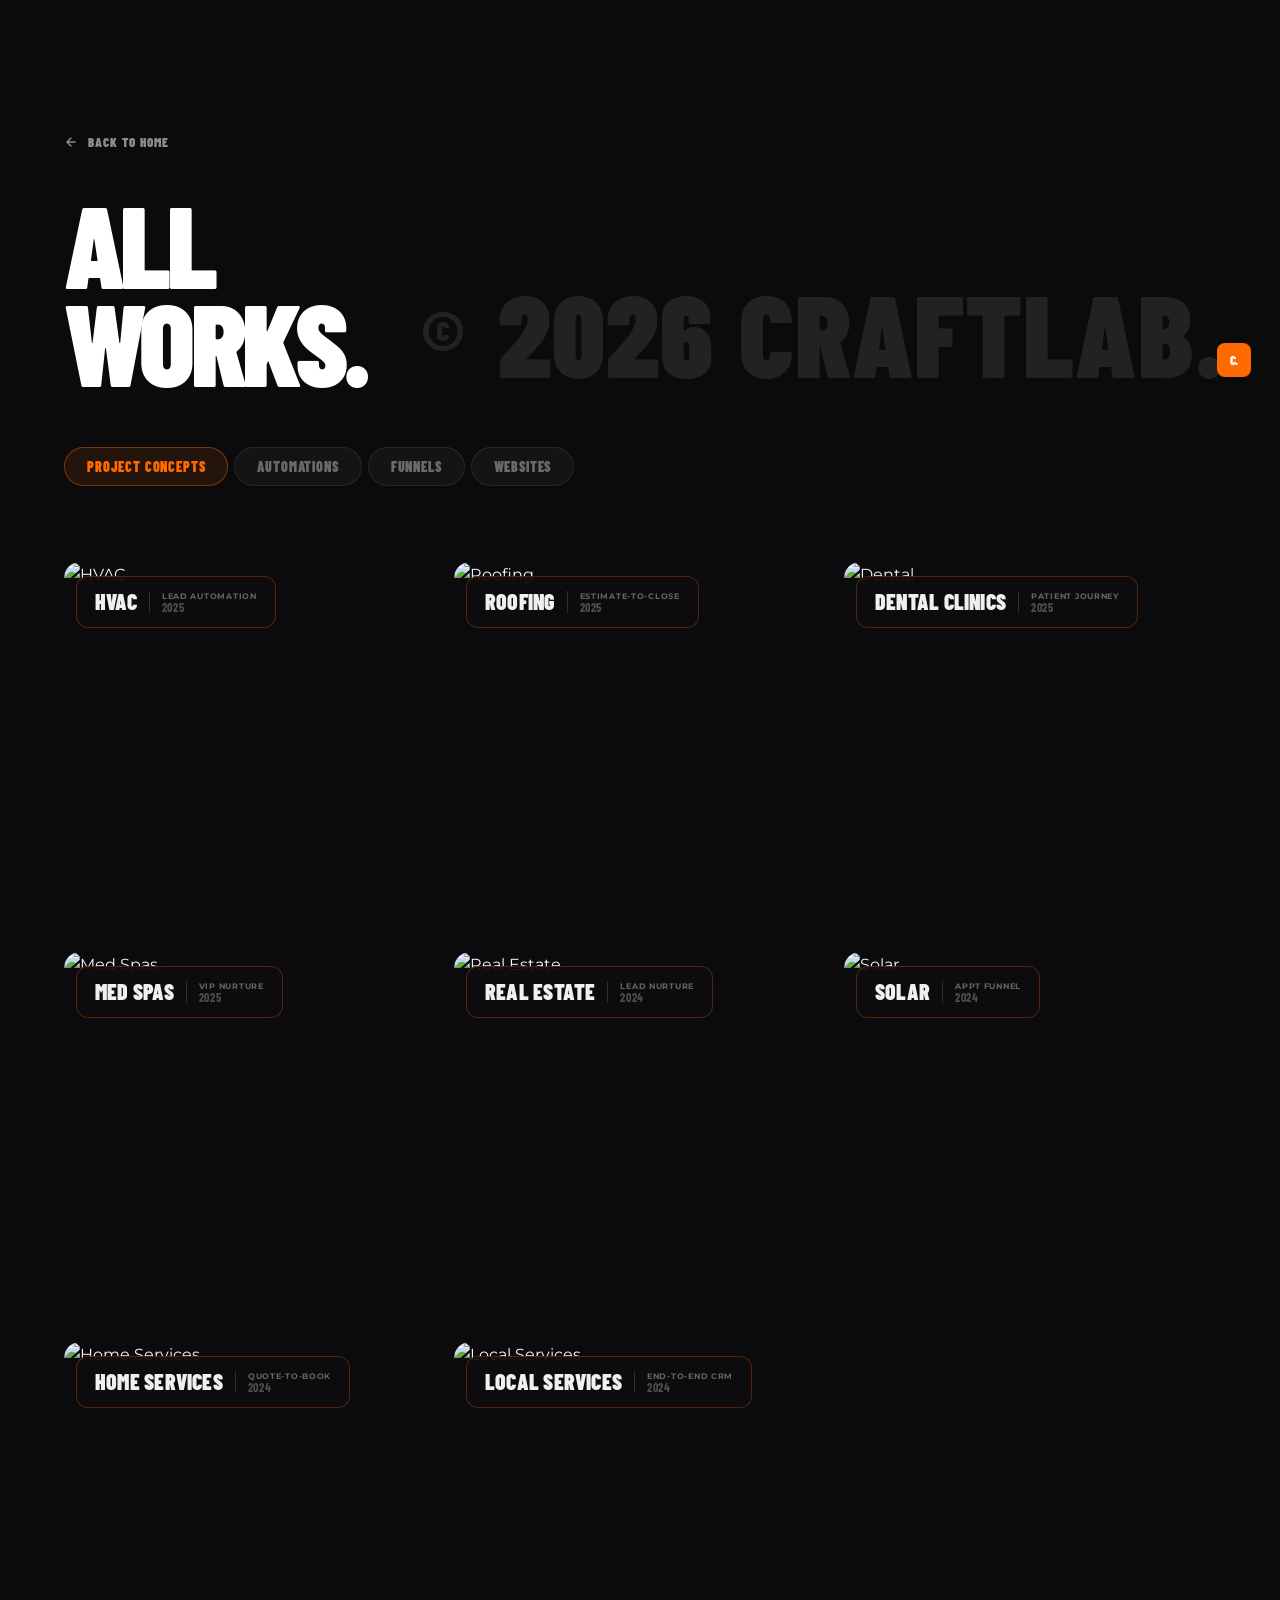
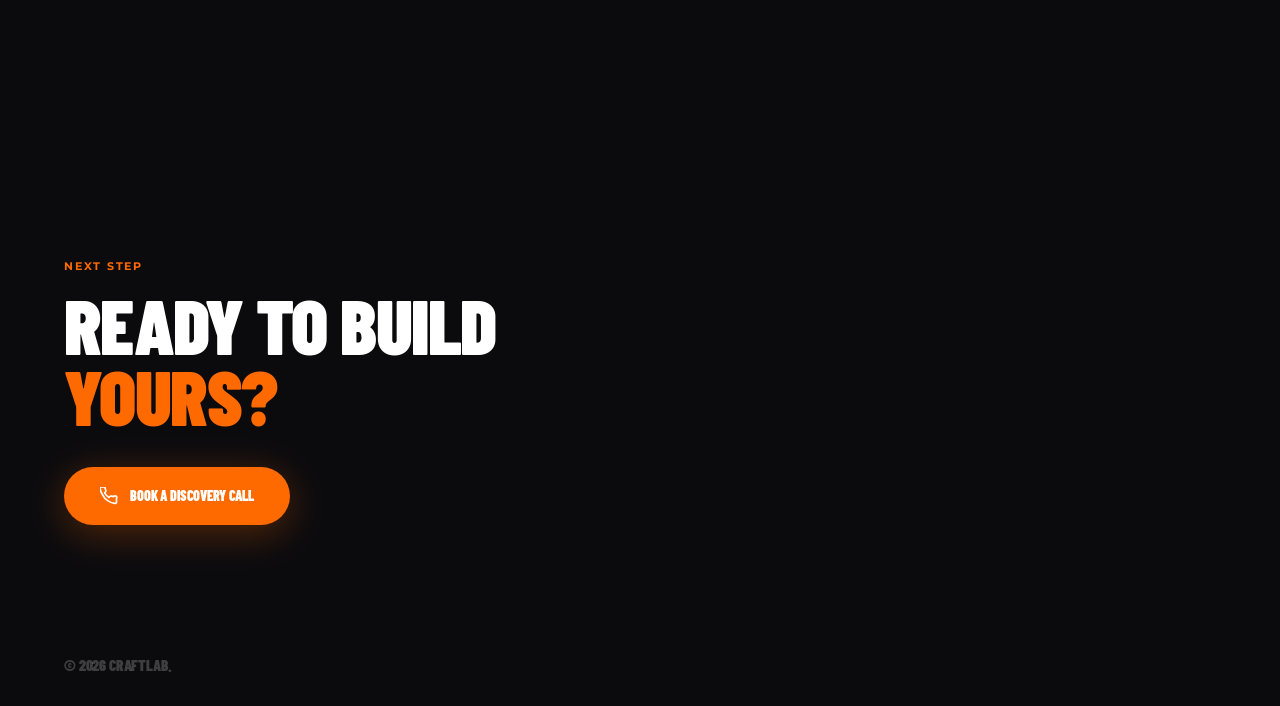
==== commit 3963b226: "Adjust Solar Peak video position: 15% to keep logo visible Co-Authored-By: Claude Sonnet 4.6 <norepl" ====
--- a/portfolio.html
+++ b/portfolio.html
@@ -10,7 +10,7 @@
   <link rel="preconnect" href="https://fonts.gstatic.com" crossorigin />
   <link href="https://fonts.googleapis.com/css2?family=Montserrat:ital,wght@0,300;0,400;0,500;0,600;0,700;0,800;1,700&family=Barlow+Condensed:wght@700;800;900&display=swap" rel="stylesheet" />
 
-  <link rel="stylesheet" href="style.css?v=178" />
+  <link rel="stylesheet" href="style.css?v=184" />
   <link rel="stylesheet" href="https://unpkg.com/@phosphor-icons/web@2.1.1/src/regular/style.css" />
 
   <style>
@@ -158,7 +158,7 @@
     /* ── Grid ── */
     .port-grid {
       display: grid;
-      grid-template-columns: 1fr 1fr;
+      grid-template-columns: 1fr 1fr 1fr;
       gap: 18px;
       background: #0B0B0E;
       padding: 40px 5% 64px;
@@ -494,6 +494,7 @@
     @media (max-width: 900px) {
       .port-header__inner { grid-template-columns: 1fr; gap: 24px; }
       .port-header { padding: 100px 6% 44px; }
+      .port-grid { grid-template-columns: 1fr 1fr; }
     }
     @media (max-width: 640px) {
       .port-grid { grid-template-columns: 1fr; }
@@ -800,14 +801,14 @@
         </div>
       </article>
       <article class="port-card">
-        <div class="port-card__img"><img loading="lazy" src="https://images.unsplash.com/photo-1542336391-ae2936d8efe4?auto=format&fit=crop&w=900&q=80" alt="Solar Website" /></div>
-        <div class="port-card__bar">
-          <div class="port-card__bar-top">
-            <h2 class="port-card__name">Solar Site</h2>
-            <div class="port-card__bar-divider"></div>
-            <div class="port-card__label"><span class="port-card__cat">Quote Funnel Site</span><span class="port-card__year">2024</span></div>
-          </div>
-          <div class="port-card__bar-body"><div class="port-card__bar-body-inner"><a href="case-solar.html" class="port-card__discover">View Website</a></div></div>
+        <div class="port-card__img"><video autoplay loop muted playsinline src="Website%20for%20portfolio%20works/Solar%20peak%20SOLAR/Brand%20assets/Solar%20peak%20Video.mp4" style="object-position: 15% top;"></video></div>
+        <div class="port-card__bar">
+          <div class="port-card__bar-top">
+            <h2 class="port-card__name">Solar Peak</h2>
+            <div class="port-card__bar-divider"></div>
+            <div class="port-card__label"><span class="port-card__cat">Lead Gen Website</span><span class="port-card__year">2025</span></div>
+          </div>
+          <div class="port-card__bar-body"><div class="port-card__bar-body-inner"><a href="#" class="port-card__discover" data-iframe="Website%20for%20portfolio%20works/Solar%20peak%20SOLAR/index.html" data-title="Solar Peak">View Website</a></div></div>
         </div>
       </article>
       <article class="port-card port-card--placeholder">
@@ -937,8 +938,11 @@
             .to(discover, { y: 0, duration: 0.5, ease: 'power4.out' }, 0.22);
         }
 
-        card.addEventListener('mouseenter', function() { initHover(); tl.play(); });
-        card.addEventListener('mouseleave', function() { if (tl) tl.reverse(); });
+        if (!window.matchMedia('(hover: none)').matches) {
+          card.addEventListener('mouseenter', function() { initHover(); tl.play(); });
+          card.addEventListener('mouseleave', function() { if (tl) tl.reverse(); });
+        }
+        // Touch: CSS @media(hover:none) forces bars open — no GSAP inline styles to conflict
       });
 
       // ── CTA heading entrance ──
--- a/style.css
+++ b/style.css
@@ -3984,3 +3984,30 @@
   .site-modal__url { display: none; }
   .site-modal__title { font-size: 11px; }
 }
+
+/* ── Tools block: collapse to static on mobile/tablet — orbit disabled via JS ── */
+@media (max-width: 900px) {
+  .tools-block__center { display: none; }
+  .tools-block { height: auto !important; }
+  .tools-block__inner {
+    position: relative !important;
+    top: auto !important;
+    grid-template-columns: 1fr;
+    gap: 32px;
+    min-height: auto !important;
+    padding: 64px 6%;
+  }
+  .tools-block__left { padding-right: 0; }
+  .tools-block__right { display: none; }
+}
+
+/* ── Hard clip: clip horizontal overflow without breaking ScrollTrigger ── */
+/* overflow-x: clip does NOT create a scroll container (unlike hidden),   */
+/* so GSAP ScrollTrigger keeps listening to window scroll correctly.       */
+/* Both html AND body need clip — body alone doesn't prevent html scroll. */
+@media (max-width: 768px) {
+  html { overflow-x: clip; }
+  body { overflow-x: clip; }
+  .tools-block { overflow: hidden; }
+  .who-panel__tag { font-size: clamp(18px, 4vw, 28px); }
+}
